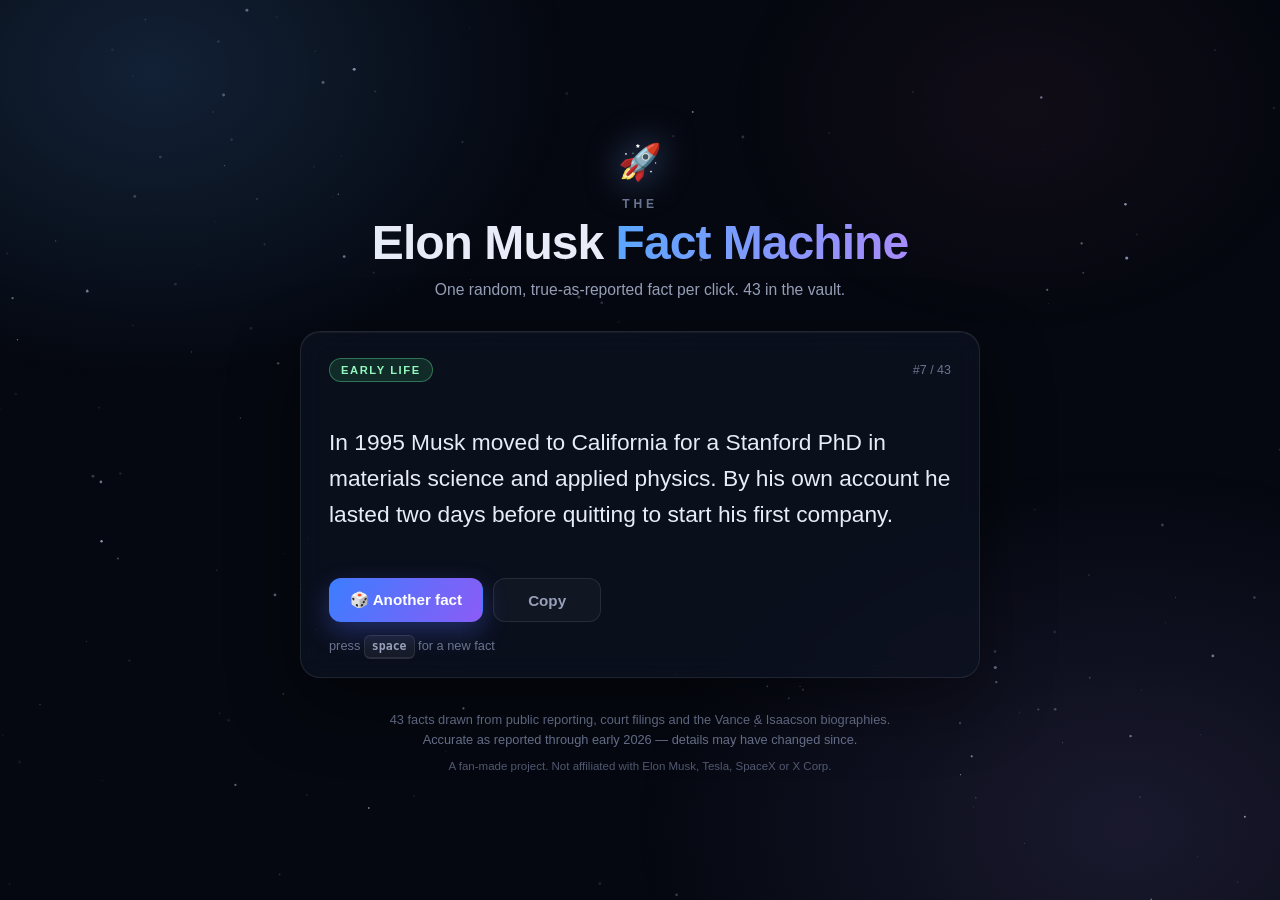
==== index.html @ f4154e93 "Add random Elon Musk fact website Single self-contained index.html serving one random fact per click" ====
<!DOCTYPE html>
<html lang="en">
<head>
<meta charset="UTF-8">
<meta name="viewport" content="width=device-width, initial-scale=1">
<title>Elon Musk Fact Machine</title>
<meta name="description" content="One random, true-as-reported Elon Musk fact per click. 43 facts in the vault.">
<meta name="theme-color" content="#050810">
<link rel="icon" href="data:image/svg+xml,%3Csvg%20xmlns='http://www.w3.org/2000/svg'%20viewBox='0%200%20100%20100'%3E%3Ctext%20y='.9em'%20font-size='90'%3E%F0%9F%9A%80%3C/text%3E%3C/svg%3E">
<style>
  :root {
    --bg: #050810;
    --ink: #e8ecf8;
    --muted: #97a0b8;
    --faint: #6b7490;
    --line: rgba(255, 255, 255, 0.09);
    --card: rgba(13, 18, 34, 0.72);
    --accent-1: #5aa7ff;
    --accent-2: #a78bfa;
  }

  * { margin: 0; padding: 0; box-sizing: border-box; }

  html { color-scheme: dark; }

  body {
    font-family: ui-sans-serif, -apple-system, "Segoe UI", Roboto, Helvetica, Arial, sans-serif;
    background: var(--bg);
    color: var(--ink);
    min-height: 100svh;
    -webkit-font-smoothing: antialiased;
  }

  /* soft nebula glows behind everything */
  body::before {
    content: "";
    position: fixed;
    inset: 0;
    z-index: -2;
    background:
      radial-gradient(640px 480px at 12% 8%, rgba(90, 167, 255, 0.16), transparent 65%),
      radial-gradient(760px 560px at 88% 92%, rgba(167, 139, 250, 0.13), transparent 65%),
      radial-gradient(500px 380px at 80% 12%, rgba(255, 120, 170, 0.05), transparent 60%);
    pointer-events: none;
  }

  #stars {
    position: fixed;
    inset: 0;
    z-index: -1;
    pointer-events: none;
  }

  .page {
    max-width: 720px;
    min-height: 100svh;
    margin: 0 auto;
    padding: 48px 20px 32px;
    display: flex;
    flex-direction: column;
    justify-content: center;
    gap: 32px;
  }

  /* ---------- header ---------- */
  .site-head { text-align: center; }

  .logo {
    font-size: 2.2rem;
    filter: drop-shadow(0 0 18px rgba(122, 162, 255, 0.55));
  }

  .kicker {
    margin-top: 14px;
    font-size: 0.75rem;
    font-weight: 600;
    letter-spacing: 0.32em;
    text-transform: uppercase;
    color: var(--faint);
  }

  h1 {
    margin-top: 6px;
    font-size: clamp(1.9rem, 5.5vw, 3rem);
    font-weight: 800;
    letter-spacing: -0.02em;
    line-height: 1.1;
  }

  .grad {
    background: linear-gradient(100deg, var(--accent-1), var(--accent-2));
    -webkit-background-clip: text;
    background-clip: text;
    color: transparent;
  }

  .sub {
    margin-top: 12px;
    color: var(--muted);
    font-size: 0.98rem;
  }

  /* ---------- card ---------- */
  .card {
    background: var(--card);
    border: 1px solid var(--line);
    border-radius: 20px;
    padding: 26px 28px 24px;
    backdrop-filter: blur(14px);
    -webkit-backdrop-filter: blur(14px);
    box-shadow:
      0 24px 70px rgba(0, 0, 0, 0.45),
      inset 0 1px 0 rgba(255, 255, 255, 0.05);
  }

  .card-top {
    display: flex;
    align-items: center;
    justify-content: space-between;
    gap: 12px;
  }

  .chip {
    --h: 215;
    font-size: 0.7rem;
    font-weight: 700;
    letter-spacing: 0.14em;
    text-transform: uppercase;
    padding: 5px 11px;
    border-radius: 999px;
    color: hsl(var(--h) 90% 78%);
    background: hsl(var(--h) 80% 60% / 0.13);
    border: 1px solid hsl(var(--h) 75% 65% / 0.38);
    white-space: nowrap;
  }

  .count {
    font-size: 0.78rem;
    font-variant-numeric: tabular-nums;
    color: var(--faint);
  }

  .fact-wrap {
    margin: 20px 0 22px;
    min-height: 9.6em;
    display: flex;
    align-items: center;
  }

  .fact-wrap.enter { animation: rise 340ms cubic-bezier(0.2, 0.7, 0.3, 1); }

  @keyframes rise {
    from { opacity: 0; transform: translateY(10px); }
    to   { opacity: 1; transform: none; }
  }

  .fact {
    font-size: clamp(1.12rem, 2.6vw, 1.42rem);
    line-height: 1.58;
    font-weight: 450;
    text-wrap: pretty;
  }

  .actions {
    display: flex;
    flex-wrap: wrap;
    gap: 10px;
  }

  .btn {
    font: inherit;
    font-weight: 650;
    font-size: 0.95rem;
    padding: 12px 20px;
    border-radius: 12px;
    border: 1px solid transparent;
    cursor: pointer;
    transition: transform 120ms ease, box-shadow 120ms ease, background 120ms ease,
                border-color 120ms ease, color 120ms ease;
  }

  .btn:focus-visible,
  a:focus-visible {
    outline: 2px solid var(--accent-1);
    outline-offset: 2px;
  }

  .btn.primary {
    color: #fff;
    background: linear-gradient(120deg, #3d7dff, #8b5cf6);
    box-shadow: 0 10px 26px rgba(80, 110, 255, 0.32);
  }

  .btn.primary:hover { transform: translateY(-1px); box-shadow: 0 14px 30px rgba(80, 110, 255, 0.42); }
  .btn.primary:active { transform: translateY(0); box-shadow: 0 6px 16px rgba(80, 110, 255, 0.3); }

  .btn.ghost {
    color: var(--muted);
    background: rgba(255, 255, 255, 0.03);
    border-color: var(--line);
    min-width: 108px;
  }

  .btn.ghost:hover { color: var(--ink); border-color: rgba(255, 255, 255, 0.22); }

  .hint {
    margin-top: 16px;
    font-size: 0.8rem;
    color: var(--faint);
  }

  kbd {
    font: 600 0.72rem/1 ui-monospace, SFMono-Regular, Menlo, Consolas, monospace;
    padding: 3px 7px 4px;
    border-radius: 6px;
    border: 1px solid var(--line);
    border-bottom-width: 2px;
    background: rgba(255, 255, 255, 0.05);
    color: var(--muted);
  }

  /* ---------- footer ---------- */
  footer {
    text-align: center;
    color: var(--faint);
    font-size: 0.8rem;
    line-height: 1.6;
  }

  footer .tiny { margin-top: 6px; font-size: 0.72rem; opacity: 0.75; }

  @media (max-width: 520px) {
    .page { padding-top: 36px; gap: 26px; }
    .card { padding: 20px 18px 18px; }
    .fact-wrap { min-height: 12.5em; }
    .hint { display: none; }
  }

  @media (prefers-reduced-motion: reduce) {
    * { animation: none !important; transition: none !important; }
  }
</style>
</head>
<body>
<canvas id="stars" aria-hidden="true"></canvas>

<div class="page">
  <header class="site-head">
    <div class="logo" aria-hidden="true">🚀</div>
    <p class="kicker">The</p>
    <h1>Elon Musk <span class="grad">Fact&nbsp;Machine</span></h1>
    <p class="sub">One random, true-as-reported fact per click. 43 in the vault.</p>
  </header>

  <main>
    <section class="card" aria-label="Random Elon Musk fact">
      <div class="card-top">
        <span class="chip" id="chip">…</span>
        <span class="count" id="count"></span>
      </div>

      <blockquote class="fact-wrap" id="factWrap">
        <p class="fact" id="fact" aria-live="polite">Loading a fact…</p>
      </blockquote>

      <div class="actions">
        <button class="btn primary" id="next" type="button">
          <span aria-hidden="true">🎲</span> Another fact
        </button>
        <button class="btn ghost" id="copy" type="button">Copy</button>
      </div>

      <p class="hint">press <kbd>space</kbd> for a new fact</p>
    </section>
  </main>

  <footer>
    <p>43 facts drawn from public reporting, court filings and the Vance &amp; Isaacson biographies.<br>
       Accurate as reported through early 2026 — details may have changed since.</p>
    <p class="tiny">A fan-made project. Not affiliated with Elon Musk, Tesla, SpaceX or X&nbsp;Corp.</p>
  </footer>
</div>

<script>
(function () {
  "use strict";

  /* ------------------------------------------------------------------ *
   *  The facts                                                          *
   * ------------------------------------------------------------------ */
  var FACTS = [
    // Early life
    { c: "Early Life", t: "Elon Musk was born on June 28, 1971, in Pretoria, South Africa. He went on to hold citizenship in three countries: South Africa, Canada and, from 2002, the United States." },
    { c: "Early Life", t: "At age 12, Musk wrote a space-themed video game called Blastar and sold its source code to a computer magazine for about $500." },
    { c: "Early Life", t: "As a boy he was such a compulsive reader that, according to biographer Ashlee Vance, he got through the entire Encyclopaedia Britannica — and at times two books a day." },
    { c: "Early Life", t: "Musk was bullied severely at school in South Africa. One attack — a group of boys threw him down a concrete staircase and beat him — left him hospitalized." },
    { c: "Early Life", t: "At 17 he moved to Canada alone, working odd jobs that included shoveling grain, cutting logs and cleaning a lumber mill's boiler room in a hazmat suit for $18 an hour." },
    { c: "Early Life", t: "He started college at Queen's University in Ontario, then transferred to the University of Pennsylvania, where he earned two bachelor's degrees: one in physics, one in economics." },
    { c: "Early Life", t: "In 1995 Musk moved to California for a Stanford PhD in materials science and applied physics. By his own account he lasted two days before quitting to start his first company." },
    { c: "Early Life", t: "In 2000 he caught cerebral malaria on a trip to South Africa and nearly died. His conclusion, he later joked: “Vacations will kill you.”" },

    // Zip2 & PayPal era
    { c: "Zip2 & PayPal", t: "His first startup, Zip2 — an online city-guide company founded with his brother Kimbal in 1995 — sold to Compaq in 1999 for about $307 million. Musk, then 27, cleared $22 million." },
    { c: "Zip2 & PayPal", t: "Musk spent part of his Zip2 windfall on a McLaren F1 supercar — then crashed it, uninsured, on Sand Hill Road with Peter Thiel in the passenger seat, right after saying “Watch this.”" },
    { c: "Zip2 & PayPal", t: "In 1999 Musk founded X.com, one of the world's first online banks. It merged with a rival, became PayPal, and was bought by eBay in 2002 for $1.5 billion." },
    { c: "Zip2 & PayPal", t: "Musk was ousted as PayPal's CEO in 2000 while away on his honeymoon. He remained the company's largest shareholder and netted roughly $180 million when eBay bought it." },

    // SpaceX
    { c: "SpaceX", t: "Before founding SpaceX in 2002, Musk flew to Moscow to try to buy refurbished Russian rockets for a Mars greenhouse project. Deeming the price too high, he decided to build his own — and put in about $100 million of his own money." },
    { c: "SpaceX", t: "SpaceX's first three launches all failed. The fourth, in September 2008 — with the company weeks from bankruptcy — made Falcon 1 the first privately developed liquid-fueled rocket ever to reach orbit." },
    { c: "SpaceX", t: "During the 2008 financial crisis Musk split his last remaining cash between Tesla and SpaceX, and said he had to borrow money from friends just to pay rent." },
    { c: "SpaceX", t: "In 2012, SpaceX's Dragon became the first commercial spacecraft in history to deliver cargo to the International Space Station." },
    { c: "SpaceX", t: "In December 2015, SpaceX landed an orbital-class Falcon 9 booster upright for the first time ever — and in 2017 it re-flew a used booster, proving orbital rockets could be reused." },
    { c: "SpaceX", t: "The first flight of Falcon Heavy in 2018 launched Musk's own midnight-cherry Tesla Roadster into orbit around the Sun, with a spacesuited mannequin named Starman at the wheel." },
    { c: "SpaceX", t: "The Roadster now orbiting the Sun carries a towel and a copy of The Hitchhiker's Guide to the Galaxy in the glovebox — and a sign on the dash that reads “DON'T PANIC!”" },
    { c: "SpaceX", t: "In 2020, SpaceX's Crew Dragon became the first privately built spacecraft ever to carry astronauts into orbit and to the International Space Station." },
    { c: "SpaceX", t: "SpaceX's Starlink is the largest satellite constellation ever put in orbit — thousands of satellites beaming broadband back down to Earth." },
    { c: "SpaceX", t: "SpaceX's Starship is the largest and most powerful rocket ever flown, with roughly twice the liftoff thrust of the Saturn V that carried astronauts to the Moon." },
    { c: "SpaceX", t: "Musk has said he'd like to die on Mars — “just not on impact.”" },
    { c: "SpaceX", t: "He has seriously floated warming Mars by detonating nuclear weapons over its icy poles. SpaceX even sold “NUKE MARS” T-shirts." },

    // Tesla
    { c: "Tesla", t: "Musk didn't start Tesla: he led its $6.5 million Series A in 2004 and became chairman, then CEO in 2008. A 2009 legal settlement gave him the right to call himself a co-founder." },
    { c: "Tesla", t: "Tesla's lineup spells a joke. Musk wanted Models S, E, X and Y — “SEXY” — but Ford owned the “Model E” trademark, so he flipped the E into a 3: S3XY." },
    { c: "Tesla", t: "Musk takes no salary at Tesla. His 2018 package paid him only for hitting market-cap and performance milestones — and became the largest CEO compensation plan in corporate history." },
    { c: "Tesla", t: "During the Model 3 “production hell” of 2018, Musk slept on the floor of the Fremont factory, saying he had no time to go home and shower." },
    { c: "Tesla", t: "In October 2021, Tesla became the first carmaker in history to be valued at more than $1 trillion." },
    { c: "Tesla", t: "Tesla bought SolarCity for $2.6 billion in 2016. The company was founded by Musk's cousins Peter and Lyndon Rive — from an idea Musk pitched to them on the way to Burning Man." },
    { c: "Tesla", t: "In 2018 Musk tweeted he had “funding secured” to take Tesla private at $420 a share. The SEC sued him for securities fraud; he settled, paying $20 million and giving up Tesla's chairmanship." },

    // Other ventures
    { c: "Ventures", t: "Musk co-founded Neuralink in 2016 to build brain–computer interfaces. In January 2024 it implanted its first chip in a human, who learned to move a computer cursor by thought alone." },
    { c: "Ventures", t: "The Boring Company started as a 2016 tweet: “Traffic is driving me nuts. Am going to build a tunnel boring machine and just start digging…” It now runs the Vegas Loop under Las Vegas." },
    { c: "Ventures", t: "In 2018, The Boring Company sold 20,000 “Not-a-Flamethrower” flamethrowers at $500 apiece — $10 million of fire in a matter of days." },
    { c: "Ventures", t: "Musk co-founded OpenAI as a nonprofit in 2015 and left its board in 2018. In 2023 he launched a rival lab, xAI, whose chatbot Grok takes its name from a Robert Heinlein sci-fi novel." },
    { c: "Ventures", t: "In 2013 Musk published the Hyperloop white paper — passenger pods shooting through near-vacuum tubes at close to the speed of sound — and open-sourced the design for anyone to build." },
    { c: "Ventures", t: "In October 2022 Musk bought Twitter for about $44 billion — $54.20 a share — and later renamed it X, reviving the brand of the online bank he founded in 1999." },

    // Pop culture
    { c: "Pop Culture", t: "Robert Downey Jr. partly modeled his Tony Stark on Musk, who has a cameo in Iron Man 2 — parts of which were filmed inside SpaceX's rocket factory." },
    { c: "Pop Culture", t: "Musk has played himself in The Simpsons, South Park, The Big Bang Theory and Rick and Morty (as “Elon Tusk”), and hosted Saturday Night Live in 2021." },
    { c: "Pop Culture", t: "Time magazine named Musk its Person of the Year for 2021." },

    // Records & family
    { c: "Records", t: "In January 2021 Musk became the world's richest person for the first time. In December 2024 he became the first person ever reported to pass a $400 billion net worth." },
    { c: "Records", t: "In 2025 Musk spent several months in Washington as a special government employee, heading the “Department of Government Efficiency” — DOGE, an acronym borrowed from his favorite meme coin — before stepping down that May." },
    { c: "Family", t: "Musk has fathered more than a dozen children, including twins and triplets. One son, born in 2020 with the musician Grimes, is named X Æ A-Xii — “X” for short." }
  ];

  var HUES = {
    "Early Life": 145,
    "Zip2 & PayPal": 40,
    "SpaceX": 215,
    "Tesla": 0,
    "Ventures": 265,
    "Pop Culture": 320,
    "Records": 185,
    "Family": 25
  };

  /* ------------------------------------------------------------------ *
   *  Random fact plumbing (shuffle bag: no repeats until all are seen)  *
   * ------------------------------------------------------------------ */
  var factEl = document.getElementById("fact");
  var wrapEl = document.getElementById("factWrap");
  var chipEl = document.getElementById("chip");
  var countEl = document.getElementById("count");
  var nextBtn = document.getElementById("next");
  var copyBtn = document.getElementById("copy");

  var bag = [];
  var current = -1;

  function refillBag() {
    bag = FACTS.map(function (_, i) { return i; });
    for (var i = bag.length - 1; i > 0; i--) {
      var j = Math.floor(Math.random() * (i + 1));
      var tmp = bag[i]; bag[i] = bag[j]; bag[j] = tmp;
    }
    // avoid showing the same fact twice in a row across refills
    if (bag.length > 1 && bag[bag.length - 1] === current) {
      var t2 = bag[0]; bag[0] = bag[bag.length - 1]; bag[bag.length - 1] = t2;
    }
  }

  function showFact(i) {
    var f = FACTS[i];
    current = i;
    chipEl.textContent = f.c;
    chipEl.style.setProperty("--h", HUES[f.c] || 215);
    countEl.textContent = "#" + (i + 1) + " / " + FACTS.length;
    factEl.textContent = f.t;
    wrapEl.classList.remove("enter");
    void wrapEl.offsetWidth; // restart the entrance animation
    wrapEl.classList.add("enter");
  }

  function newFact() {
    if (bag.length === 0) refillBag();
    showFact(bag.pop());
  }

  nextBtn.addEventListener("click", newFact);

  copyBtn.addEventListener("click", function () {
    var text = current >= 0 ? FACTS[current].t : "";
    function done(ok) {
      copyBtn.textContent = ok ? "Copied ✓" : "Copy failed";
      clearTimeout(copyBtn._t);
      copyBtn._t = setTimeout(function () { copyBtn.textContent = "Copy"; }, 1400);
    }
    if (navigator.clipboard && navigator.clipboard.writeText) {
      navigator.clipboard.writeText(text).then(function () { done(true); }, function () { done(fallbackCopy(text)); });
    } else {
      done(fallbackCopy(text));
    }
  });

  function fallbackCopy(text) {
    var ta = document.createElement("textarea");
    ta.value = text;
    ta.style.position = "fixed";
    ta.style.opacity = "0";
    document.body.appendChild(ta);
    ta.select();
    var ok = false;
    try { ok = document.execCommand("copy"); } catch (e) { /* unsupported */ }
    ta.remove();
    return ok;
  }

  document.addEventListener("keydown", function (e) {
    if (e.repeat) return;
    var isSpace = e.code === "Space";
    var isN = e.key === "n" || e.key === "N";
    if (!isSpace && !isN) return;
    var tag = document.activeElement && document.activeElement.tagName;
    if (isSpace && tag === "BUTTON") return; // let the focused button handle it
    e.preventDefault();
    newFact();
  });

  newFact();

  /* ------------------------------------------------------------------ *
   *  Starfield                                                          *
   * ------------------------------------------------------------------ */
  var canvas = document.getElementById("stars");
  var ctx = canvas.getContext("2d");
  var reduceMotion = window.matchMedia("(prefers-reduced-motion: reduce)").matches;
  var stars = [], meteors = [], W = 0, H = 0, raf = 0;

  function resize() {
    var dpr = Math.min(window.devicePixelRatio || 1, 2);
    W = window.innerWidth;
    H = window.innerHeight;
    canvas.width = W * dpr;
    canvas.height = H * dpr;
    ctx.setTransform(dpr, 0, 0, dpr, 0, 0);
    var n = Math.min(240, Math.round(W * H / 6500));
    stars = [];
    for (var i = 0; i < n; i++) {
      stars.push({
        x: Math.random() * W,
        y: Math.random() * H,
        r: Math.random() * 1.25 + 0.3,
        a: Math.random() * 0.5 + 0.22,
        tw: Math.random() * Math.PI * 2,
        sp: Math.random() * 1.1 + 0.35
      });
    }
    if (reduceMotion) draw(0);
  }

  function draw(t) {
    ctx.clearRect(0, 0, W, H);
    ctx.fillStyle = "#cdd8ff";
    for (var i = 0; i < stars.length; i++) {
      var s = stars[i];
      var a = reduceMotion ? s.a : s.a * (0.6 + 0.4 * Math.sin(s.tw + t * 0.001 * s.sp));
      ctx.globalAlpha = Math.max(a, 0.05);
      ctx.beginPath();
      ctx.arc(s.x, s.y, s.r, 0, 6.2832);
      ctx.fill();
    }
    for (var m = meteors.length - 1; m >= 0; m--) {
      var mt = meteors[m];
      mt.x += mt.vx; mt.y += mt.vy; mt.life--;
      if (mt.life <= 0 || mt.y > H + 40) { meteors.splice(m, 1); continue; }
      var g = ctx.createLinearGradient(mt.x, mt.y, mt.x - mt.vx * 11, mt.y - mt.vy * 11);
      g.addColorStop(0, "rgba(210,224,255,0.9)");
      g.addColorStop(1, "rgba(210,224,255,0)");
      ctx.globalAlpha = Math.min(1, mt.life / 24);
      ctx.strokeStyle = g;
      ctx.lineWidth = 1.6;
      ctx.lineCap = "round";
      ctx.beginPath();
      ctx.moveTo(mt.x, mt.y);
      ctx.lineTo(mt.x - mt.vx * 11, mt.y - mt.vy * 11);
      ctx.stroke();
    }
    ctx.globalAlpha = 1;
  }

  function loop(t) {
    draw(t);
    raf = requestAnimationFrame(loop);
  }

  resize();
  window.addEventListener("resize", resize);

  if (!reduceMotion) {
    raf = requestAnimationFrame(loop);
    setInterval(function () {
      if (document.hidden || meteors.length > 1 || Math.random() < 0.55) return;
      meteors.push({
        x: W * 0.1 + Math.random() * W * 0.8,
        y: Math.random() * H * 0.3,
        vx: (Math.random() < 0.5 ? -1 : 1) * (4 + Math.random() * 3),
        vy: 2 + Math.random() * 2,
        life: 55
      });
    }, 4000);
    document.addEventListener("visibilitychange", function () {
      cancelAnimationFrame(raf);
      if (!document.hidden) raf = requestAnimationFrame(loop);
    });
  }
})();
</script>
</body>
</html>
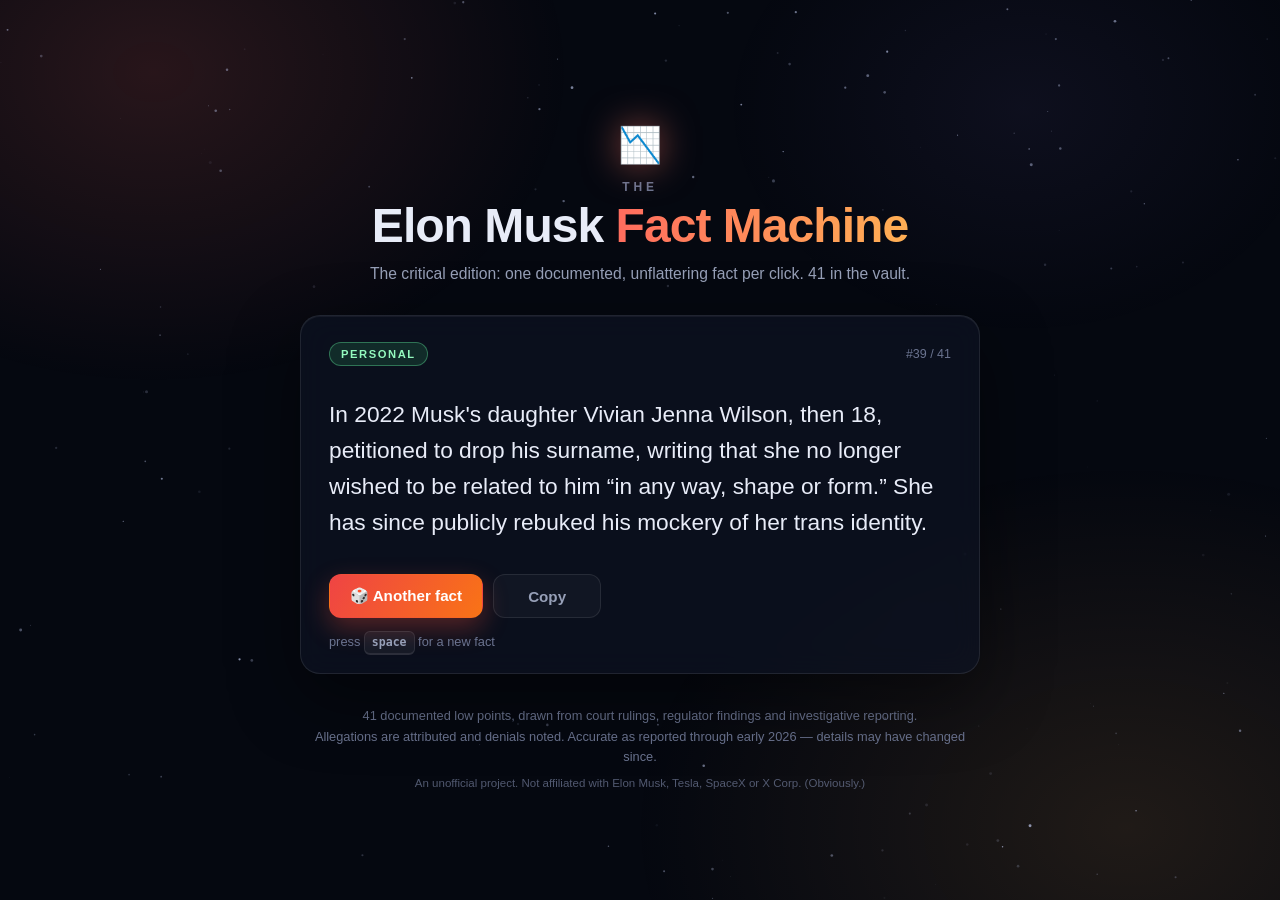
==== commit 8e8bc8aa: "Replace fact pool with critical edition Swap the 43 general facts for 41 negative/critical ones cove" ====
--- a/index.html
+++ b/index.html
@@ -3,10 +3,10 @@
 <head>
 <meta charset="UTF-8">
 <meta name="viewport" content="width=device-width, initial-scale=1">
-<title>Elon Musk Fact Machine</title>
-<meta name="description" content="One random, true-as-reported Elon Musk fact per click. 43 facts in the vault.">
+<title>Elon Musk Fact Machine — Critical Edition</title>
+<meta name="description" content="One random, documented, unflattering Elon Musk fact per click. 41 in the vault.">
 <meta name="theme-color" content="#050810">
-<link rel="icon" href="data:image/svg+xml,%3Csvg%20xmlns='http://www.w3.org/2000/svg'%20viewBox='0%200%20100%20100'%3E%3Ctext%20y='.9em'%20font-size='90'%3E%F0%9F%9A%80%3C/text%3E%3C/svg%3E">
+<link rel="icon" href="data:image/svg+xml,%3Csvg%20xmlns='http://www.w3.org/2000/svg'%20viewBox='0%200%20100%20100'%3E%3Ctext%20y='.9em'%20font-size='90'%3E%F0%9F%93%89%3C/text%3E%3C/svg%3E">
 <style>
   :root {
     --bg: #050810;
@@ -15,8 +15,8 @@
     --faint: #6b7490;
     --line: rgba(255, 255, 255, 0.09);
     --card: rgba(13, 18, 34, 0.72);
-    --accent-1: #5aa7ff;
-    --accent-2: #a78bfa;
+    --accent-1: #ff6b5e;
+    --accent-2: #ffb054;
   }
 
   * { margin: 0; padding: 0; box-sizing: border-box; }
@@ -38,9 +38,9 @@
     inset: 0;
     z-index: -2;
     background:
-      radial-gradient(640px 480px at 12% 8%, rgba(90, 167, 255, 0.16), transparent 65%),
-      radial-gradient(760px 560px at 88% 92%, rgba(167, 139, 250, 0.13), transparent 65%),
-      radial-gradient(500px 380px at 80% 12%, rgba(255, 120, 170, 0.05), transparent 60%);
+      radial-gradient(640px 480px at 12% 8%, rgba(255, 107, 94, 0.14), transparent 65%),
+      radial-gradient(760px 560px at 88% 92%, rgba(255, 176, 84, 0.11), transparent 65%),
+      radial-gradient(500px 380px at 80% 12%, rgba(167, 139, 250, 0.06), transparent 60%);
     pointer-events: none;
   }
 
@@ -67,7 +67,7 @@
 
   .logo {
     font-size: 2.2rem;
-    filter: drop-shadow(0 0 18px rgba(122, 162, 255, 0.55));
+    filter: drop-shadow(0 0 18px rgba(255, 120, 100, 0.5));
   }
 
   .kicker {
@@ -115,13 +115,14 @@
 
   .card-top {
     display: flex;
+    flex-wrap: wrap;
     align-items: center;
     justify-content: space-between;
     gap: 12px;
   }
 
   .chip {
-    --h: 215;
+    --h: 0;
     font-size: 0.7rem;
     font-weight: 700;
     letter-spacing: 0.14em;
@@ -142,7 +143,7 @@
 
   .fact-wrap {
     margin: 20px 0 22px;
-    min-height: 9.6em;
+    min-height: 10.4em;
     display: flex;
     align-items: center;
   }
@@ -187,12 +188,12 @@
 
   .btn.primary {
     color: #fff;
-    background: linear-gradient(120deg, #3d7dff, #8b5cf6);
-    box-shadow: 0 10px 26px rgba(80, 110, 255, 0.32);
-  }
-
-  .btn.primary:hover { transform: translateY(-1px); box-shadow: 0 14px 30px rgba(80, 110, 255, 0.42); }
-  .btn.primary:active { transform: translateY(0); box-shadow: 0 6px 16px rgba(80, 110, 255, 0.3); }
+    background: linear-gradient(120deg, #ef4444, #f97316);
+    box-shadow: 0 10px 26px rgba(239, 80, 60, 0.32);
+  }
+
+  .btn.primary:hover { transform: translateY(-1px); box-shadow: 0 14px 30px rgba(239, 80, 60, 0.42); }
+  .btn.primary:active { transform: translateY(0); box-shadow: 0 6px 16px rgba(239, 80, 60, 0.3); }
 
   .btn.ghost {
     color: var(--muted);
@@ -232,7 +233,7 @@
   @media (max-width: 520px) {
     .page { padding-top: 36px; gap: 26px; }
     .card { padding: 20px 18px 18px; }
-    .fact-wrap { min-height: 12.5em; }
+    .fact-wrap { min-height: 14em; }
     .hint { display: none; }
   }
 
@@ -246,10 +247,10 @@
 
 <div class="page">
   <header class="site-head">
-    <div class="logo" aria-hidden="true">🚀</div>
+    <div class="logo" aria-hidden="true">📉</div>
     <p class="kicker">The</p>
     <h1>Elon Musk <span class="grad">Fact&nbsp;Machine</span></h1>
-    <p class="sub">One random, true-as-reported fact per click. 43 in the vault.</p>
+    <p class="sub">The critical edition: one documented, unflattering fact per click. 41 in the vault.</p>
   </header>
 
   <main>
@@ -275,9 +276,9 @@
   </main>
 
   <footer>
-    <p>43 facts drawn from public reporting, court filings and the Vance &amp; Isaacson biographies.<br>
-       Accurate as reported through early 2026 — details may have changed since.</p>
-    <p class="tiny">A fan-made project. Not affiliated with Elon Musk, Tesla, SpaceX or X&nbsp;Corp.</p>
+    <p>41 documented low points, drawn from court rulings, regulator findings and investigative reporting.<br>
+       Allegations are attributed and denials noted. Accurate as reported through early 2026 — details may have changed since.</p>
+    <p class="tiny">An unofficial project. Not affiliated with Elon Musk, Tesla, SpaceX or X&nbsp;Corp. (Obviously.)</p>
   </footer>
 </div>
 
@@ -286,76 +287,76 @@
   "use strict";
 
   /* ------------------------------------------------------------------ *
-   *  The facts                                                          *
+   *  The facts — critical edition                                       *
    * ------------------------------------------------------------------ */
   var FACTS = [
-    // Early life
-    { c: "Early Life", t: "Elon Musk was born on June 28, 1971, in Pretoria, South Africa. He went on to hold citizenship in three countries: South Africa, Canada and, from 2002, the United States." },
-    { c: "Early Life", t: "At age 12, Musk wrote a space-themed video game called Blastar and sold its source code to a computer magazine for about $500." },
-    { c: "Early Life", t: "As a boy he was such a compulsive reader that, according to biographer Ashlee Vance, he got through the entire Encyclopaedia Britannica — and at times two books a day." },
-    { c: "Early Life", t: "Musk was bullied severely at school in South Africa. One attack — a group of boys threw him down a concrete staircase and beat him — left him hospitalized." },
-    { c: "Early Life", t: "At 17 he moved to Canada alone, working odd jobs that included shoveling grain, cutting logs and cleaning a lumber mill's boiler room in a hazmat suit for $18 an hour." },
-    { c: "Early Life", t: "He started college at Queen's University in Ontario, then transferred to the University of Pennsylvania, where he earned two bachelor's degrees: one in physics, one in economics." },
-    { c: "Early Life", t: "In 1995 Musk moved to California for a Stanford PhD in materials science and applied physics. By his own account he lasted two days before quitting to start his first company." },
-    { c: "Early Life", t: "In 2000 he caught cerebral malaria on a trip to South Africa and nearly died. His conclusion, he later joked: “Vacations will kill you.”" },
-
-    // Zip2 & PayPal era
-    { c: "Zip2 & PayPal", t: "His first startup, Zip2 — an online city-guide company founded with his brother Kimbal in 1995 — sold to Compaq in 1999 for about $307 million. Musk, then 27, cleared $22 million." },
-    { c: "Zip2 & PayPal", t: "Musk spent part of his Zip2 windfall on a McLaren F1 supercar — then crashed it, uninsured, on Sand Hill Road with Peter Thiel in the passenger seat, right after saying “Watch this.”" },
-    { c: "Zip2 & PayPal", t: "In 1999 Musk founded X.com, one of the world's first online banks. It merged with a rival, became PayPal, and was bought by eBay in 2002 for $1.5 billion." },
-    { c: "Zip2 & PayPal", t: "Musk was ousted as PayPal's CEO in 2000 while away on his honeymoon. He remained the company's largest shareholder and netted roughly $180 million when eBay bought it." },
-
-    // SpaceX
-    { c: "SpaceX", t: "Before founding SpaceX in 2002, Musk flew to Moscow to try to buy refurbished Russian rockets for a Mars greenhouse project. Deeming the price too high, he decided to build his own — and put in about $100 million of his own money." },
-    { c: "SpaceX", t: "SpaceX's first three launches all failed. The fourth, in September 2008 — with the company weeks from bankruptcy — made Falcon 1 the first privately developed liquid-fueled rocket ever to reach orbit." },
-    { c: "SpaceX", t: "During the 2008 financial crisis Musk split his last remaining cash between Tesla and SpaceX, and said he had to borrow money from friends just to pay rent." },
-    { c: "SpaceX", t: "In 2012, SpaceX's Dragon became the first commercial spacecraft in history to deliver cargo to the International Space Station." },
-    { c: "SpaceX", t: "In December 2015, SpaceX landed an orbital-class Falcon 9 booster upright for the first time ever — and in 2017 it re-flew a used booster, proving orbital rockets could be reused." },
-    { c: "SpaceX", t: "The first flight of Falcon Heavy in 2018 launched Musk's own midnight-cherry Tesla Roadster into orbit around the Sun, with a spacesuited mannequin named Starman at the wheel." },
-    { c: "SpaceX", t: "The Roadster now orbiting the Sun carries a towel and a copy of The Hitchhiker's Guide to the Galaxy in the glovebox — and a sign on the dash that reads “DON'T PANIC!”" },
-    { c: "SpaceX", t: "In 2020, SpaceX's Crew Dragon became the first privately built spacecraft ever to carry astronauts into orbit and to the International Space Station." },
-    { c: "SpaceX", t: "SpaceX's Starlink is the largest satellite constellation ever put in orbit — thousands of satellites beaming broadband back down to Earth." },
-    { c: "SpaceX", t: "SpaceX's Starship is the largest and most powerful rocket ever flown, with roughly twice the liftoff thrust of the Saturn V that carried astronauts to the Moon." },
-    { c: "SpaceX", t: "Musk has said he'd like to die on Mars — “just not on impact.”" },
-    { c: "SpaceX", t: "He has seriously floated warming Mars by detonating nuclear weapons over its icy poles. SpaceX even sold “NUKE MARS” T-shirts." },
-
-    // Tesla
-    { c: "Tesla", t: "Musk didn't start Tesla: he led its $6.5 million Series A in 2004 and became chairman, then CEO in 2008. A 2009 legal settlement gave him the right to call himself a co-founder." },
-    { c: "Tesla", t: "Tesla's lineup spells a joke. Musk wanted Models S, E, X and Y — “SEXY” — but Ford owned the “Model E” trademark, so he flipped the E into a 3: S3XY." },
-    { c: "Tesla", t: "Musk takes no salary at Tesla. His 2018 package paid him only for hitting market-cap and performance milestones — and became the largest CEO compensation plan in corporate history." },
-    { c: "Tesla", t: "During the Model 3 “production hell” of 2018, Musk slept on the floor of the Fremont factory, saying he had no time to go home and shower." },
-    { c: "Tesla", t: "In October 2021, Tesla became the first carmaker in history to be valued at more than $1 trillion." },
-    { c: "Tesla", t: "Tesla bought SolarCity for $2.6 billion in 2016. The company was founded by Musk's cousins Peter and Lyndon Rive — from an idea Musk pitched to them on the way to Burning Man." },
-    { c: "Tesla", t: "In 2018 Musk tweeted he had “funding secured” to take Tesla private at $420 a share. The SEC sued him for securities fraud; he settled, paying $20 million and giving up Tesla's chairmanship." },
-
-    // Other ventures
-    { c: "Ventures", t: "Musk co-founded Neuralink in 2016 to build brain–computer interfaces. In January 2024 it implanted its first chip in a human, who learned to move a computer cursor by thought alone." },
-    { c: "Ventures", t: "The Boring Company started as a 2016 tweet: “Traffic is driving me nuts. Am going to build a tunnel boring machine and just start digging…” It now runs the Vegas Loop under Las Vegas." },
-    { c: "Ventures", t: "In 2018, The Boring Company sold 20,000 “Not-a-Flamethrower” flamethrowers at $500 apiece — $10 million of fire in a matter of days." },
-    { c: "Ventures", t: "Musk co-founded OpenAI as a nonprofit in 2015 and left its board in 2018. In 2023 he launched a rival lab, xAI, whose chatbot Grok takes its name from a Robert Heinlein sci-fi novel." },
-    { c: "Ventures", t: "In 2013 Musk published the Hyperloop white paper — passenger pods shooting through near-vacuum tubes at close to the speed of sound — and open-sourced the design for anyone to build." },
-    { c: "Ventures", t: "In October 2022 Musk bought Twitter for about $44 billion — $54.20 a share — and later renamed it X, reviving the brand of the online bank he founded in 1999." },
-
-    // Pop culture
-    { c: "Pop Culture", t: "Robert Downey Jr. partly modeled his Tony Stark on Musk, who has a cameo in Iron Man 2 — parts of which were filmed inside SpaceX's rocket factory." },
-    { c: "Pop Culture", t: "Musk has played himself in The Simpsons, South Park, The Big Bang Theory and Rick and Morty (as “Elon Tusk”), and hosted Saturday Night Live in 2021." },
-    { c: "Pop Culture", t: "Time magazine named Musk its Person of the Year for 2021." },
-
-    // Records & family
-    { c: "Records", t: "In January 2021 Musk became the world's richest person for the first time. In December 2024 he became the first person ever reported to pass a $400 billion net worth." },
-    { c: "Records", t: "In 2025 Musk spent several months in Washington as a special government employee, heading the “Department of Government Efficiency” — DOGE, an acronym borrowed from his favorite meme coin — before stepping down that May." },
-    { c: "Family", t: "Musk has fathered more than a dozen children, including twins and triplets. One son, born in 2020 with the musician Grimes, is named X Æ A-Xii — “X” for short." }
+    // Broken promises (8)
+    { c: "Broken Promises", t: "In 2019 Musk promised a million Tesla robotaxis on the road by 2020. When a small robotaxi pilot finally launched in Austin in 2025 — five years late — each car still carried a human safety monitor." },
+    { c: "Broken Promises", t: "Nearly every year since 2014, Musk has predicted that fully self-driving Teslas were about a year away — including a coast-to-coast hands-free drive he promised for 2017 that never happened." },
+    { c: "Broken Promises", t: "Tesla unveiled the second-generation Roadster in 2017, collected deposits of up to $250,000 and promised production in 2020. More than eight years after the reveal, not one has been delivered." },
+    { c: "Broken Promises", t: "The Cybertruck's “shatterproof” armor glass shattered twice on stage at its 2019 unveiling. Promised at $39,900, the truck arrived two years late — at roughly double the price for the first trims actually sold." },
+    { c: "Broken Promises", t: "In its first year on sale, the Cybertruck was recalled seven times — including for an accelerator pedal that could stick and trim panels that could fly off on the highway." },
+    { c: "Broken Promises", t: "In 2017 Musk tweeted he had “verbal govt approval” for a New York–Washington hyperloop making the trip in 29 minutes. Officials in every affected city said it was news to them. No hyperloop exists anywhere." },
+    { c: "Broken Promises", t: "The Boring Company pitched high-speed tunnel systems for Chicago, Los Angeles and Baltimore — all quietly abandoned. What it actually delivered: a Las Vegas loop where human drivers ferry passengers in Teslas at about 30 mph." },
+    { c: "Broken Promises", t: "Testimony in a shareholder lawsuit revealed that the solar roof tiles Musk unveiled in 2016 were nonfunctional props. Tesla later hiked prices on customers who had already signed roof contracts, prompting a class action." },
+
+    // Courts & regulators (8)
+    { c: "Courts & Regulators", t: "Musk's 2018 “funding secured” tweet about taking Tesla private brought securities-fraud charges from the SEC, which said the funding was not secured. He settled: $20 million from him, $20 million from Tesla, and the loss of his chairmanship." },
+    { c: "Courts & Regulators", t: "In 2024 a Delaware judge voided Musk's record $56 billion Tesla pay package — an “unfathomable sum” — ruling that a board beholden to him had run a deeply flawed approval process." },
+    { c: "Courts & Regulators", t: "When British diver Vernon Unsworth, who helped rescue twelve boys from a Thai cave in 2018, dismissed Musk's mini-submarine as a PR stunt, Musk baselessly branded him “pedo guy” to 22 million followers. A jury later found the insult didn't meet the legal bar for defamation." },
+    { c: "Courts & Regulators", t: "Musk signed a $44 billion deal for Twitter while waiving due diligence, then spent months trying to back out. Sued in Delaware and facing a trial he was widely expected to lose, he closed at the original price." },
+    { c: "Courts & Regulators", t: "U.S. labor officials found Tesla illegally fired a union activist and that Musk's tweet threatening workers' stock options broke labor law. Tesla remains the only major American automaker without a unionized U.S. plant." },
+    { c: "Courts & Regulators", t: "A federal jury found Tesla liable for the racist harassment Black elevator operator Owen Diaz endured at its Fremont plant, awarding $137 million (a retrial cut the sum). The EEOC and California's civil-rights agency have sued Tesla alleging widespread racial abuse there." },
+    { c: "Courts & Regulators", t: "U.S. safety regulators linked Autopilot to hundreds of crashes — at least 13 of them fatal — before Tesla recalled two million cars in 2023. In 2025 a Florida jury found Tesla partly liable in a fatal Autopilot crash and ordered it to pay about $240 million." },
+    { c: "Courts & Regulators", t: "During the 2024 election, Musk's PAC promised $1 million a day to “randomly selected” swing-state voters. In a Philadelphia courtroom, his own lawyers admitted the winners weren't random — they were hand-picked." },
+
+    // Workplace (5)
+    { c: "Workplace", t: "A Reuters investigation documented more than 600 previously unreported injuries at SpaceX — crushed limbs, amputations and one death — with injury rates far above the industry average. Workers blamed Musk's breakneck deadlines." },
+    { c: "Workplace", t: "Reuters revealed a federal probe into animal testing at Neuralink, where employees said rushed, pressure-cooker experiments caused needless suffering — about 1,500 animals killed since 2018. The company denied mistreatment." },
+    { c: "Workplace", t: "Weeks after buying Twitter, Musk emailed the remaining staff an ultimatum: commit to being “extremely hardcore” or take severance. He had already fired an engineer by tweet — “He's fired” — for publicly correcting him." },
+    { c: "Workplace", t: "Business Insider reported that SpaceX paid a flight attendant $250,000 to settle a claim that Musk exposed himself to her on a private jet. Musk denied the allegation and called the story a hit piece." },
+    { c: "Workplace", t: "The Washington Post reported that Musk worked in the U.S. without legal authorization while building Zip2 in the 1990s. His brother Kimbal once put it plainly on stage: “We were illegal immigrants.” Musk insists his status was legal." },
+
+    // Twitter / X (7)
+    { c: "Twitter / X", t: "In November 2022 Musk pledged that his “commitment to free speech” meant he would not ban the account tracking his private jet. Weeks later he banned it — and suspended journalists who reported on the episode." },
+    { c: "Twitter / X", t: "In 2023 Musk replied to a post accusing Jewish communities of pushing hatred: “You have said the actual truth.” As advertisers like Apple and Disney fled X, he told them from a conference stage: “Go f--- yourself.”" },
+    { c: "Twitter / X", t: "Researchers found hate speech surged on X after Musk's takeover. He responded by suing a small nonprofit that published such findings — and a federal judge threw the case out, writing that it sought to punish the group for its speech." },
+    { c: "Twitter / X", t: "Musk's first big product at X — $8 “verification” for anyone — unleashed a wave of impersonation. A fake Eli Lilly account tweeted that insulin was now free, the drugmaker's stock slid, and the program was paused within 48 hours." },
+    { c: "Twitter / X", t: "Days before the 2022 midterms, Musk tweeted a link to a fake-news site's baseless conspiracy theory about the hammer attack on Nancy Pelosi's husband, Paul. He deleted it without correction or apology." },
+    { c: "Twitter / X", t: "Musk paid $44 billion for Twitter. Fidelity later marked the company's value down by nearly 80%, and in 2025 he sold it to his own AI startup, xAI, at a valuation below what he had paid." },
+    { c: "Twitter / X", t: "In July 2025, Grok — the “truth-seeking” chatbot Musk built into X — praised Hitler, posted antisemitic rants and called itself “MechaHitler.” xAI apologized and blamed a code update." },
+
+    // Tesla (3)
+    { c: "Tesla", t: "Musk is routinely called Tesla's founder. He isn't: Martin Eberhard and Marc Tarpenning incorporated it in 2003, and Musk arrived months later as an investor. His right to the title “co-founder” comes from settling a lawsuit Eberhard filed against him." },
+    { c: "Tesla", t: "In March 2020 Musk tweeted that “the coronavirus panic is dumb” and predicted close to zero U.S. cases by the end of April. He called lockdowns “fascist” and reopened his Fremont factory in defiance of county health orders, daring officials to arrest him." },
+    { c: "Tesla", t: "After Musk's turn into right-wing politics, Tesla's European sales fell month after month in 2025 — and owners started buying bumper stickers reading “I bought this before Elon went crazy.”" },
+
+    // SpaceX (3)
+    { c: "SpaceX", t: "Starship's 2023 debut destroyed its own launch pad, flinging concrete chunks hundreds of meters and dusting a town six miles away; environmental groups sued. In 2025, back-to-back Starship failures rained debris over the Caribbean and forced airliners to divert." },
+    { c: "SpaceX", t: "Astronomers warn that Starlink — now more than half of all active satellites — streaks through telescope images and leaks radio interference, threatening ground-based astronomy from the world's darkest sites." },
+    { c: "SpaceX", t: "By his own account, Musk refused Ukraine's 2022 plea to activate Starlink over Crimea for a strike on Russia's fleet — leaving allies uneasy that battlefield communications depended on the judgment of one unelected billionaire." },
+
+    // Politics (4)
+    { c: "Politics", t: "Musk promised his DOGE cost-cutting drive would slash “at least $2 trillion” from the U.S. budget. The target shrank to $1 trillion, then $150 billion — and reporters found its “wall of receipts” padded with errors, including an $8 million contract logged as $8 billion." },
+    { c: "Politics", t: "Musk boasted of feeding USAID “into the wood chipper.” Researchers writing in The Lancet projected that the resulting aid cuts could contribute to millions of preventable deaths by 2030." },
+    { c: "Politics", t: "His 2025 email demanding that every federal employee list five weekly accomplishments — or be deemed to have resigned — caused such chaos that the FBI, the Pentagon and the State Department told their staff to ignore it." },
+    { c: "Politics", t: "During his 2025 falling-out with Donald Trump, Musk posted that Trump “is in the Epstein files.” He deleted the post within days and admitted his broadsides had “gone too far.”" },
+
+    // Personal (3)
+    { c: "Personal", t: "In 2022 Musk's daughter Vivian Jenna Wilson, then 18, petitioned to drop his surname, writing that she no longer wished to be related to him “in any way, shape or form.” She has since publicly rebuked his mockery of her trans identity." },
+    { c: "Personal", t: "Musk has been pushed out by his own colleagues twice: Zip2's investors installed a veteran executive as CEO over him, and PayPal's leadership ousted him as chief executive in a coup staged while he flew off on his honeymoon." },
+    { c: "Personal", t: "Flush with Zip2 money, Musk bought a $1 million McLaren F1 and skipped the insurance. Showing off for Peter Thiel — “Watch this” — he floored it on Sand Hill Road, spun out and wrecked it." }
   ];
 
   var HUES = {
-    "Early Life": 145,
-    "Zip2 & PayPal": 40,
-    "SpaceX": 215,
-    "Tesla": 0,
-    "Ventures": 265,
-    "Pop Culture": 320,
-    "Records": 185,
-    "Family": 25
+    "Broken Promises": 40,
+    "Courts & Regulators": 0,
+    "Workplace": 25,
+    "Twitter / X": 215,
+    "Tesla": 175,
+    "SpaceX": 265,
+    "Politics": 320,
+    "Personal": 145
   };
 
   /* ------------------------------------------------------------------ *
@@ -387,7 +388,7 @@
     var f = FACTS[i];
     current = i;
     chipEl.textContent = f.c;
-    chipEl.style.setProperty("--h", HUES[f.c] || 215);
+    chipEl.style.setProperty("--h", HUES[f.c] || 0);
     countEl.textContent = "#" + (i + 1) + " / " + FACTS.length;
     factEl.textContent = f.t;
     wrapEl.classList.remove("enter");
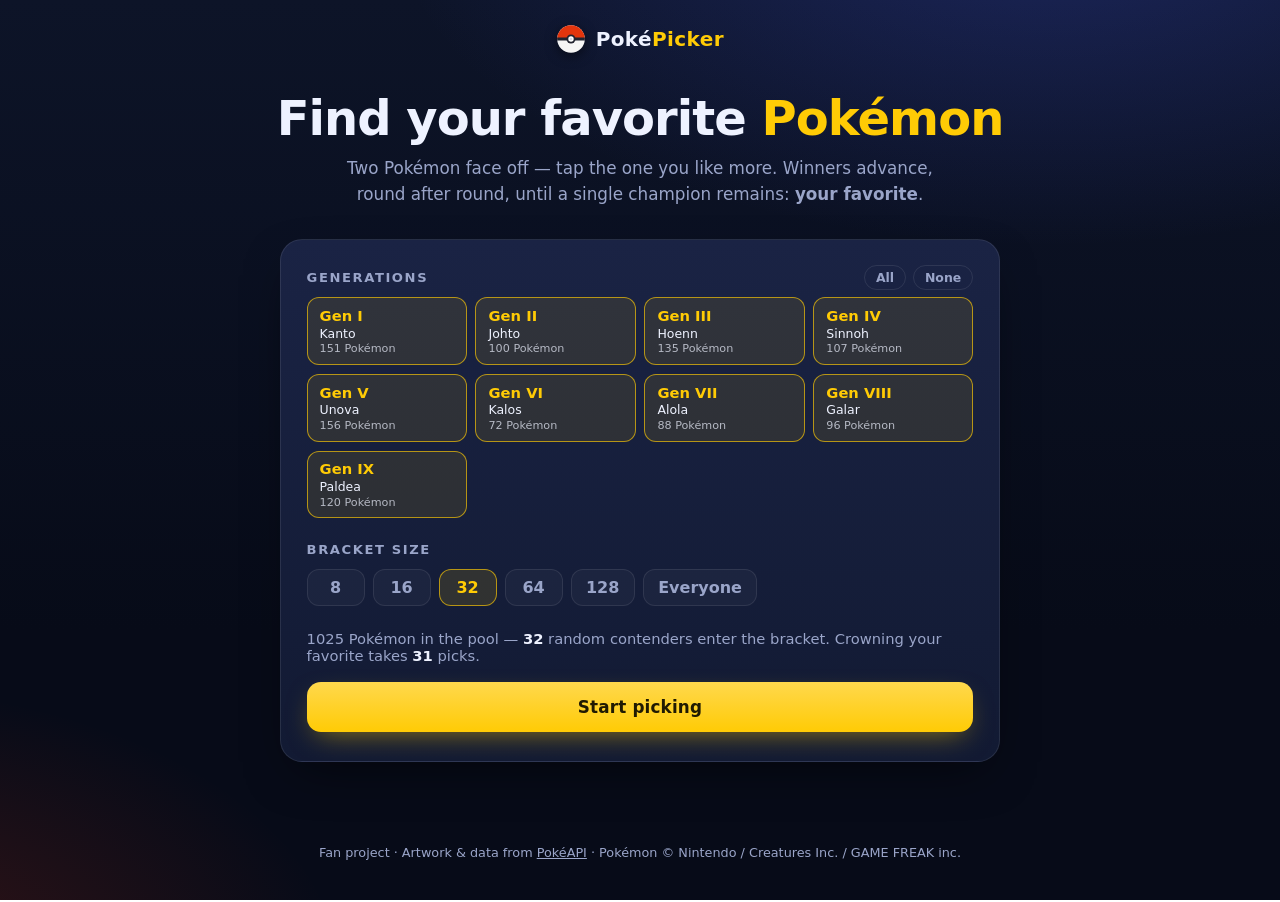
==== commit f6678fbc: "Add PokéPicker, a bracket-style favorite Pokémon finder Static site (no build step): two Pokémon fac" ====
--- a/index.html
+++ b/index.html
@@ -1,534 +1,115 @@
 <!DOCTYPE html>
 <html lang="en">
 <head>
-<meta charset="UTF-8">
+<meta charset="utf-8">
 <meta name="viewport" content="width=device-width, initial-scale=1">
-<title>Elon Musk Fact Machine — Critical Edition</title>
-<meta name="description" content="One random, documented, unflattering Elon Musk fact per click. 41 in the vault.">
-<meta name="theme-color" content="#050810">
-<link rel="icon" href="data:image/svg+xml,%3Csvg%20xmlns='http://www.w3.org/2000/svg'%20viewBox='0%200%20100%20100'%3E%3Ctext%20y='.9em'%20font-size='90'%3E%F0%9F%93%89%3C/text%3E%3C/svg%3E">
-<style>
-  :root {
-    --bg: #050810;
-    --ink: #e8ecf8;
-    --muted: #97a0b8;
-    --faint: #6b7490;
-    --line: rgba(255, 255, 255, 0.09);
-    --card: rgba(13, 18, 34, 0.72);
-    --accent-1: #ff6b5e;
-    --accent-2: #ffb054;
-  }
-
-  * { margin: 0; padding: 0; box-sizing: border-box; }
-
-  html { color-scheme: dark; }
-
-  body {
-    font-family: ui-sans-serif, -apple-system, "Segoe UI", Roboto, Helvetica, Arial, sans-serif;
-    background: var(--bg);
-    color: var(--ink);
-    min-height: 100svh;
-    -webkit-font-smoothing: antialiased;
-  }
-
-  /* soft nebula glows behind everything */
-  body::before {
-    content: "";
-    position: fixed;
-    inset: 0;
-    z-index: -2;
-    background:
-      radial-gradient(640px 480px at 12% 8%, rgba(255, 107, 94, 0.14), transparent 65%),
-      radial-gradient(760px 560px at 88% 92%, rgba(255, 176, 84, 0.11), transparent 65%),
-      radial-gradient(500px 380px at 80% 12%, rgba(167, 139, 250, 0.06), transparent 60%);
-    pointer-events: none;
-  }
-
-  #stars {
-    position: fixed;
-    inset: 0;
-    z-index: -1;
-    pointer-events: none;
-  }
-
-  .page {
-    max-width: 720px;
-    min-height: 100svh;
-    margin: 0 auto;
-    padding: 48px 20px 32px;
-    display: flex;
-    flex-direction: column;
-    justify-content: center;
-    gap: 32px;
-  }
-
-  /* ---------- header ---------- */
-  .site-head { text-align: center; }
-
-  .logo {
-    font-size: 2.2rem;
-    filter: drop-shadow(0 0 18px rgba(255, 120, 100, 0.5));
-  }
-
-  .kicker {
-    margin-top: 14px;
-    font-size: 0.75rem;
-    font-weight: 600;
-    letter-spacing: 0.32em;
-    text-transform: uppercase;
-    color: var(--faint);
-  }
-
-  h1 {
-    margin-top: 6px;
-    font-size: clamp(1.9rem, 5.5vw, 3rem);
-    font-weight: 800;
-    letter-spacing: -0.02em;
-    line-height: 1.1;
-  }
-
-  .grad {
-    background: linear-gradient(100deg, var(--accent-1), var(--accent-2));
-    -webkit-background-clip: text;
-    background-clip: text;
-    color: transparent;
-  }
-
-  .sub {
-    margin-top: 12px;
-    color: var(--muted);
-    font-size: 0.98rem;
-  }
-
-  /* ---------- card ---------- */
-  .card {
-    background: var(--card);
-    border: 1px solid var(--line);
-    border-radius: 20px;
-    padding: 26px 28px 24px;
-    backdrop-filter: blur(14px);
-    -webkit-backdrop-filter: blur(14px);
-    box-shadow:
-      0 24px 70px rgba(0, 0, 0, 0.45),
-      inset 0 1px 0 rgba(255, 255, 255, 0.05);
-  }
-
-  .card-top {
-    display: flex;
-    flex-wrap: wrap;
-    align-items: center;
-    justify-content: space-between;
-    gap: 12px;
-  }
-
-  .chip {
-    --h: 0;
-    font-size: 0.7rem;
-    font-weight: 700;
-    letter-spacing: 0.14em;
-    text-transform: uppercase;
-    padding: 5px 11px;
-    border-radius: 999px;
-    color: hsl(var(--h) 90% 78%);
-    background: hsl(var(--h) 80% 60% / 0.13);
-    border: 1px solid hsl(var(--h) 75% 65% / 0.38);
-    white-space: nowrap;
-  }
-
-  .count {
-    font-size: 0.78rem;
-    font-variant-numeric: tabular-nums;
-    color: var(--faint);
-  }
-
-  .fact-wrap {
-    margin: 20px 0 22px;
-    min-height: 10.4em;
-    display: flex;
-    align-items: center;
-  }
-
-  .fact-wrap.enter { animation: rise 340ms cubic-bezier(0.2, 0.7, 0.3, 1); }
-
-  @keyframes rise {
-    from { opacity: 0; transform: translateY(10px); }
-    to   { opacity: 1; transform: none; }
-  }
-
-  .fact {
-    font-size: clamp(1.12rem, 2.6vw, 1.42rem);
-    line-height: 1.58;
-    font-weight: 450;
-    text-wrap: pretty;
-  }
-
-  .actions {
-    display: flex;
-    flex-wrap: wrap;
-    gap: 10px;
-  }
-
-  .btn {
-    font: inherit;
-    font-weight: 650;
-    font-size: 0.95rem;
-    padding: 12px 20px;
-    border-radius: 12px;
-    border: 1px solid transparent;
-    cursor: pointer;
-    transition: transform 120ms ease, box-shadow 120ms ease, background 120ms ease,
-                border-color 120ms ease, color 120ms ease;
-  }
-
-  .btn:focus-visible,
-  a:focus-visible {
-    outline: 2px solid var(--accent-1);
-    outline-offset: 2px;
-  }
-
-  .btn.primary {
-    color: #fff;
-    background: linear-gradient(120deg, #ef4444, #f97316);
-    box-shadow: 0 10px 26px rgba(239, 80, 60, 0.32);
-  }
-
-  .btn.primary:hover { transform: translateY(-1px); box-shadow: 0 14px 30px rgba(239, 80, 60, 0.42); }
-  .btn.primary:active { transform: translateY(0); box-shadow: 0 6px 16px rgba(239, 80, 60, 0.3); }
-
-  .btn.ghost {
-    color: var(--muted);
-    background: rgba(255, 255, 255, 0.03);
-    border-color: var(--line);
-    min-width: 108px;
-  }
-
-  .btn.ghost:hover { color: var(--ink); border-color: rgba(255, 255, 255, 0.22); }
-
-  .hint {
-    margin-top: 16px;
-    font-size: 0.8rem;
-    color: var(--faint);
-  }
-
-  kbd {
-    font: 600 0.72rem/1 ui-monospace, SFMono-Regular, Menlo, Consolas, monospace;
-    padding: 3px 7px 4px;
-    border-radius: 6px;
-    border: 1px solid var(--line);
-    border-bottom-width: 2px;
-    background: rgba(255, 255, 255, 0.05);
-    color: var(--muted);
-  }
-
-  /* ---------- footer ---------- */
-  footer {
-    text-align: center;
-    color: var(--faint);
-    font-size: 0.8rem;
-    line-height: 1.6;
-  }
-
-  footer .tiny { margin-top: 6px; font-size: 0.72rem; opacity: 0.75; }
-
-  @media (max-width: 520px) {
-    .page { padding-top: 36px; gap: 26px; }
-    .card { padding: 20px 18px 18px; }
-    .fact-wrap { min-height: 14em; }
-    .hint { display: none; }
-  }
-
-  @media (prefers-reduced-motion: reduce) {
-    * { animation: none !important; transition: none !important; }
-  }
-</style>
+<title>PokéPicker — Find your favorite Pokémon</title>
+<meta name="description" content="Discover your favorite Pokémon by picking between two at a time until only one remains.">
+<link rel="icon" href="data:image/svg+xml,%3Csvg xmlns='http://www.w3.org/2000/svg' viewBox='0 0 100 100'%3E%3Ccircle cx='50' cy='50' r='46' fill='%23f5f5f5'/%3E%3Cpath d='M4 50a46 46 0 0 1 92 0Z' fill='%23e3350d'/%3E%3Crect x='4' y='45' width='92' height='10' fill='%23222430'/%3E%3Ccircle cx='50' cy='50' r='15' fill='%23222430'/%3E%3Ccircle cx='50' cy='50' r='9' fill='%23fff'/%3E%3Ccircle cx='50' cy='50' r='4.5' fill='%23d8dbe6'/%3E%3C/svg%3E">
+<link rel="stylesheet" href="styles.css">
 </head>
 <body>
-<canvas id="stars" aria-hidden="true"></canvas>
 
-<div class="page">
-  <header class="site-head">
-    <div class="logo" aria-hidden="true">📉</div>
-    <p class="kicker">The</p>
-    <h1>Elon Musk <span class="grad">Fact&nbsp;Machine</span></h1>
-    <p class="sub">The critical edition: one documented, unflattering fact per click. 41 in the vault.</p>
-  </header>
+<header class="site-header">
+  <button class="logo" id="btn-home" type="button" aria-label="PokéPicker home">
+    <svg viewBox="0 0 100 100" aria-hidden="true"><circle cx="50" cy="50" r="46" fill="#f5f5f5"/><path d="M4 50a46 46 0 0 1 92 0Z" fill="#e3350d"/><rect x="4" y="45" width="92" height="10" fill="#222430"/><circle cx="50" cy="50" r="15" fill="#222430"/><circle cx="50" cy="50" r="9" fill="#fff"/><circle cx="50" cy="50" r="4.5" fill="#d8dbe6"/></svg>
+    <span>Poké<em>Picker</em></span>
+  </button>
+</header>
 
-  <main>
-    <section class="card" aria-label="Random Elon Musk fact">
-      <div class="card-top">
-        <span class="chip" id="chip">…</span>
-        <span class="count" id="count"></span>
+<main>
+
+  <!-- ============ Start screen ============ -->
+  <section class="screen" id="screen-start">
+    <h1 class="hero-title">Find your favorite <span>Pokémon</span></h1>
+    <p class="tagline">Two Pokémon face off — tap the one you like more. Winners advance, round after round, until a single champion remains: <strong>your favorite</strong>.</p>
+
+    <div class="panel">
+      <div class="panel-block">
+        <div class="panel-heading">
+          <h2>Generations</h2>
+          <div class="gen-actions">
+            <button class="btn-mini" id="gens-all" type="button">All</button>
+            <button class="btn-mini" id="gens-none" type="button">None</button>
+          </div>
+        </div>
+        <div class="gen-grid" id="gen-grid"></div>
       </div>
 
-      <blockquote class="fact-wrap" id="factWrap">
-        <p class="fact" id="fact" aria-live="polite">Loading a fact…</p>
-      </blockquote>
-
-      <div class="actions">
-        <button class="btn primary" id="next" type="button">
-          <span aria-hidden="true">🎲</span> Another fact
-        </button>
-        <button class="btn ghost" id="copy" type="button">Copy</button>
+      <div class="panel-block">
+        <h2>Bracket size</h2>
+        <div class="size-row" id="size-row"></div>
       </div>
 
-      <p class="hint">press <kbd>space</kbd> for a new fact</p>
-    </section>
-  </main>
+      <p class="pool-summary" id="pool-summary"></p>
+      <button class="btn-primary" id="btn-start" type="button">Start picking</button>
+    </div>
+  </section>
 
-  <footer>
-    <p>41 documented low points, drawn from court rulings, regulator findings and investigative reporting.<br>
-       Allegations are attributed and denials noted. Accurate as reported through early 2026 — details may have changed since.</p>
-    <p class="tiny">An unofficial project. Not affiliated with Elon Musk, Tesla, SpaceX or X&nbsp;Corp. (Obviously.)</p>
-  </footer>
-</div>
+  <!-- ============ Battle screen ============ -->
+  <section class="screen hidden" id="screen-battle">
+    <div class="battle-top">
+      <div class="round-label" id="round-label"></div>
+      <div class="match-label" id="match-label" aria-live="polite"></div>
+      <div class="progress" role="progressbar" aria-label="Bracket progress"><div class="progress-fill" id="progress-fill"></div></div>
+    </div>
 
-<script>
-(function () {
-  "use strict";
+    <div class="arena">
+      <button class="poke-card" id="card-a" type="button">
+        <span class="card-glow" aria-hidden="true"></span>
+        <img class="poke-img" alt="" draggable="false">
+        <span class="poke-id"></span>
+        <span class="poke-name"></span>
+        <span class="type-badges"></span>
+      </button>
 
-  /* ------------------------------------------------------------------ *
-   *  The facts — critical edition                                       *
-   * ------------------------------------------------------------------ */
-  var FACTS = [
-    // Broken promises (8)
-    { c: "Broken Promises", t: "In 2019 Musk promised a million Tesla robotaxis on the road by 2020. When a small robotaxi pilot finally launched in Austin in 2025 — five years late — each car still carried a human safety monitor." },
-    { c: "Broken Promises", t: "Nearly every year since 2014, Musk has predicted that fully self-driving Teslas were about a year away — including a coast-to-coast hands-free drive he promised for 2017 that never happened." },
-    { c: "Broken Promises", t: "Tesla unveiled the second-generation Roadster in 2017, collected deposits of up to $250,000 and promised production in 2020. More than eight years after the reveal, not one has been delivered." },
-    { c: "Broken Promises", t: "The Cybertruck's “shatterproof” armor glass shattered twice on stage at its 2019 unveiling. Promised at $39,900, the truck arrived two years late — at roughly double the price for the first trims actually sold." },
-    { c: "Broken Promises", t: "In its first year on sale, the Cybertruck was recalled seven times — including for an accelerator pedal that could stick and trim panels that could fly off on the highway." },
-    { c: "Broken Promises", t: "In 2017 Musk tweeted he had “verbal govt approval” for a New York–Washington hyperloop making the trip in 29 minutes. Officials in every affected city said it was news to them. No hyperloop exists anywhere." },
-    { c: "Broken Promises", t: "The Boring Company pitched high-speed tunnel systems for Chicago, Los Angeles and Baltimore — all quietly abandoned. What it actually delivered: a Las Vegas loop where human drivers ferry passengers in Teslas at about 30 mph." },
-    { c: "Broken Promises", t: "Testimony in a shareholder lawsuit revealed that the solar roof tiles Musk unveiled in 2016 were nonfunctional props. Tesla later hiked prices on customers who had already signed roof contracts, prompting a class action." },
+      <div class="vs" aria-hidden="true">VS</div>
 
-    // Courts & regulators (8)
-    { c: "Courts & Regulators", t: "Musk's 2018 “funding secured” tweet about taking Tesla private brought securities-fraud charges from the SEC, which said the funding was not secured. He settled: $20 million from him, $20 million from Tesla, and the loss of his chairmanship." },
-    { c: "Courts & Regulators", t: "In 2024 a Delaware judge voided Musk's record $56 billion Tesla pay package — an “unfathomable sum” — ruling that a board beholden to him had run a deeply flawed approval process." },
-    { c: "Courts & Regulators", t: "When British diver Vernon Unsworth, who helped rescue twelve boys from a Thai cave in 2018, dismissed Musk's mini-submarine as a PR stunt, Musk baselessly branded him “pedo guy” to 22 million followers. A jury later found the insult didn't meet the legal bar for defamation." },
-    { c: "Courts & Regulators", t: "Musk signed a $44 billion deal for Twitter while waiving due diligence, then spent months trying to back out. Sued in Delaware and facing a trial he was widely expected to lose, he closed at the original price." },
-    { c: "Courts & Regulators", t: "U.S. labor officials found Tesla illegally fired a union activist and that Musk's tweet threatening workers' stock options broke labor law. Tesla remains the only major American automaker without a unionized U.S. plant." },
-    { c: "Courts & Regulators", t: "A federal jury found Tesla liable for the racist harassment Black elevator operator Owen Diaz endured at its Fremont plant, awarding $137 million (a retrial cut the sum). The EEOC and California's civil-rights agency have sued Tesla alleging widespread racial abuse there." },
-    { c: "Courts & Regulators", t: "U.S. safety regulators linked Autopilot to hundreds of crashes — at least 13 of them fatal — before Tesla recalled two million cars in 2023. In 2025 a Florida jury found Tesla partly liable in a fatal Autopilot crash and ordered it to pay about $240 million." },
-    { c: "Courts & Regulators", t: "During the 2024 election, Musk's PAC promised $1 million a day to “randomly selected” swing-state voters. In a Philadelphia courtroom, his own lawyers admitted the winners weren't random — they were hand-picked." },
+      <button class="poke-card" id="card-b" type="button">
+        <span class="card-glow" aria-hidden="true"></span>
+        <img class="poke-img" alt="" draggable="false">
+        <span class="poke-id"></span>
+        <span class="poke-name"></span>
+        <span class="type-badges"></span>
+      </button>
+    </div>
 
-    // Workplace (5)
-    { c: "Workplace", t: "A Reuters investigation documented more than 600 previously unreported injuries at SpaceX — crushed limbs, amputations and one death — with injury rates far above the industry average. Workers blamed Musk's breakneck deadlines." },
-    { c: "Workplace", t: "Reuters revealed a federal probe into animal testing at Neuralink, where employees said rushed, pressure-cooker experiments caused needless suffering — about 1,500 animals killed since 2018. The company denied mistreatment." },
-    { c: "Workplace", t: "Weeks after buying Twitter, Musk emailed the remaining staff an ultimatum: commit to being “extremely hardcore” or take severance. He had already fired an engineer by tweet — “He's fired” — for publicly correcting him." },
-    { c: "Workplace", t: "Business Insider reported that SpaceX paid a flight attendant $250,000 to settle a claim that Musk exposed himself to her on a private jet. Musk denied the allegation and called the story a hit piece." },
-    { c: "Workplace", t: "The Washington Post reported that Musk worked in the U.S. without legal authorization while building Zip2 in the 1990s. His brother Kimbal once put it plainly on stage: “We were illegal immigrants.” Musk insists his status was legal." },
+    <div class="battle-actions">
+      <button class="btn-ghost" id="btn-undo" type="button">↩ Undo</button>
+      <button class="btn-ghost" id="btn-restart" type="button">Restart</button>
+    </div>
+    <p class="hint">Tip: pick with the <kbd>←</kbd> and <kbd>→</kbd> keys, undo with <kbd>Z</kbd></p>
+  </section>
 
-    // Twitter / X (7)
-    { c: "Twitter / X", t: "In November 2022 Musk pledged that his “commitment to free speech” meant he would not ban the account tracking his private jet. Weeks later he banned it — and suspended journalists who reported on the episode." },
-    { c: "Twitter / X", t: "In 2023 Musk replied to a post accusing Jewish communities of pushing hatred: “You have said the actual truth.” As advertisers like Apple and Disney fled X, he told them from a conference stage: “Go f--- yourself.”" },
-    { c: "Twitter / X", t: "Researchers found hate speech surged on X after Musk's takeover. He responded by suing a small nonprofit that published such findings — and a federal judge threw the case out, writing that it sought to punish the group for its speech." },
-    { c: "Twitter / X", t: "Musk's first big product at X — $8 “verification” for anyone — unleashed a wave of impersonation. A fake Eli Lilly account tweeted that insulin was now free, the drugmaker's stock slid, and the program was paused within 48 hours." },
-    { c: "Twitter / X", t: "Days before the 2022 midterms, Musk tweeted a link to a fake-news site's baseless conspiracy theory about the hammer attack on Nancy Pelosi's husband, Paul. He deleted it without correction or apology." },
-    { c: "Twitter / X", t: "Musk paid $44 billion for Twitter. Fidelity later marked the company's value down by nearly 80%, and in 2025 he sold it to his own AI startup, xAI, at a valuation below what he had paid." },
-    { c: "Twitter / X", t: "In July 2025, Grok — the “truth-seeking” chatbot Musk built into X — praised Hitler, posted antisemitic rants and called itself “MechaHitler.” xAI apologized and blamed a code update." },
+  <!-- ============ Champion screen ============ -->
+  <section class="screen hidden" id="screen-winner">
+    <p class="champ-kicker">Your favorite Pokémon is</p>
+    <div class="champ-hero" id="champ-hero">
+      <span class="champ-glow" aria-hidden="true"></span>
+      <img class="champ-img" id="champ-img" alt="" draggable="false">
+    </div>
+    <h1 class="champ-name" id="champ-name"></h1>
+    <div class="champ-meta" id="champ-meta"></div>
+    <p class="champ-stats" id="champ-stats"></p>
 
-    // Tesla (3)
-    { c: "Tesla", t: "Musk is routinely called Tesla's founder. He isn't: Martin Eberhard and Marc Tarpenning incorporated it in 2003, and Musk arrived months later as an investor. His right to the title “co-founder” comes from settling a lawsuit Eberhard filed against him." },
-    { c: "Tesla", t: "In March 2020 Musk tweeted that “the coronavirus panic is dumb” and predicted close to zero U.S. cases by the end of April. He called lockdowns “fascist” and reopened his Fremont factory in defiance of county health orders, daring officials to arrest him." },
-    { c: "Tesla", t: "After Musk's turn into right-wing politics, Tesla's European sales fell month after month in 2025 — and owners started buying bumper stickers reading “I bought this before Elon went crazy.”" },
+    <div class="podium" id="podium"></div>
 
-    // SpaceX (3)
-    { c: "SpaceX", t: "Starship's 2023 debut destroyed its own launch pad, flinging concrete chunks hundreds of meters and dusting a town six miles away; environmental groups sued. In 2025, back-to-back Starship failures rained debris over the Caribbean and forced airliners to divert." },
-    { c: "SpaceX", t: "Astronomers warn that Starlink — now more than half of all active satellites — streaks through telescope images and leaks radio interference, threatening ground-based astronomy from the world's darkest sites." },
-    { c: "SpaceX", t: "By his own account, Musk refused Ukraine's 2022 plea to activate Starlink over Crimea for a strike on Russia's fleet — leaving allies uneasy that battlefield communications depended on the judgment of one unelected billionaire." },
+    <div class="champ-actions">
+      <button class="btn-primary" id="btn-again" type="button">Run it back</button>
+      <button class="btn-ghost" id="btn-settings" type="button">Change settings</button>
+      <button class="btn-ghost" id="btn-undo-final" type="button">↩ Undo last pick</button>
+    </div>
+  </section>
 
-    // Politics (4)
-    { c: "Politics", t: "Musk promised his DOGE cost-cutting drive would slash “at least $2 trillion” from the U.S. budget. The target shrank to $1 trillion, then $150 billion — and reporters found its “wall of receipts” padded with errors, including an $8 million contract logged as $8 billion." },
-    { c: "Politics", t: "Musk boasted of feeding USAID “into the wood chipper.” Researchers writing in The Lancet projected that the resulting aid cuts could contribute to millions of preventable deaths by 2030." },
-    { c: "Politics", t: "His 2025 email demanding that every federal employee list five weekly accomplishments — or be deemed to have resigned — caused such chaos that the FBI, the Pentagon and the State Department told their staff to ignore it." },
-    { c: "Politics", t: "During his 2025 falling-out with Donald Trump, Musk posted that Trump “is in the Epstein files.” He deleted the post within days and admitted his broadsides had “gone too far.”" },
+</main>
 
-    // Personal (3)
-    { c: "Personal", t: "In 2022 Musk's daughter Vivian Jenna Wilson, then 18, petitioned to drop his surname, writing that she no longer wished to be related to him “in any way, shape or form.” She has since publicly rebuked his mockery of her trans identity." },
-    { c: "Personal", t: "Musk has been pushed out by his own colleagues twice: Zip2's investors installed a veteran executive as CEO over him, and PayPal's leadership ousted him as chief executive in a coup staged while he flew off on his honeymoon." },
-    { c: "Personal", t: "Flush with Zip2 money, Musk bought a $1 million McLaren F1 and skipped the insurance. Showing off for Peter Thiel — “Watch this” — he floored it on Sand Hill Road, spun out and wrecked it." }
-  ];
+<footer class="site-footer">
+  <p>Fan project · Artwork &amp; data from <a href="https://pokeapi.co" rel="noopener">PokéAPI</a> · Pokémon © Nintendo / Creatures Inc. / GAME FREAK inc.</p>
+</footer>
 
-  var HUES = {
-    "Broken Promises": 40,
-    "Courts & Regulators": 0,
-    "Workplace": 25,
-    "Twitter / X": 215,
-    "Tesla": 175,
-    "SpaceX": 265,
-    "Politics": 320,
-    "Personal": 145
-  };
+<canvas class="confetti hidden" id="confetti" aria-hidden="true"></canvas>
 
-  /* ------------------------------------------------------------------ *
-   *  Random fact plumbing (shuffle bag: no repeats until all are seen)  *
-   * ------------------------------------------------------------------ */
-  var factEl = document.getElementById("fact");
-  var wrapEl = document.getElementById("factWrap");
-  var chipEl = document.getElementById("chip");
-  var countEl = document.getElementById("count");
-  var nextBtn = document.getElementById("next");
-  var copyBtn = document.getElementById("copy");
-
-  var bag = [];
-  var current = -1;
-
-  function refillBag() {
-    bag = FACTS.map(function (_, i) { return i; });
-    for (var i = bag.length - 1; i > 0; i--) {
-      var j = Math.floor(Math.random() * (i + 1));
-      var tmp = bag[i]; bag[i] = bag[j]; bag[j] = tmp;
-    }
-    // avoid showing the same fact twice in a row across refills
-    if (bag.length > 1 && bag[bag.length - 1] === current) {
-      var t2 = bag[0]; bag[0] = bag[bag.length - 1]; bag[bag.length - 1] = t2;
-    }
-  }
-
-  function showFact(i) {
-    var f = FACTS[i];
-    current = i;
-    chipEl.textContent = f.c;
-    chipEl.style.setProperty("--h", HUES[f.c] || 0);
-    countEl.textContent = "#" + (i + 1) + " / " + FACTS.length;
-    factEl.textContent = f.t;
-    wrapEl.classList.remove("enter");
-    void wrapEl.offsetWidth; // restart the entrance animation
-    wrapEl.classList.add("enter");
-  }
-
-  function newFact() {
-    if (bag.length === 0) refillBag();
-    showFact(bag.pop());
-  }
-
-  nextBtn.addEventListener("click", newFact);
-
-  copyBtn.addEventListener("click", function () {
-    var text = current >= 0 ? FACTS[current].t : "";
-    function done(ok) {
-      copyBtn.textContent = ok ? "Copied ✓" : "Copy failed";
-      clearTimeout(copyBtn._t);
-      copyBtn._t = setTimeout(function () { copyBtn.textContent = "Copy"; }, 1400);
-    }
-    if (navigator.clipboard && navigator.clipboard.writeText) {
-      navigator.clipboard.writeText(text).then(function () { done(true); }, function () { done(fallbackCopy(text)); });
-    } else {
-      done(fallbackCopy(text));
-    }
-  });
-
-  function fallbackCopy(text) {
-    var ta = document.createElement("textarea");
-    ta.value = text;
-    ta.style.position = "fixed";
-    ta.style.opacity = "0";
-    document.body.appendChild(ta);
-    ta.select();
-    var ok = false;
-    try { ok = document.execCommand("copy"); } catch (e) { /* unsupported */ }
-    ta.remove();
-    return ok;
-  }
-
-  document.addEventListener("keydown", function (e) {
-    if (e.repeat) return;
-    var isSpace = e.code === "Space";
-    var isN = e.key === "n" || e.key === "N";
-    if (!isSpace && !isN) return;
-    var tag = document.activeElement && document.activeElement.tagName;
-    if (isSpace && tag === "BUTTON") return; // let the focused button handle it
-    e.preventDefault();
-    newFact();
-  });
-
-  newFact();
-
-  /* ------------------------------------------------------------------ *
-   *  Starfield                                                          *
-   * ------------------------------------------------------------------ */
-  var canvas = document.getElementById("stars");
-  var ctx = canvas.getContext("2d");
-  var reduceMotion = window.matchMedia("(prefers-reduced-motion: reduce)").matches;
-  var stars = [], meteors = [], W = 0, H = 0, raf = 0;
-
-  function resize() {
-    var dpr = Math.min(window.devicePixelRatio || 1, 2);
-    W = window.innerWidth;
-    H = window.innerHeight;
-    canvas.width = W * dpr;
-    canvas.height = H * dpr;
-    ctx.setTransform(dpr, 0, 0, dpr, 0, 0);
-    var n = Math.min(240, Math.round(W * H / 6500));
-    stars = [];
-    for (var i = 0; i < n; i++) {
-      stars.push({
-        x: Math.random() * W,
-        y: Math.random() * H,
-        r: Math.random() * 1.25 + 0.3,
-        a: Math.random() * 0.5 + 0.22,
-        tw: Math.random() * Math.PI * 2,
-        sp: Math.random() * 1.1 + 0.35
-      });
-    }
-    if (reduceMotion) draw(0);
-  }
-
-  function draw(t) {
-    ctx.clearRect(0, 0, W, H);
-    ctx.fillStyle = "#cdd8ff";
-    for (var i = 0; i < stars.length; i++) {
-      var s = stars[i];
-      var a = reduceMotion ? s.a : s.a * (0.6 + 0.4 * Math.sin(s.tw + t * 0.001 * s.sp));
-      ctx.globalAlpha = Math.max(a, 0.05);
-      ctx.beginPath();
-      ctx.arc(s.x, s.y, s.r, 0, 6.2832);
-      ctx.fill();
-    }
-    for (var m = meteors.length - 1; m >= 0; m--) {
-      var mt = meteors[m];
-      mt.x += mt.vx; mt.y += mt.vy; mt.life--;
-      if (mt.life <= 0 || mt.y > H + 40) { meteors.splice(m, 1); continue; }
-      var g = ctx.createLinearGradient(mt.x, mt.y, mt.x - mt.vx * 11, mt.y - mt.vy * 11);
-      g.addColorStop(0, "rgba(210,224,255,0.9)");
-      g.addColorStop(1, "rgba(210,224,255,0)");
-      ctx.globalAlpha = Math.min(1, mt.life / 24);
-      ctx.strokeStyle = g;
-      ctx.lineWidth = 1.6;
-      ctx.lineCap = "round";
-      ctx.beginPath();
-      ctx.moveTo(mt.x, mt.y);
-      ctx.lineTo(mt.x - mt.vx * 11, mt.y - mt.vy * 11);
-      ctx.stroke();
-    }
-    ctx.globalAlpha = 1;
-  }
-
-  function loop(t) {
-    draw(t);
-    raf = requestAnimationFrame(loop);
-  }
-
-  resize();
-  window.addEventListener("resize", resize);
-
-  if (!reduceMotion) {
-    raf = requestAnimationFrame(loop);
-    setInterval(function () {
-      if (document.hidden || meteors.length > 1 || Math.random() < 0.55) return;
-      meteors.push({
-        x: W * 0.1 + Math.random() * W * 0.8,
-        y: Math.random() * H * 0.3,
-        vx: (Math.random() < 0.5 ? -1 : 1) * (4 + Math.random() * 3),
-        vy: 2 + Math.random() * 2,
-        life: 55
-      });
-    }, 4000);
-    document.addEventListener("visibilitychange", function () {
-      cancelAnimationFrame(raf);
-      if (!document.hidden) raf = requestAnimationFrame(loop);
-    });
-  }
-})();
-</script>
+<script src="data.js"></script>
+<script src="app.js"></script>
 </body>
 </html>
--- a/styles.css
+++ b/styles.css
@@ -0,0 +1,523 @@
+/* ============ Tokens & base ============ */
+:root {
+  --bg-0: #070b18;
+  --bg-1: #0d1428;
+  --panel: #121a33;
+  --panel-2: #1a2344;
+  --line: rgba(255, 255, 255, 0.09);
+  --text: #eef2ff;
+  --muted: #9aa5c9;
+  --gold: #ffcb05;
+  --red: #e3350d;
+  --blue: #3b4cca;
+  --radius: 18px;
+  --shadow: 0 18px 50px -18px rgba(0, 0, 0, 0.65);
+}
+
+* { box-sizing: border-box; }
+
+html { -webkit-text-size-adjust: 100%; }
+
+body {
+  margin: 0;
+  min-height: 100vh;
+  display: flex;
+  flex-direction: column;
+  font-family: "Segoe UI", system-ui, -apple-system, "Helvetica Neue", Arial, sans-serif;
+  color: var(--text);
+  background:
+    radial-gradient(1100px 560px at 82% -10%, rgba(59, 76, 202, 0.32), transparent 60%),
+    radial-gradient(900px 520px at -12% 108%, rgba(227, 53, 13, 0.22), transparent 55%),
+    linear-gradient(180deg, var(--bg-1), var(--bg-0) 70%);
+  background-attachment: fixed;
+}
+
+main { flex: 1; width: 100%; max-width: 1060px; margin: 0 auto; padding: 0 1.25rem 3rem; }
+
+.hidden { display: none !important; }
+
+button { font: inherit; }
+
+kbd {
+  padding: 0.1em 0.45em;
+  border: 1px solid var(--line);
+  border-bottom-width: 2px;
+  border-radius: 6px;
+  background: var(--panel);
+  font-size: 0.85em;
+}
+
+/* ============ Header / footer ============ */
+.site-header {
+  display: flex;
+  justify-content: center;
+  padding: 1.1rem 1.25rem 0.4rem;
+}
+
+.logo {
+  display: flex;
+  align-items: center;
+  gap: 0.6rem;
+  padding: 0.4rem 0.9rem;
+  background: none;
+  border: 0;
+  border-radius: 12px;
+  color: var(--text);
+  font-size: 1.25rem;
+  font-weight: 800;
+  letter-spacing: 0.02em;
+  cursor: pointer;
+}
+.logo:hover { background: rgba(255, 255, 255, 0.05); }
+.logo svg { width: 30px; height: 30px; filter: drop-shadow(0 3px 6px rgba(0, 0, 0, 0.5)); }
+.logo em { font-style: normal; color: var(--gold); }
+
+.site-footer {
+  padding: 1.4rem 1rem 1.8rem;
+  text-align: center;
+  color: var(--muted);
+  font-size: 0.8rem;
+}
+.site-footer a { color: inherit; }
+
+/* ============ Screens ============ */
+.screen { animation: screenIn 0.35s ease both; }
+
+@keyframes screenIn {
+  from { opacity: 0; transform: translateY(10px); }
+  to   { opacity: 1; transform: none; }
+}
+
+/* ============ Start screen ============ */
+.hero-title {
+  margin: 1.6rem 0 0.6rem;
+  text-align: center;
+  font-size: clamp(1.9rem, 5vw, 3rem);
+  line-height: 1.1;
+  letter-spacing: -0.02em;
+}
+.hero-title span { color: var(--gold); }
+
+.tagline {
+  max-width: 620px;
+  margin: 0 auto 2rem;
+  text-align: center;
+  color: var(--muted);
+  font-size: 1.05rem;
+  line-height: 1.55;
+}
+
+.panel {
+  max-width: 720px;
+  margin: 0 auto;
+  padding: 1.6rem 1.6rem 1.8rem;
+  background: linear-gradient(180deg, var(--panel-2), var(--panel));
+  border: 1px solid var(--line);
+  border-radius: calc(var(--radius) + 4px);
+  box-shadow: var(--shadow);
+}
+
+.panel-block { margin-bottom: 1.5rem; }
+
+.panel h2 {
+  margin: 0 0 0.75rem;
+  font-size: 0.82rem;
+  font-weight: 700;
+  text-transform: uppercase;
+  letter-spacing: 0.12em;
+  color: var(--muted);
+}
+
+.panel-heading {
+  display: flex;
+  align-items: baseline;
+  justify-content: space-between;
+  gap: 1rem;
+}
+
+.gen-actions { display: flex; gap: 0.4rem; }
+
+.btn-mini {
+  padding: 0.25rem 0.7rem;
+  background: transparent;
+  border: 1px solid var(--line);
+  border-radius: 999px;
+  color: var(--muted);
+  font-size: 0.78rem;
+  font-weight: 600;
+  cursor: pointer;
+  transition: color 0.15s, border-color 0.15s;
+}
+.btn-mini:hover { color: var(--text); border-color: rgba(255, 255, 255, 0.3); }
+
+.gen-grid {
+  display: grid;
+  grid-template-columns: repeat(auto-fill, minmax(128px, 1fr));
+  gap: 0.55rem;
+}
+
+.gen-chip {
+  display: flex;
+  flex-direction: column;
+  align-items: flex-start;
+  gap: 0.1rem;
+  padding: 0.55rem 0.75rem;
+  background: rgba(255, 255, 255, 0.03);
+  border: 1px solid var(--line);
+  border-radius: 12px;
+  color: var(--muted);
+  cursor: pointer;
+  transition: border-color 0.15s, background 0.15s, color 0.15s, transform 0.15s;
+}
+.gen-chip:hover { transform: translateY(-1px); border-color: rgba(255, 255, 255, 0.28); }
+.gen-chip.active {
+  background: rgba(255, 203, 5, 0.1);
+  border-color: rgba(255, 203, 5, 0.65);
+  color: var(--text);
+}
+.gen-chip .gen-num { font-weight: 800; font-size: 0.92rem; }
+.gen-chip.active .gen-num { color: var(--gold); }
+.gen-chip .gen-region { font-size: 0.78rem; }
+.gen-chip .gen-count { font-size: 0.7rem; opacity: 0.7; }
+
+.size-row { display: flex; flex-wrap: wrap; gap: 0.5rem; }
+
+.size-btn {
+  min-width: 58px;
+  padding: 0.5rem 0.9rem;
+  background: rgba(255, 255, 255, 0.03);
+  border: 1px solid var(--line);
+  border-radius: 12px;
+  color: var(--muted);
+  font-weight: 700;
+  cursor: pointer;
+  transition: border-color 0.15s, background 0.15s, color 0.15s;
+}
+.size-btn:hover { border-color: rgba(255, 255, 255, 0.28); }
+.size-btn.active {
+  background: rgba(255, 203, 5, 0.12);
+  border-color: rgba(255, 203, 5, 0.65);
+  color: var(--gold);
+}
+
+.pool-summary {
+  min-height: 1.2em;
+  margin: 0.2rem 0 1.1rem;
+  color: var(--muted);
+  font-size: 0.92rem;
+}
+.pool-summary strong { color: var(--text); }
+
+.btn-primary {
+  width: 100%;
+  padding: 0.95rem 1.4rem;
+  background: linear-gradient(180deg, #ffd84d, var(--gold));
+  border: 0;
+  border-radius: 14px;
+  color: #201a02;
+  font-size: 1.05rem;
+  font-weight: 800;
+  letter-spacing: 0.01em;
+  cursor: pointer;
+  box-shadow: 0 10px 28px -10px rgba(255, 203, 5, 0.55);
+  transition: transform 0.15s, box-shadow 0.15s, filter 0.15s;
+}
+.btn-primary:hover:not(:disabled) {
+  transform: translateY(-2px);
+  box-shadow: 0 14px 32px -10px rgba(255, 203, 5, 0.65);
+}
+.btn-primary:active:not(:disabled) { transform: none; filter: brightness(0.95); }
+.btn-primary:disabled { filter: grayscale(0.7) brightness(0.7); cursor: not-allowed; box-shadow: none; }
+
+.btn-ghost {
+  padding: 0.55rem 1.1rem;
+  background: transparent;
+  border: 1px solid var(--line);
+  border-radius: 12px;
+  color: var(--muted);
+  font-weight: 600;
+  cursor: pointer;
+  transition: color 0.15s, border-color 0.15s, background 0.15s;
+}
+.btn-ghost:hover:not(:disabled) { color: var(--text); border-color: rgba(255, 255, 255, 0.3); background: rgba(255, 255, 255, 0.04); }
+.btn-ghost:disabled { opacity: 0.4; cursor: not-allowed; }
+
+/* ============ Battle screen ============ */
+.battle-top {
+  max-width: 640px;
+  margin: 1.2rem auto 1.6rem;
+  text-align: center;
+}
+
+.round-label {
+  font-size: clamp(1.3rem, 3.4vw, 1.8rem);
+  font-weight: 800;
+  letter-spacing: -0.01em;
+}
+
+.match-label { margin-top: 0.25rem; color: var(--muted); font-size: 0.92rem; }
+
+.progress {
+  height: 6px;
+  margin-top: 0.8rem;
+  background: rgba(255, 255, 255, 0.08);
+  border-radius: 999px;
+  overflow: hidden;
+}
+.progress-fill {
+  height: 100%;
+  width: 0;
+  background: linear-gradient(90deg, var(--red), var(--gold));
+  border-radius: 999px;
+  transition: width 0.3s ease;
+}
+
+.arena {
+  display: flex;
+  align-items: center;
+  justify-content: center;
+  gap: 1.4rem;
+}
+
+.poke-card {
+  --accent: var(--gold);
+  position: relative;
+  width: min(340px, 42vw);
+  padding: 1.3rem 1.1rem 1.25rem;
+  display: flex;
+  flex-direction: column;
+  align-items: center;
+  gap: 0.45rem;
+  background: linear-gradient(180deg, var(--panel-2), var(--panel));
+  border: 1px solid var(--line);
+  border-radius: var(--radius);
+  color: var(--text);
+  cursor: pointer;
+  overflow: hidden;
+  transition: transform 0.18s ease, border-color 0.18s, box-shadow 0.18s;
+}
+.poke-card:hover, .poke-card:focus-visible {
+  transform: translateY(-6px) scale(1.02);
+  border-color: color-mix(in srgb, var(--accent) 70%, white 12%);
+  box-shadow: 0 16px 44px -14px color-mix(in srgb, var(--accent) 50%, transparent);
+}
+
+.card-glow {
+  position: absolute;
+  inset: 0;
+  background: radial-gradient(circle at 50% 34%, var(--accent), transparent 58%);
+  opacity: 0.16;
+  pointer-events: none;
+}
+
+.poke-img {
+  width: min(240px, 30vw);
+  aspect-ratio: 1 / 1;
+  object-fit: contain;
+  filter: drop-shadow(0 12px 18px rgba(0, 0, 0, 0.45));
+  transition: transform 0.18s ease;
+}
+.poke-card:hover .poke-img { transform: scale(1.04); }
+
+.poke-id {
+  color: var(--muted);
+  font-size: 0.78rem;
+  font-variant-numeric: tabular-nums;
+  letter-spacing: 0.08em;
+}
+
+.poke-name {
+  font-size: clamp(1.1rem, 2.6vw, 1.45rem);
+  font-weight: 800;
+  letter-spacing: -0.01em;
+}
+
+.type-badges { display: flex; gap: 0.35rem; flex-wrap: wrap; justify-content: center; }
+
+.type-badge {
+  padding: 0.18rem 0.6rem;
+  border-radius: 999px;
+  font-size: 0.72rem;
+  font-weight: 700;
+  text-transform: capitalize;
+  letter-spacing: 0.03em;
+}
+
+.vs {
+  flex-shrink: 0;
+  width: 62px;
+  height: 62px;
+  display: grid;
+  place-items: center;
+  background: linear-gradient(145deg, var(--red), #8f1f05);
+  border: 3px solid rgba(255, 255, 255, 0.12);
+  border-radius: 50%;
+  font-weight: 900;
+  font-style: italic;
+  font-size: 1.15rem;
+  letter-spacing: 0.03em;
+  box-shadow: 0 10px 26px -8px rgba(227, 53, 13, 0.55);
+}
+
+/* card deal-in + pick animations */
+.poke-card.deal { animation: cardIn 0.34s ease both; }
+#card-b.deal { animation-delay: 0.06s; }
+
+@keyframes cardIn {
+  from { opacity: 0; transform: translateY(16px) scale(0.97); }
+  to   { opacity: 1; transform: none; }
+}
+
+.poke-card.win {
+  border-color: var(--gold);
+  box-shadow: 0 0 0 3px rgba(255, 203, 5, 0.35), 0 16px 44px -12px rgba(255, 203, 5, 0.5);
+  animation: winPop 0.4s ease;
+}
+@keyframes winPop {
+  35% { transform: scale(1.06); }
+}
+
+.poke-card.lose {
+  opacity: 0.28;
+  filter: grayscale(0.9);
+  transform: scale(0.96);
+}
+
+.battle-actions {
+  display: flex;
+  justify-content: center;
+  gap: 0.7rem;
+  margin-top: 1.7rem;
+}
+
+.hint {
+  margin-top: 1rem;
+  text-align: center;
+  color: var(--muted);
+  font-size: 0.82rem;
+}
+
+/* ============ Champion screen ============ */
+#screen-winner { text-align: center; }
+
+.champ-kicker {
+  margin: 1.8rem 0 0;
+  color: var(--muted);
+  font-size: 1rem;
+  text-transform: uppercase;
+  letter-spacing: 0.22em;
+}
+
+.champ-hero { position: relative; display: inline-block; margin-top: 0.4rem; }
+
+.champ-glow {
+  --accent: var(--gold);
+  position: absolute;
+  inset: -12%;
+  background: radial-gradient(circle, var(--accent), transparent 62%);
+  opacity: 0.28;
+  pointer-events: none;
+}
+
+.champ-img {
+  position: relative;
+  width: min(330px, 68vw);
+  aspect-ratio: 1 / 1;
+  object-fit: contain;
+  filter: drop-shadow(0 20px 30px rgba(0, 0, 0, 0.55));
+  animation: championFloat 3.2s ease-in-out infinite alternate;
+}
+@keyframes championFloat {
+  from { transform: translateY(0); }
+  to   { transform: translateY(-12px); }
+}
+
+.champ-name {
+  margin: 0.2rem 0 0.5rem;
+  font-size: clamp(2.2rem, 7vw, 3.6rem);
+  letter-spacing: -0.02em;
+}
+
+.champ-meta {
+  display: flex;
+  justify-content: center;
+  align-items: center;
+  gap: 0.5rem;
+}
+
+.champ-stats { margin: 0.9rem 0 0; color: var(--muted); font-size: 0.95rem; }
+
+.podium {
+  display: flex;
+  justify-content: center;
+  flex-wrap: wrap;
+  gap: 1.1rem;
+  margin: 1.9rem auto 0;
+}
+
+.podium-slot {
+  display: flex;
+  flex-direction: column;
+  align-items: center;
+  gap: 0.15rem;
+  width: 128px;
+  padding: 0.8rem 0.6rem 0.7rem;
+  background: rgba(255, 255, 255, 0.035);
+  border: 1px solid var(--line);
+  border-radius: 14px;
+}
+.podium-slot img { width: 84px; height: 84px; object-fit: contain; }
+.podium-place {
+  font-size: 0.68rem;
+  font-weight: 800;
+  text-transform: uppercase;
+  letter-spacing: 0.1em;
+  color: var(--gold);
+}
+.podium-slot .podium-name { font-size: 0.85rem; font-weight: 700; }
+
+.champ-actions {
+  display: flex;
+  justify-content: center;
+  flex-wrap: wrap;
+  gap: 0.7rem;
+  margin-top: 2rem;
+}
+.champ-actions .btn-primary { width: auto; padding: 0.8rem 1.6rem; }
+
+/* ============ Confetti ============ */
+.confetti {
+  position: fixed;
+  inset: 0;
+  width: 100vw;
+  height: 100vh;
+  pointer-events: none;
+  z-index: 50;
+}
+
+/* ============ Responsive ============ */
+@media (max-width: 700px) {
+  .arena { flex-direction: column; gap: 0.8rem; }
+  .poke-card {
+    width: min(440px, 94vw);
+    display: grid;
+    grid-template-columns: 118px 1fr;
+    grid-template-rows: repeat(3, auto);
+    column-gap: 0.9rem;
+    row-gap: 0.3rem;
+    align-items: center;
+    align-content: center;
+    justify-items: start;
+    text-align: left;
+    padding: 0.85rem 1rem;
+    min-height: 150px;
+  }
+  .poke-img { grid-column: 1; grid-row: 1 / 4; width: 118px; }
+  .type-badges { justify-content: flex-start; }
+  .vs { width: 46px; height: 46px; font-size: 0.9rem; margin: -0.1rem 0; z-index: 1; }
+  .panel { padding: 1.2rem 1rem 1.4rem; }
+}
+
+@media (prefers-reduced-motion: reduce) {
+  *, *::before, *::after { animation: none !important; transition: none !important; }
+}
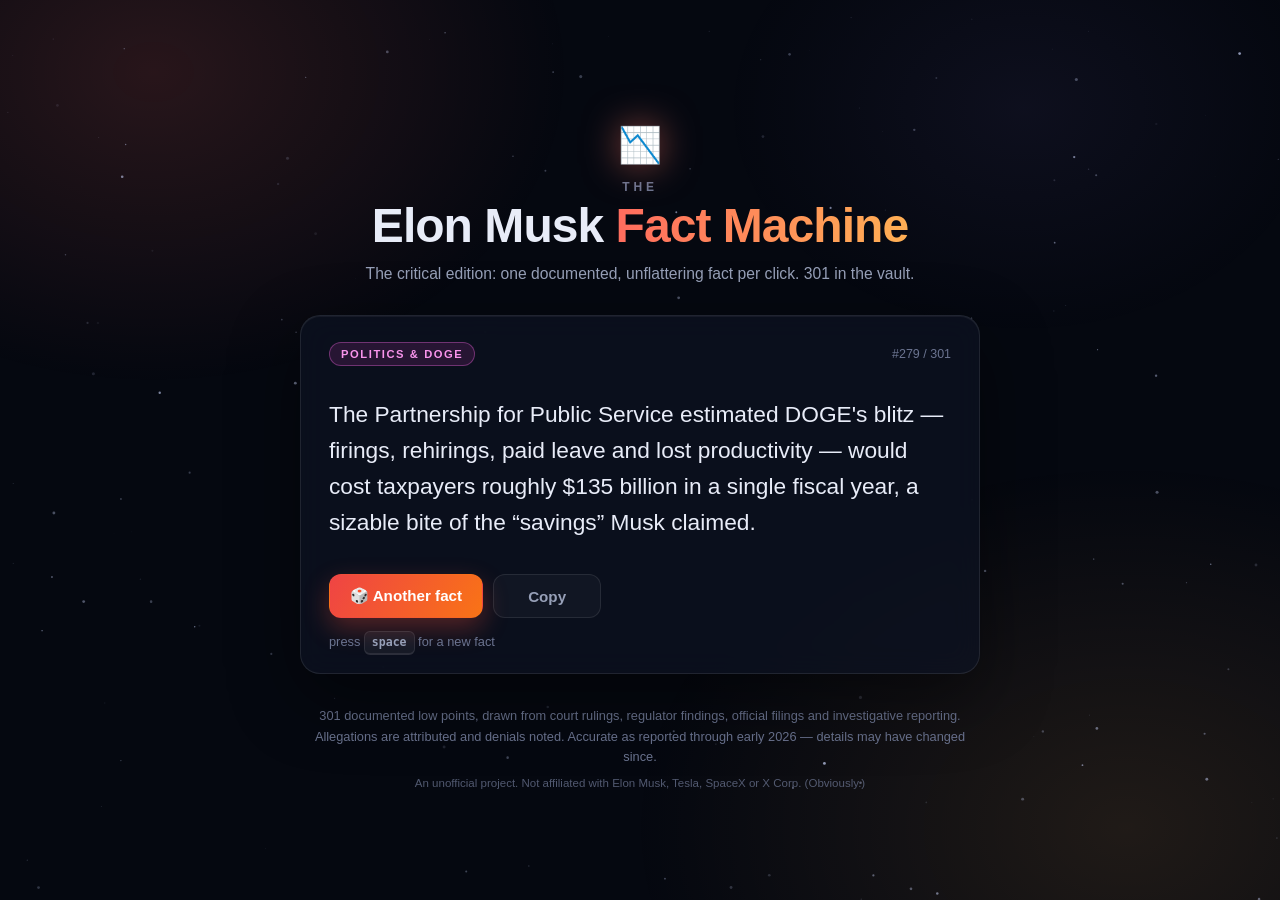
==== commit d8d1215d: "Expand fact vault to 301 entries in external facts.js Move the fact array and category hues out of i" ====
--- a/index.html
+++ b/index.html
@@ -1,115 +1,468 @@
 <!DOCTYPE html>
 <html lang="en">
 <head>
-<meta charset="utf-8">
+<meta charset="UTF-8">
 <meta name="viewport" content="width=device-width, initial-scale=1">
-<title>PokéPicker — Find your favorite Pokémon</title>
-<meta name="description" content="Discover your favorite Pokémon by picking between two at a time until only one remains.">
-<link rel="icon" href="data:image/svg+xml,%3Csvg xmlns='http://www.w3.org/2000/svg' viewBox='0 0 100 100'%3E%3Ccircle cx='50' cy='50' r='46' fill='%23f5f5f5'/%3E%3Cpath d='M4 50a46 46 0 0 1 92 0Z' fill='%23e3350d'/%3E%3Crect x='4' y='45' width='92' height='10' fill='%23222430'/%3E%3Ccircle cx='50' cy='50' r='15' fill='%23222430'/%3E%3Ccircle cx='50' cy='50' r='9' fill='%23fff'/%3E%3Ccircle cx='50' cy='50' r='4.5' fill='%23d8dbe6'/%3E%3C/svg%3E">
-<link rel="stylesheet" href="styles.css">
+<title>Elon Musk Fact Machine — Critical Edition</title>
+<meta name="description" content="One random, documented, unflattering Elon Musk fact per click. Hundreds in the vault.">
+<meta name="theme-color" content="#050810">
+<link rel="icon" href="data:image/svg+xml,%3Csvg%20xmlns='http://www.w3.org/2000/svg'%20viewBox='0%200%20100%20100'%3E%3Ctext%20y='.9em'%20font-size='90'%3E%F0%9F%93%89%3C/text%3E%3C/svg%3E">
+<style>
+  :root {
+    --bg: #050810;
+    --ink: #e8ecf8;
+    --muted: #97a0b8;
+    --faint: #6b7490;
+    --line: rgba(255, 255, 255, 0.09);
+    --card: rgba(13, 18, 34, 0.72);
+    --accent-1: #ff6b5e;
+    --accent-2: #ffb054;
+  }
+
+  * { margin: 0; padding: 0; box-sizing: border-box; }
+
+  html { color-scheme: dark; }
+
+  body {
+    font-family: ui-sans-serif, -apple-system, "Segoe UI", Roboto, Helvetica, Arial, sans-serif;
+    background: var(--bg);
+    color: var(--ink);
+    min-height: 100svh;
+    -webkit-font-smoothing: antialiased;
+  }
+
+  body::before {
+    content: "";
+    position: fixed;
+    inset: 0;
+    z-index: -2;
+    background:
+      radial-gradient(640px 480px at 12% 8%, rgba(255, 107, 94, 0.14), transparent 65%),
+      radial-gradient(760px 560px at 88% 92%, rgba(255, 176, 84, 0.11), transparent 65%),
+      radial-gradient(500px 380px at 80% 12%, rgba(167, 139, 250, 0.06), transparent 60%);
+    pointer-events: none;
+  }
+
+  #stars {
+    position: fixed;
+    inset: 0;
+    z-index: -1;
+    pointer-events: none;
+  }
+
+  .page {
+    max-width: 720px;
+    min-height: 100svh;
+    margin: 0 auto;
+    padding: 48px 20px 32px;
+    display: flex;
+    flex-direction: column;
+    justify-content: center;
+    gap: 32px;
+  }
+
+  .site-head { text-align: center; }
+
+  .logo {
+    font-size: 2.2rem;
+    filter: drop-shadow(0 0 18px rgba(255, 120, 100, 0.5));
+  }
+
+  .kicker {
+    margin-top: 14px;
+    font-size: 0.75rem;
+    font-weight: 600;
+    letter-spacing: 0.32em;
+    text-transform: uppercase;
+    color: var(--faint);
+  }
+
+  h1 {
+    margin-top: 6px;
+    font-size: clamp(1.9rem, 5.5vw, 3rem);
+    font-weight: 800;
+    letter-spacing: -0.02em;
+    line-height: 1.1;
+  }
+
+  .grad {
+    background: linear-gradient(100deg, var(--accent-1), var(--accent-2));
+    -webkit-background-clip: text;
+    background-clip: text;
+    color: transparent;
+  }
+
+  .sub {
+    margin-top: 12px;
+    color: var(--muted);
+    font-size: 0.98rem;
+  }
+
+  .card {
+    background: var(--card);
+    border: 1px solid var(--line);
+    border-radius: 20px;
+    padding: 26px 28px 24px;
+    backdrop-filter: blur(14px);
+    -webkit-backdrop-filter: blur(14px);
+    box-shadow:
+      0 24px 70px rgba(0, 0, 0, 0.45),
+      inset 0 1px 0 rgba(255, 255, 255, 0.05);
+  }
+
+  .card-top {
+    display: flex;
+    flex-wrap: wrap;
+    align-items: center;
+    justify-content: space-between;
+    gap: 12px;
+  }
+
+  .chip {
+    --h: 0;
+    font-size: 0.7rem;
+    font-weight: 700;
+    letter-spacing: 0.14em;
+    text-transform: uppercase;
+    padding: 5px 11px;
+    border-radius: 999px;
+    color: hsl(var(--h) 90% 78%);
+    background: hsl(var(--h) 80% 60% / 0.13);
+    border: 1px solid hsl(var(--h) 75% 65% / 0.38);
+    white-space: nowrap;
+  }
+
+  .count {
+    font-size: 0.78rem;
+    font-variant-numeric: tabular-nums;
+    color: var(--faint);
+  }
+
+  .fact-wrap {
+    margin: 20px 0 22px;
+    min-height: 10.4em;
+    display: flex;
+    align-items: center;
+  }
+
+  .fact-wrap.enter { animation: rise 340ms cubic-bezier(0.2, 0.7, 0.3, 1); }
+
+  @keyframes rise {
+    from { opacity: 0; transform: translateY(10px); }
+    to   { opacity: 1; transform: none; }
+  }
+
+  .fact {
+    font-size: clamp(1.12rem, 2.6vw, 1.42rem);
+    line-height: 1.58;
+    font-weight: 450;
+    text-wrap: pretty;
+  }
+
+  .actions {
+    display: flex;
+    flex-wrap: wrap;
+    gap: 10px;
+  }
+
+  .btn {
+    font: inherit;
+    font-weight: 650;
+    font-size: 0.95rem;
+    padding: 12px 20px;
+    border-radius: 12px;
+    border: 1px solid transparent;
+    cursor: pointer;
+    transition: transform 120ms ease, box-shadow 120ms ease, background 120ms ease,
+                border-color 120ms ease, color 120ms ease;
+  }
+
+  .btn:focus-visible,
+  a:focus-visible {
+    outline: 2px solid var(--accent-1);
+    outline-offset: 2px;
+  }
+
+  .btn.primary {
+    color: #fff;
+    background: linear-gradient(120deg, #ef4444, #f97316);
+    box-shadow: 0 10px 26px rgba(239, 80, 60, 0.32);
+  }
+
+  .btn.primary:hover { transform: translateY(-1px); box-shadow: 0 14px 30px rgba(239, 80, 60, 0.42); }
+  .btn.primary:active { transform: translateY(0); box-shadow: 0 6px 16px rgba(239, 80, 60, 0.3); }
+
+  .btn.ghost {
+    color: var(--muted);
+    background: rgba(255, 255, 255, 0.03);
+    border-color: var(--line);
+    min-width: 108px;
+  }
+
+  .btn.ghost:hover { color: var(--ink); border-color: rgba(255, 255, 255, 0.22); }
+
+  .hint {
+    margin-top: 16px;
+    font-size: 0.8rem;
+    color: var(--faint);
+  }
+
+  kbd {
+    font: 600 0.72rem/1 ui-monospace, SFMono-Regular, Menlo, Consolas, monospace;
+    padding: 3px 7px 4px;
+    border-radius: 6px;
+    border: 1px solid var(--line);
+    border-bottom-width: 2px;
+    background: rgba(255, 255, 255, 0.05);
+    color: var(--muted);
+  }
+
+  footer {
+    text-align: center;
+    color: var(--faint);
+    font-size: 0.8rem;
+    line-height: 1.6;
+  }
+
+  footer .tiny { margin-top: 6px; font-size: 0.72rem; opacity: 0.75; }
+
+  @media (max-width: 520px) {
+    .page { padding-top: 36px; gap: 26px; }
+    .card { padding: 20px 18px 18px; }
+    .fact-wrap { min-height: 14em; }
+    .hint { display: none; }
+  }
+
+  @media (prefers-reduced-motion: reduce) {
+    * { animation: none !important; transition: none !important; }
+  }
+</style>
 </head>
 <body>
-
-<header class="site-header">
-  <button class="logo" id="btn-home" type="button" aria-label="PokéPicker home">
-    <svg viewBox="0 0 100 100" aria-hidden="true"><circle cx="50" cy="50" r="46" fill="#f5f5f5"/><path d="M4 50a46 46 0 0 1 92 0Z" fill="#e3350d"/><rect x="4" y="45" width="92" height="10" fill="#222430"/><circle cx="50" cy="50" r="15" fill="#222430"/><circle cx="50" cy="50" r="9" fill="#fff"/><circle cx="50" cy="50" r="4.5" fill="#d8dbe6"/></svg>
-    <span>Poké<em>Picker</em></span>
-  </button>
-</header>
-
-<main>
-
-  <!-- ============ Start screen ============ -->
-  <section class="screen" id="screen-start">
-    <h1 class="hero-title">Find your favorite <span>Pokémon</span></h1>
-    <p class="tagline">Two Pokémon face off — tap the one you like more. Winners advance, round after round, until a single champion remains: <strong>your favorite</strong>.</p>
-
-    <div class="panel">
-      <div class="panel-block">
-        <div class="panel-heading">
-          <h2>Generations</h2>
-          <div class="gen-actions">
-            <button class="btn-mini" id="gens-all" type="button">All</button>
-            <button class="btn-mini" id="gens-none" type="button">None</button>
-          </div>
-        </div>
-        <div class="gen-grid" id="gen-grid"></div>
+<canvas id="stars" aria-hidden="true"></canvas>
+
+<div class="page">
+  <header class="site-head">
+    <div class="logo" aria-hidden="true">📉</div>
+    <p class="kicker">The</p>
+    <h1>Elon Musk <span class="grad">Fact&nbsp;Machine</span></h1>
+    <p class="sub">The critical edition: one documented, unflattering fact per click.
+       <span id="vaultA">Hundreds</span> in the vault.</p>
+  </header>
+
+  <main>
+    <section class="card" aria-label="Random Elon Musk fact">
+      <div class="card-top">
+        <span class="chip" id="chip">…</span>
+        <span class="count" id="count"></span>
       </div>
 
-      <div class="panel-block">
-        <h2>Bracket size</h2>
-        <div class="size-row" id="size-row"></div>
+      <blockquote class="fact-wrap" id="factWrap">
+        <p class="fact" id="fact" aria-live="polite">Loading a fact…</p>
+      </blockquote>
+
+      <div class="actions">
+        <button class="btn primary" id="next" type="button">
+          <span aria-hidden="true">🎲</span> Another fact
+        </button>
+        <button class="btn ghost" id="copy" type="button">Copy</button>
       </div>
 
-      <p class="pool-summary" id="pool-summary"></p>
-      <button class="btn-primary" id="btn-start" type="button">Start picking</button>
-    </div>
-  </section>
-
-  <!-- ============ Battle screen ============ -->
-  <section class="screen hidden" id="screen-battle">
-    <div class="battle-top">
-      <div class="round-label" id="round-label"></div>
-      <div class="match-label" id="match-label" aria-live="polite"></div>
-      <div class="progress" role="progressbar" aria-label="Bracket progress"><div class="progress-fill" id="progress-fill"></div></div>
-    </div>
-
-    <div class="arena">
-      <button class="poke-card" id="card-a" type="button">
-        <span class="card-glow" aria-hidden="true"></span>
-        <img class="poke-img" alt="" draggable="false">
-        <span class="poke-id"></span>
-        <span class="poke-name"></span>
-        <span class="type-badges"></span>
-      </button>
-
-      <div class="vs" aria-hidden="true">VS</div>
-
-      <button class="poke-card" id="card-b" type="button">
-        <span class="card-glow" aria-hidden="true"></span>
-        <img class="poke-img" alt="" draggable="false">
-        <span class="poke-id"></span>
-        <span class="poke-name"></span>
-        <span class="type-badges"></span>
-      </button>
-    </div>
-
-    <div class="battle-actions">
-      <button class="btn-ghost" id="btn-undo" type="button">↩ Undo</button>
-      <button class="btn-ghost" id="btn-restart" type="button">Restart</button>
-    </div>
-    <p class="hint">Tip: pick with the <kbd>←</kbd> and <kbd>→</kbd> keys, undo with <kbd>Z</kbd></p>
-  </section>
-
-  <!-- ============ Champion screen ============ -->
-  <section class="screen hidden" id="screen-winner">
-    <p class="champ-kicker">Your favorite Pokémon is</p>
-    <div class="champ-hero" id="champ-hero">
-      <span class="champ-glow" aria-hidden="true"></span>
-      <img class="champ-img" id="champ-img" alt="" draggable="false">
-    </div>
-    <h1 class="champ-name" id="champ-name"></h1>
-    <div class="champ-meta" id="champ-meta"></div>
-    <p class="champ-stats" id="champ-stats"></p>
-
-    <div class="podium" id="podium"></div>
-
-    <div class="champ-actions">
-      <button class="btn-primary" id="btn-again" type="button">Run it back</button>
-      <button class="btn-ghost" id="btn-settings" type="button">Change settings</button>
-      <button class="btn-ghost" id="btn-undo-final" type="button">↩ Undo last pick</button>
-    </div>
-  </section>
-
-</main>
-
-<footer class="site-footer">
-  <p>Fan project · Artwork &amp; data from <a href="https://pokeapi.co" rel="noopener">PokéAPI</a> · Pokémon © Nintendo / Creatures Inc. / GAME FREAK inc.</p>
-</footer>
-
-<canvas class="confetti hidden" id="confetti" aria-hidden="true"></canvas>
-
-<script src="data.js"></script>
-<script src="app.js"></script>
+      <p class="hint">press <kbd>space</kbd> for a new fact</p>
+    </section>
+  </main>
+
+  <footer>
+    <p><span id="vaultB">These are</span> documented low points, drawn from court rulings, regulator findings,
+       official filings and investigative reporting.<br>
+       Allegations are attributed and denials noted. Accurate as reported through early 2026 — details may have changed since.</p>
+    <p class="tiny">An unofficial project. Not affiliated with Elon Musk, Tesla, SpaceX or X&nbsp;Corp. (Obviously.)</p>
+  </footer>
+</div>
+
+<script src="facts.js"></script>
+<script>
+(function () {
+  "use strict";
+
+  var FACTS = window.FACTS || [];
+  var HUES = window.FACT_HUES || {};
+
+  // keep the on-page copy in sync with the real vault size
+  document.getElementById("vaultA").textContent = String(FACTS.length);
+  document.getElementById("vaultB").textContent = String(FACTS.length);
+
+  /* ------------------------------------------------------------------ *
+   *  Random fact plumbing (shuffle bag: no repeats until all are seen)  *
+   * ------------------------------------------------------------------ */
+  var factEl = document.getElementById("fact");
+  var wrapEl = document.getElementById("factWrap");
+  var chipEl = document.getElementById("chip");
+  var countEl = document.getElementById("count");
+  var nextBtn = document.getElementById("next");
+  var copyBtn = document.getElementById("copy");
+
+  var bag = [];
+  var current = -1;
+
+  function refillBag() {
+    bag = FACTS.map(function (_, i) { return i; });
+    for (var i = bag.length - 1; i > 0; i--) {
+      var j = Math.floor(Math.random() * (i + 1));
+      var tmp = bag[i]; bag[i] = bag[j]; bag[j] = tmp;
+    }
+    // avoid showing the same fact twice in a row across refills
+    if (bag.length > 1 && bag[bag.length - 1] === current) {
+      var t2 = bag[0]; bag[0] = bag[bag.length - 1]; bag[bag.length - 1] = t2;
+    }
+  }
+
+  function showFact(i) {
+    var f = FACTS[i];
+    current = i;
+    chipEl.textContent = f.c;
+    chipEl.style.setProperty("--h", HUES[f.c] || 0);
+    countEl.textContent = "#" + (i + 1) + " / " + FACTS.length;
+    factEl.textContent = f.t;
+    wrapEl.classList.remove("enter");
+    void wrapEl.offsetWidth; // restart the entrance animation
+    wrapEl.classList.add("enter");
+  }
+
+  function newFact() {
+    if (FACTS.length === 0) return;
+    if (bag.length === 0) refillBag();
+    showFact(bag.pop());
+  }
+
+  nextBtn.addEventListener("click", newFact);
+
+  copyBtn.addEventListener("click", function () {
+    var text = current >= 0 ? FACTS[current].t : "";
+    function done(ok) {
+      copyBtn.textContent = ok ? "Copied ✓" : "Copy failed";
+      clearTimeout(copyBtn._t);
+      copyBtn._t = setTimeout(function () { copyBtn.textContent = "Copy"; }, 1400);
+    }
+    if (navigator.clipboard && navigator.clipboard.writeText) {
+      navigator.clipboard.writeText(text).then(function () { done(true); }, function () { done(fallbackCopy(text)); });
+    } else {
+      done(fallbackCopy(text));
+    }
+  });
+
+  function fallbackCopy(text) {
+    var ta = document.createElement("textarea");
+    ta.value = text;
+    ta.style.position = "fixed";
+    ta.style.opacity = "0";
+    document.body.appendChild(ta);
+    ta.select();
+    var ok = false;
+    try { ok = document.execCommand("copy"); } catch (e) { /* unsupported */ }
+    ta.remove();
+    return ok;
+  }
+
+  document.addEventListener("keydown", function (e) {
+    if (e.repeat) return;
+    var isSpace = e.code === "Space";
+    var isN = e.key === "n" || e.key === "N";
+    if (!isSpace && !isN) return;
+    var tag = document.activeElement && document.activeElement.tagName;
+    if (isSpace && tag === "BUTTON") return; // let the focused button handle it
+    e.preventDefault();
+    newFact();
+  });
+
+  newFact();
+
+  /* ------------------------------------------------------------------ *
+   *  Starfield                                                          *
+   * ------------------------------------------------------------------ */
+  var canvas = document.getElementById("stars");
+  var ctx = canvas.getContext("2d");
+  var reduceMotion = window.matchMedia("(prefers-reduced-motion: reduce)").matches;
+  var stars = [], meteors = [], W = 0, H = 0, raf = 0;
+
+  function resize() {
+    var dpr = Math.min(window.devicePixelRatio || 1, 2);
+    W = window.innerWidth;
+    H = window.innerHeight;
+    canvas.width = W * dpr;
+    canvas.height = H * dpr;
+    ctx.setTransform(dpr, 0, 0, dpr, 0, 0);
+    var n = Math.min(240, Math.round(W * H / 6500));
+    stars = [];
+    for (var i = 0; i < n; i++) {
+      stars.push({
+        x: Math.random() * W,
+        y: Math.random() * H,
+        r: Math.random() * 1.25 + 0.3,
+        a: Math.random() * 0.5 + 0.22,
+        tw: Math.random() * Math.PI * 2,
+        sp: Math.random() * 1.1 + 0.35
+      });
+    }
+    if (reduceMotion) draw(0);
+  }
+
+  function draw(t) {
+    ctx.clearRect(0, 0, W, H);
+    ctx.fillStyle = "#cdd8ff";
+    for (var i = 0; i < stars.length; i++) {
+      var s = stars[i];
+      var a = reduceMotion ? s.a : s.a * (0.6 + 0.4 * Math.sin(s.tw + t * 0.001 * s.sp));
+      ctx.globalAlpha = Math.max(a, 0.05);
+      ctx.beginPath();
+      ctx.arc(s.x, s.y, s.r, 0, 6.2832);
+      ctx.fill();
+    }
+    for (var m = meteors.length - 1; m >= 0; m--) {
+      var mt = meteors[m];
+      mt.x += mt.vx; mt.y += mt.vy; mt.life--;
+      if (mt.life <= 0 || mt.y > H + 40) { meteors.splice(m, 1); continue; }
+      var g = ctx.createLinearGradient(mt.x, mt.y, mt.x - mt.vx * 11, mt.y - mt.vy * 11);
+      g.addColorStop(0, "rgba(210,224,255,0.9)");
+      g.addColorStop(1, "rgba(210,224,255,0)");
+      ctx.globalAlpha = Math.min(1, mt.life / 24);
+      ctx.strokeStyle = g;
+      ctx.lineWidth = 1.6;
+      ctx.lineCap = "round";
+      ctx.beginPath();
+      ctx.moveTo(mt.x, mt.y);
+      ctx.lineTo(mt.x - mt.vx * 11, mt.y - mt.vy * 11);
+      ctx.stroke();
+    }
+    ctx.globalAlpha = 1;
+  }
+
+  function loop(t) {
+    draw(t);
+    raf = requestAnimationFrame(loop);
+  }
+
+  resize();
+  window.addEventListener("resize", resize);
+
+  if (!reduceMotion) {
+    raf = requestAnimationFrame(loop);
+    setInterval(function () {
+      if (document.hidden || meteors.length > 1 || Math.random() < 0.55) return;
+      meteors.push({
+        x: W * 0.1 + Math.random() * W * 0.8,
+        y: Math.random() * H * 0.3,
+        vx: (Math.random() < 0.5 ? -1 : 1) * (4 + Math.random() * 3),
+        vy: 2 + Math.random() * 2,
+        life: 55
+      });
+    }, 4000);
+    document.addEventListener("visibilitychange", function () {
+      cancelAnimationFrame(raf);
+      if (!document.hidden) raf = requestAnimationFrame(loop);
+    });
+  }
+})();
+</script>
 </body>
 </html>
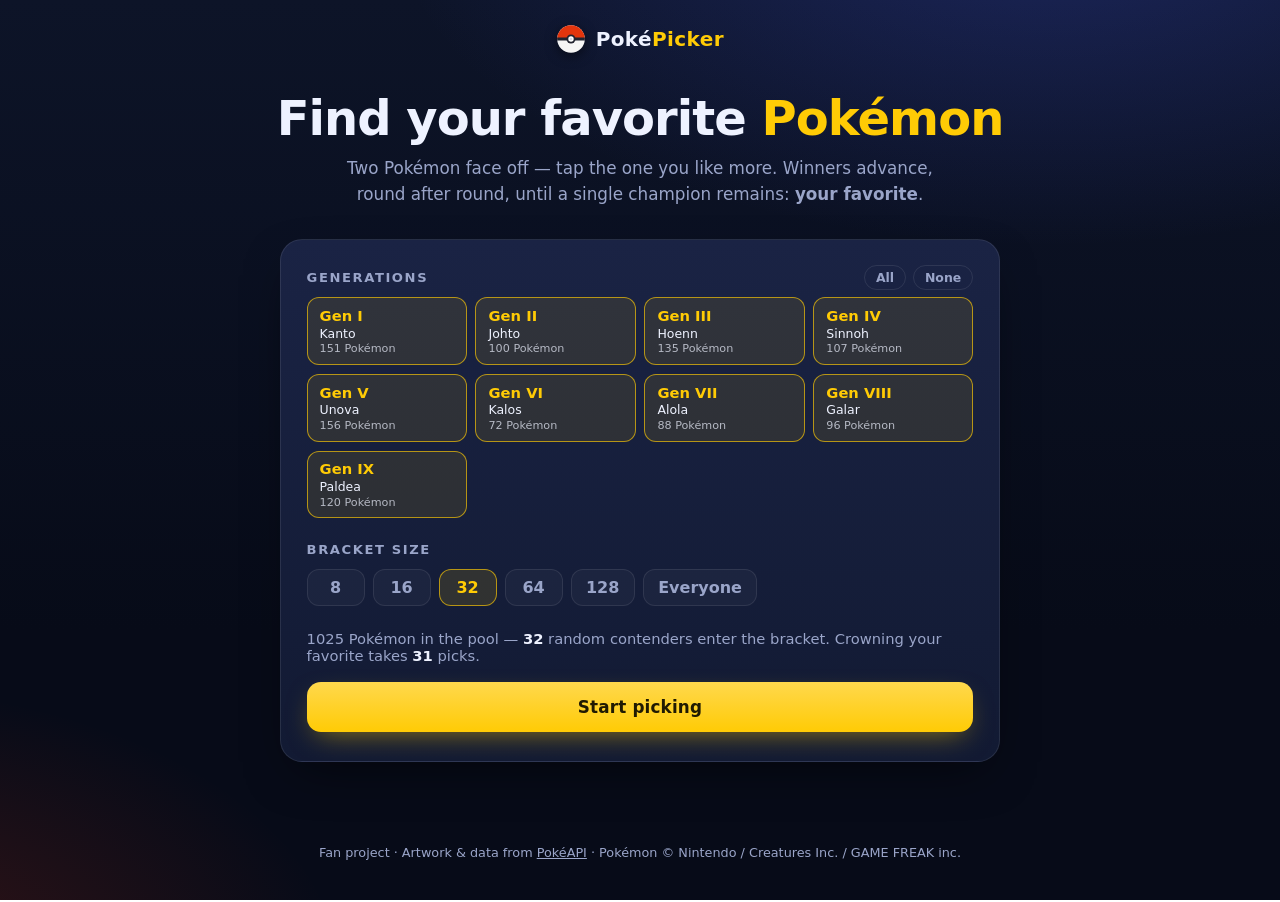
==== commit b6b9c70a: "Merge pull request #1: Add PokéPicker, a bracket-style favorite Pokémon finder Add PokéPicker, a bra" ====
--- a/index.html
+++ b/index.html
@@ -1,468 +1,115 @@
 <!DOCTYPE html>
 <html lang="en">
 <head>
-<meta charset="UTF-8">
+<meta charset="utf-8">
 <meta name="viewport" content="width=device-width, initial-scale=1">
-<title>Elon Musk Fact Machine — Critical Edition</title>
-<meta name="description" content="One random, documented, unflattering Elon Musk fact per click. Hundreds in the vault.">
-<meta name="theme-color" content="#050810">
-<link rel="icon" href="data:image/svg+xml,%3Csvg%20xmlns='http://www.w3.org/2000/svg'%20viewBox='0%200%20100%20100'%3E%3Ctext%20y='.9em'%20font-size='90'%3E%F0%9F%93%89%3C/text%3E%3C/svg%3E">
-<style>
-  :root {
-    --bg: #050810;
-    --ink: #e8ecf8;
-    --muted: #97a0b8;
-    --faint: #6b7490;
-    --line: rgba(255, 255, 255, 0.09);
-    --card: rgba(13, 18, 34, 0.72);
-    --accent-1: #ff6b5e;
-    --accent-2: #ffb054;
-  }
-
-  * { margin: 0; padding: 0; box-sizing: border-box; }
-
-  html { color-scheme: dark; }
-
-  body {
-    font-family: ui-sans-serif, -apple-system, "Segoe UI", Roboto, Helvetica, Arial, sans-serif;
-    background: var(--bg);
-    color: var(--ink);
-    min-height: 100svh;
-    -webkit-font-smoothing: antialiased;
-  }
-
-  body::before {
-    content: "";
-    position: fixed;
-    inset: 0;
-    z-index: -2;
-    background:
-      radial-gradient(640px 480px at 12% 8%, rgba(255, 107, 94, 0.14), transparent 65%),
-      radial-gradient(760px 560px at 88% 92%, rgba(255, 176, 84, 0.11), transparent 65%),
-      radial-gradient(500px 380px at 80% 12%, rgba(167, 139, 250, 0.06), transparent 60%);
-    pointer-events: none;
-  }
-
-  #stars {
-    position: fixed;
-    inset: 0;
-    z-index: -1;
-    pointer-events: none;
-  }
-
-  .page {
-    max-width: 720px;
-    min-height: 100svh;
-    margin: 0 auto;
-    padding: 48px 20px 32px;
-    display: flex;
-    flex-direction: column;
-    justify-content: center;
-    gap: 32px;
-  }
-
-  .site-head { text-align: center; }
-
-  .logo {
-    font-size: 2.2rem;
-    filter: drop-shadow(0 0 18px rgba(255, 120, 100, 0.5));
-  }
-
-  .kicker {
-    margin-top: 14px;
-    font-size: 0.75rem;
-    font-weight: 600;
-    letter-spacing: 0.32em;
-    text-transform: uppercase;
-    color: var(--faint);
-  }
-
-  h1 {
-    margin-top: 6px;
-    font-size: clamp(1.9rem, 5.5vw, 3rem);
-    font-weight: 800;
-    letter-spacing: -0.02em;
-    line-height: 1.1;
-  }
-
-  .grad {
-    background: linear-gradient(100deg, var(--accent-1), var(--accent-2));
-    -webkit-background-clip: text;
-    background-clip: text;
-    color: transparent;
-  }
-
-  .sub {
-    margin-top: 12px;
-    color: var(--muted);
-    font-size: 0.98rem;
-  }
-
-  .card {
-    background: var(--card);
-    border: 1px solid var(--line);
-    border-radius: 20px;
-    padding: 26px 28px 24px;
-    backdrop-filter: blur(14px);
-    -webkit-backdrop-filter: blur(14px);
-    box-shadow:
-      0 24px 70px rgba(0, 0, 0, 0.45),
-      inset 0 1px 0 rgba(255, 255, 255, 0.05);
-  }
-
-  .card-top {
-    display: flex;
-    flex-wrap: wrap;
-    align-items: center;
-    justify-content: space-between;
-    gap: 12px;
-  }
-
-  .chip {
-    --h: 0;
-    font-size: 0.7rem;
-    font-weight: 700;
-    letter-spacing: 0.14em;
-    text-transform: uppercase;
-    padding: 5px 11px;
-    border-radius: 999px;
-    color: hsl(var(--h) 90% 78%);
-    background: hsl(var(--h) 80% 60% / 0.13);
-    border: 1px solid hsl(var(--h) 75% 65% / 0.38);
-    white-space: nowrap;
-  }
-
-  .count {
-    font-size: 0.78rem;
-    font-variant-numeric: tabular-nums;
-    color: var(--faint);
-  }
-
-  .fact-wrap {
-    margin: 20px 0 22px;
-    min-height: 10.4em;
-    display: flex;
-    align-items: center;
-  }
-
-  .fact-wrap.enter { animation: rise 340ms cubic-bezier(0.2, 0.7, 0.3, 1); }
-
-  @keyframes rise {
-    from { opacity: 0; transform: translateY(10px); }
-    to   { opacity: 1; transform: none; }
-  }
-
-  .fact {
-    font-size: clamp(1.12rem, 2.6vw, 1.42rem);
-    line-height: 1.58;
-    font-weight: 450;
-    text-wrap: pretty;
-  }
-
-  .actions {
-    display: flex;
-    flex-wrap: wrap;
-    gap: 10px;
-  }
-
-  .btn {
-    font: inherit;
-    font-weight: 650;
-    font-size: 0.95rem;
-    padding: 12px 20px;
-    border-radius: 12px;
-    border: 1px solid transparent;
-    cursor: pointer;
-    transition: transform 120ms ease, box-shadow 120ms ease, background 120ms ease,
-                border-color 120ms ease, color 120ms ease;
-  }
-
-  .btn:focus-visible,
-  a:focus-visible {
-    outline: 2px solid var(--accent-1);
-    outline-offset: 2px;
-  }
-
-  .btn.primary {
-    color: #fff;
-    background: linear-gradient(120deg, #ef4444, #f97316);
-    box-shadow: 0 10px 26px rgba(239, 80, 60, 0.32);
-  }
-
-  .btn.primary:hover { transform: translateY(-1px); box-shadow: 0 14px 30px rgba(239, 80, 60, 0.42); }
-  .btn.primary:active { transform: translateY(0); box-shadow: 0 6px 16px rgba(239, 80, 60, 0.3); }
-
-  .btn.ghost {
-    color: var(--muted);
-    background: rgba(255, 255, 255, 0.03);
-    border-color: var(--line);
-    min-width: 108px;
-  }
-
-  .btn.ghost:hover { color: var(--ink); border-color: rgba(255, 255, 255, 0.22); }
-
-  .hint {
-    margin-top: 16px;
-    font-size: 0.8rem;
-    color: var(--faint);
-  }
-
-  kbd {
-    font: 600 0.72rem/1 ui-monospace, SFMono-Regular, Menlo, Consolas, monospace;
-    padding: 3px 7px 4px;
-    border-radius: 6px;
-    border: 1px solid var(--line);
-    border-bottom-width: 2px;
-    background: rgba(255, 255, 255, 0.05);
-    color: var(--muted);
-  }
-
-  footer {
-    text-align: center;
-    color: var(--faint);
-    font-size: 0.8rem;
-    line-height: 1.6;
-  }
-
-  footer .tiny { margin-top: 6px; font-size: 0.72rem; opacity: 0.75; }
-
-  @media (max-width: 520px) {
-    .page { padding-top: 36px; gap: 26px; }
-    .card { padding: 20px 18px 18px; }
-    .fact-wrap { min-height: 14em; }
-    .hint { display: none; }
-  }
-
-  @media (prefers-reduced-motion: reduce) {
-    * { animation: none !important; transition: none !important; }
-  }
-</style>
+<title>PokéPicker — Find your favorite Pokémon</title>
+<meta name="description" content="Discover your favorite Pokémon by picking between two at a time until only one remains.">
+<link rel="icon" href="data:image/svg+xml,%3Csvg xmlns='http://www.w3.org/2000/svg' viewBox='0 0 100 100'%3E%3Ccircle cx='50' cy='50' r='46' fill='%23f5f5f5'/%3E%3Cpath d='M4 50a46 46 0 0 1 92 0Z' fill='%23e3350d'/%3E%3Crect x='4' y='45' width='92' height='10' fill='%23222430'/%3E%3Ccircle cx='50' cy='50' r='15' fill='%23222430'/%3E%3Ccircle cx='50' cy='50' r='9' fill='%23fff'/%3E%3Ccircle cx='50' cy='50' r='4.5' fill='%23d8dbe6'/%3E%3C/svg%3E">
+<link rel="stylesheet" href="styles.css">
 </head>
 <body>
-<canvas id="stars" aria-hidden="true"></canvas>
 
-<div class="page">
-  <header class="site-head">
-    <div class="logo" aria-hidden="true">📉</div>
-    <p class="kicker">The</p>
-    <h1>Elon Musk <span class="grad">Fact&nbsp;Machine</span></h1>
-    <p class="sub">The critical edition: one documented, unflattering fact per click.
-       <span id="vaultA">Hundreds</span> in the vault.</p>
-  </header>
+<header class="site-header">
+  <button class="logo" id="btn-home" type="button" aria-label="PokéPicker home">
+    <svg viewBox="0 0 100 100" aria-hidden="true"><circle cx="50" cy="50" r="46" fill="#f5f5f5"/><path d="M4 50a46 46 0 0 1 92 0Z" fill="#e3350d"/><rect x="4" y="45" width="92" height="10" fill="#222430"/><circle cx="50" cy="50" r="15" fill="#222430"/><circle cx="50" cy="50" r="9" fill="#fff"/><circle cx="50" cy="50" r="4.5" fill="#d8dbe6"/></svg>
+    <span>Poké<em>Picker</em></span>
+  </button>
+</header>
 
-  <main>
-    <section class="card" aria-label="Random Elon Musk fact">
-      <div class="card-top">
-        <span class="chip" id="chip">…</span>
-        <span class="count" id="count"></span>
+<main>
+
+  <!-- ============ Start screen ============ -->
+  <section class="screen" id="screen-start">
+    <h1 class="hero-title">Find your favorite <span>Pokémon</span></h1>
+    <p class="tagline">Two Pokémon face off — tap the one you like more. Winners advance, round after round, until a single champion remains: <strong>your favorite</strong>.</p>
+
+    <div class="panel">
+      <div class="panel-block">
+        <div class="panel-heading">
+          <h2>Generations</h2>
+          <div class="gen-actions">
+            <button class="btn-mini" id="gens-all" type="button">All</button>
+            <button class="btn-mini" id="gens-none" type="button">None</button>
+          </div>
+        </div>
+        <div class="gen-grid" id="gen-grid"></div>
       </div>
 
-      <blockquote class="fact-wrap" id="factWrap">
-        <p class="fact" id="fact" aria-live="polite">Loading a fact…</p>
-      </blockquote>
-
-      <div class="actions">
-        <button class="btn primary" id="next" type="button">
-          <span aria-hidden="true">🎲</span> Another fact
-        </button>
-        <button class="btn ghost" id="copy" type="button">Copy</button>
+      <div class="panel-block">
+        <h2>Bracket size</h2>
+        <div class="size-row" id="size-row"></div>
       </div>
 
-      <p class="hint">press <kbd>space</kbd> for a new fact</p>
-    </section>
-  </main>
+      <p class="pool-summary" id="pool-summary"></p>
+      <button class="btn-primary" id="btn-start" type="button">Start picking</button>
+    </div>
+  </section>
 
-  <footer>
-    <p><span id="vaultB">These are</span> documented low points, drawn from court rulings, regulator findings,
-       official filings and investigative reporting.<br>
-       Allegations are attributed and denials noted. Accurate as reported through early 2026 — details may have changed since.</p>
-    <p class="tiny">An unofficial project. Not affiliated with Elon Musk, Tesla, SpaceX or X&nbsp;Corp. (Obviously.)</p>
-  </footer>
-</div>
+  <!-- ============ Battle screen ============ -->
+  <section class="screen hidden" id="screen-battle">
+    <div class="battle-top">
+      <div class="round-label" id="round-label"></div>
+      <div class="match-label" id="match-label" aria-live="polite"></div>
+      <div class="progress" role="progressbar" aria-label="Bracket progress"><div class="progress-fill" id="progress-fill"></div></div>
+    </div>
 
-<script src="facts.js"></script>
-<script>
-(function () {
-  "use strict";
+    <div class="arena">
+      <button class="poke-card" id="card-a" type="button">
+        <span class="card-glow" aria-hidden="true"></span>
+        <img class="poke-img" alt="" draggable="false">
+        <span class="poke-id"></span>
+        <span class="poke-name"></span>
+        <span class="type-badges"></span>
+      </button>
 
-  var FACTS = window.FACTS || [];
-  var HUES = window.FACT_HUES || {};
+      <div class="vs" aria-hidden="true">VS</div>
 
-  // keep the on-page copy in sync with the real vault size
-  document.getElementById("vaultA").textContent = String(FACTS.length);
-  document.getElementById("vaultB").textContent = String(FACTS.length);
+      <button class="poke-card" id="card-b" type="button">
+        <span class="card-glow" aria-hidden="true"></span>
+        <img class="poke-img" alt="" draggable="false">
+        <span class="poke-id"></span>
+        <span class="poke-name"></span>
+        <span class="type-badges"></span>
+      </button>
+    </div>
 
-  /* ------------------------------------------------------------------ *
-   *  Random fact plumbing (shuffle bag: no repeats until all are seen)  *
-   * ------------------------------------------------------------------ */
-  var factEl = document.getElementById("fact");
-  var wrapEl = document.getElementById("factWrap");
-  var chipEl = document.getElementById("chip");
-  var countEl = document.getElementById("count");
-  var nextBtn = document.getElementById("next");
-  var copyBtn = document.getElementById("copy");
+    <div class="battle-actions">
+      <button class="btn-ghost" id="btn-undo" type="button">↩ Undo</button>
+      <button class="btn-ghost" id="btn-restart" type="button">Restart</button>
+    </div>
+    <p class="hint">Tip: pick with the <kbd>←</kbd> and <kbd>→</kbd> keys, undo with <kbd>Z</kbd></p>
+  </section>
 
-  var bag = [];
-  var current = -1;
+  <!-- ============ Champion screen ============ -->
+  <section class="screen hidden" id="screen-winner">
+    <p class="champ-kicker">Your favorite Pokémon is</p>
+    <div class="champ-hero" id="champ-hero">
+      <span class="champ-glow" aria-hidden="true"></span>
+      <img class="champ-img" id="champ-img" alt="" draggable="false">
+    </div>
+    <h1 class="champ-name" id="champ-name"></h1>
+    <div class="champ-meta" id="champ-meta"></div>
+    <p class="champ-stats" id="champ-stats"></p>
 
-  function refillBag() {
-    bag = FACTS.map(function (_, i) { return i; });
-    for (var i = bag.length - 1; i > 0; i--) {
-      var j = Math.floor(Math.random() * (i + 1));
-      var tmp = bag[i]; bag[i] = bag[j]; bag[j] = tmp;
-    }
-    // avoid showing the same fact twice in a row across refills
-    if (bag.length > 1 && bag[bag.length - 1] === current) {
-      var t2 = bag[0]; bag[0] = bag[bag.length - 1]; bag[bag.length - 1] = t2;
-    }
-  }
+    <div class="podium" id="podium"></div>
 
-  function showFact(i) {
-    var f = FACTS[i];
-    current = i;
-    chipEl.textContent = f.c;
-    chipEl.style.setProperty("--h", HUES[f.c] || 0);
-    countEl.textContent = "#" + (i + 1) + " / " + FACTS.length;
-    factEl.textContent = f.t;
-    wrapEl.classList.remove("enter");
-    void wrapEl.offsetWidth; // restart the entrance animation
-    wrapEl.classList.add("enter");
-  }
+    <div class="champ-actions">
+      <button class="btn-primary" id="btn-again" type="button">Run it back</button>
+      <button class="btn-ghost" id="btn-settings" type="button">Change settings</button>
+      <button class="btn-ghost" id="btn-undo-final" type="button">↩ Undo last pick</button>
+    </div>
+  </section>
 
-  function newFact() {
-    if (FACTS.length === 0) return;
-    if (bag.length === 0) refillBag();
-    showFact(bag.pop());
-  }
+</main>
 
-  nextBtn.addEventListener("click", newFact);
+<footer class="site-footer">
+  <p>Fan project · Artwork &amp; data from <a href="https://pokeapi.co" rel="noopener">PokéAPI</a> · Pokémon © Nintendo / Creatures Inc. / GAME FREAK inc.</p>
+</footer>
 
-  copyBtn.addEventListener("click", function () {
-    var text = current >= 0 ? FACTS[current].t : "";
-    function done(ok) {
-      copyBtn.textContent = ok ? "Copied ✓" : "Copy failed";
-      clearTimeout(copyBtn._t);
-      copyBtn._t = setTimeout(function () { copyBtn.textContent = "Copy"; }, 1400);
-    }
-    if (navigator.clipboard && navigator.clipboard.writeText) {
-      navigator.clipboard.writeText(text).then(function () { done(true); }, function () { done(fallbackCopy(text)); });
-    } else {
-      done(fallbackCopy(text));
-    }
-  });
+<canvas class="confetti hidden" id="confetti" aria-hidden="true"></canvas>
 
-  function fallbackCopy(text) {
-    var ta = document.createElement("textarea");
-    ta.value = text;
-    ta.style.position = "fixed";
-    ta.style.opacity = "0";
-    document.body.appendChild(ta);
-    ta.select();
-    var ok = false;
-    try { ok = document.execCommand("copy"); } catch (e) { /* unsupported */ }
-    ta.remove();
-    return ok;
-  }
-
-  document.addEventListener("keydown", function (e) {
-    if (e.repeat) return;
-    var isSpace = e.code === "Space";
-    var isN = e.key === "n" || e.key === "N";
-    if (!isSpace && !isN) return;
-    var tag = document.activeElement && document.activeElement.tagName;
-    if (isSpace && tag === "BUTTON") return; // let the focused button handle it
-    e.preventDefault();
-    newFact();
-  });
-
-  newFact();
-
-  /* ------------------------------------------------------------------ *
-   *  Starfield                                                          *
-   * ------------------------------------------------------------------ */
-  var canvas = document.getElementById("stars");
-  var ctx = canvas.getContext("2d");
-  var reduceMotion = window.matchMedia("(prefers-reduced-motion: reduce)").matches;
-  var stars = [], meteors = [], W = 0, H = 0, raf = 0;
-
-  function resize() {
-    var dpr = Math.min(window.devicePixelRatio || 1, 2);
-    W = window.innerWidth;
-    H = window.innerHeight;
-    canvas.width = W * dpr;
-    canvas.height = H * dpr;
-    ctx.setTransform(dpr, 0, 0, dpr, 0, 0);
-    var n = Math.min(240, Math.round(W * H / 6500));
-    stars = [];
-    for (var i = 0; i < n; i++) {
-      stars.push({
-        x: Math.random() * W,
-        y: Math.random() * H,
-        r: Math.random() * 1.25 + 0.3,
-        a: Math.random() * 0.5 + 0.22,
-        tw: Math.random() * Math.PI * 2,
-        sp: Math.random() * 1.1 + 0.35
-      });
-    }
-    if (reduceMotion) draw(0);
-  }
-
-  function draw(t) {
-    ctx.clearRect(0, 0, W, H);
-    ctx.fillStyle = "#cdd8ff";
-    for (var i = 0; i < stars.length; i++) {
-      var s = stars[i];
-      var a = reduceMotion ? s.a : s.a * (0.6 + 0.4 * Math.sin(s.tw + t * 0.001 * s.sp));
-      ctx.globalAlpha = Math.max(a, 0.05);
-      ctx.beginPath();
-      ctx.arc(s.x, s.y, s.r, 0, 6.2832);
-      ctx.fill();
-    }
-    for (var m = meteors.length - 1; m >= 0; m--) {
-      var mt = meteors[m];
-      mt.x += mt.vx; mt.y += mt.vy; mt.life--;
-      if (mt.life <= 0 || mt.y > H + 40) { meteors.splice(m, 1); continue; }
-      var g = ctx.createLinearGradient(mt.x, mt.y, mt.x - mt.vx * 11, mt.y - mt.vy * 11);
-      g.addColorStop(0, "rgba(210,224,255,0.9)");
-      g.addColorStop(1, "rgba(210,224,255,0)");
-      ctx.globalAlpha = Math.min(1, mt.life / 24);
-      ctx.strokeStyle = g;
-      ctx.lineWidth = 1.6;
-      ctx.lineCap = "round";
-      ctx.beginPath();
-      ctx.moveTo(mt.x, mt.y);
-      ctx.lineTo(mt.x - mt.vx * 11, mt.y - mt.vy * 11);
-      ctx.stroke();
-    }
-    ctx.globalAlpha = 1;
-  }
-
-  function loop(t) {
-    draw(t);
-    raf = requestAnimationFrame(loop);
-  }
-
-  resize();
-  window.addEventListener("resize", resize);
-
-  if (!reduceMotion) {
-    raf = requestAnimationFrame(loop);
-    setInterval(function () {
-      if (document.hidden || meteors.length > 1 || Math.random() < 0.55) return;
-      meteors.push({
-        x: W * 0.1 + Math.random() * W * 0.8,
-        y: Math.random() * H * 0.3,
-        vx: (Math.random() < 0.5 ? -1 : 1) * (4 + Math.random() * 3),
-        vy: 2 + Math.random() * 2,
-        life: 55
-      });
-    }, 4000);
-    document.addEventListener("visibilitychange", function () {
-      cancelAnimationFrame(raf);
-      if (!document.hidden) raf = requestAnimationFrame(loop);
-    });
-  }
-})();
-</script>
+<script src="data.js"></script>
+<script src="app.js"></script>
 </body>
 </html>
--- a/styles.css
+++ b/styles.css
@@ -0,0 +1,523 @@
+/* ============ Tokens & base ============ */
+:root {
+  --bg-0: #070b18;
+  --bg-1: #0d1428;
+  --panel: #121a33;
+  --panel-2: #1a2344;
+  --line: rgba(255, 255, 255, 0.09);
+  --text: #eef2ff;
+  --muted: #9aa5c9;
+  --gold: #ffcb05;
+  --red: #e3350d;
+  --blue: #3b4cca;
+  --radius: 18px;
+  --shadow: 0 18px 50px -18px rgba(0, 0, 0, 0.65);
+}
+
+* { box-sizing: border-box; }
+
+html { -webkit-text-size-adjust: 100%; }
+
+body {
+  margin: 0;
+  min-height: 100vh;
+  display: flex;
+  flex-direction: column;
+  font-family: "Segoe UI", system-ui, -apple-system, "Helvetica Neue", Arial, sans-serif;
+  color: var(--text);
+  background:
+    radial-gradient(1100px 560px at 82% -10%, rgba(59, 76, 202, 0.32), transparent 60%),
+    radial-gradient(900px 520px at -12% 108%, rgba(227, 53, 13, 0.22), transparent 55%),
+    linear-gradient(180deg, var(--bg-1), var(--bg-0) 70%);
+  background-attachment: fixed;
+}
+
+main { flex: 1; width: 100%; max-width: 1060px; margin: 0 auto; padding: 0 1.25rem 3rem; }
+
+.hidden { display: none !important; }
+
+button { font: inherit; }
+
+kbd {
+  padding: 0.1em 0.45em;
+  border: 1px solid var(--line);
+  border-bottom-width: 2px;
+  border-radius: 6px;
+  background: var(--panel);
+  font-size: 0.85em;
+}
+
+/* ============ Header / footer ============ */
+.site-header {
+  display: flex;
+  justify-content: center;
+  padding: 1.1rem 1.25rem 0.4rem;
+}
+
+.logo {
+  display: flex;
+  align-items: center;
+  gap: 0.6rem;
+  padding: 0.4rem 0.9rem;
+  background: none;
+  border: 0;
+  border-radius: 12px;
+  color: var(--text);
+  font-size: 1.25rem;
+  font-weight: 800;
+  letter-spacing: 0.02em;
+  cursor: pointer;
+}
+.logo:hover { background: rgba(255, 255, 255, 0.05); }
+.logo svg { width: 30px; height: 30px; filter: drop-shadow(0 3px 6px rgba(0, 0, 0, 0.5)); }
+.logo em { font-style: normal; color: var(--gold); }
+
+.site-footer {
+  padding: 1.4rem 1rem 1.8rem;
+  text-align: center;
+  color: var(--muted);
+  font-size: 0.8rem;
+}
+.site-footer a { color: inherit; }
+
+/* ============ Screens ============ */
+.screen { animation: screenIn 0.35s ease both; }
+
+@keyframes screenIn {
+  from { opacity: 0; transform: translateY(10px); }
+  to   { opacity: 1; transform: none; }
+}
+
+/* ============ Start screen ============ */
+.hero-title {
+  margin: 1.6rem 0 0.6rem;
+  text-align: center;
+  font-size: clamp(1.9rem, 5vw, 3rem);
+  line-height: 1.1;
+  letter-spacing: -0.02em;
+}
+.hero-title span { color: var(--gold); }
+
+.tagline {
+  max-width: 620px;
+  margin: 0 auto 2rem;
+  text-align: center;
+  color: var(--muted);
+  font-size: 1.05rem;
+  line-height: 1.55;
+}
+
+.panel {
+  max-width: 720px;
+  margin: 0 auto;
+  padding: 1.6rem 1.6rem 1.8rem;
+  background: linear-gradient(180deg, var(--panel-2), var(--panel));
+  border: 1px solid var(--line);
+  border-radius: calc(var(--radius) + 4px);
+  box-shadow: var(--shadow);
+}
+
+.panel-block { margin-bottom: 1.5rem; }
+
+.panel h2 {
+  margin: 0 0 0.75rem;
+  font-size: 0.82rem;
+  font-weight: 700;
+  text-transform: uppercase;
+  letter-spacing: 0.12em;
+  color: var(--muted);
+}
+
+.panel-heading {
+  display: flex;
+  align-items: baseline;
+  justify-content: space-between;
+  gap: 1rem;
+}
+
+.gen-actions { display: flex; gap: 0.4rem; }
+
+.btn-mini {
+  padding: 0.25rem 0.7rem;
+  background: transparent;
+  border: 1px solid var(--line);
+  border-radius: 999px;
+  color: var(--muted);
+  font-size: 0.78rem;
+  font-weight: 600;
+  cursor: pointer;
+  transition: color 0.15s, border-color 0.15s;
+}
+.btn-mini:hover { color: var(--text); border-color: rgba(255, 255, 255, 0.3); }
+
+.gen-grid {
+  display: grid;
+  grid-template-columns: repeat(auto-fill, minmax(128px, 1fr));
+  gap: 0.55rem;
+}
+
+.gen-chip {
+  display: flex;
+  flex-direction: column;
+  align-items: flex-start;
+  gap: 0.1rem;
+  padding: 0.55rem 0.75rem;
+  background: rgba(255, 255, 255, 0.03);
+  border: 1px solid var(--line);
+  border-radius: 12px;
+  color: var(--muted);
+  cursor: pointer;
+  transition: border-color 0.15s, background 0.15s, color 0.15s, transform 0.15s;
+}
+.gen-chip:hover { transform: translateY(-1px); border-color: rgba(255, 255, 255, 0.28); }
+.gen-chip.active {
+  background: rgba(255, 203, 5, 0.1);
+  border-color: rgba(255, 203, 5, 0.65);
+  color: var(--text);
+}
+.gen-chip .gen-num { font-weight: 800; font-size: 0.92rem; }
+.gen-chip.active .gen-num { color: var(--gold); }
+.gen-chip .gen-region { font-size: 0.78rem; }
+.gen-chip .gen-count { font-size: 0.7rem; opacity: 0.7; }
+
+.size-row { display: flex; flex-wrap: wrap; gap: 0.5rem; }
+
+.size-btn {
+  min-width: 58px;
+  padding: 0.5rem 0.9rem;
+  background: rgba(255, 255, 255, 0.03);
+  border: 1px solid var(--line);
+  border-radius: 12px;
+  color: var(--muted);
+  font-weight: 700;
+  cursor: pointer;
+  transition: border-color 0.15s, background 0.15s, color 0.15s;
+}
+.size-btn:hover { border-color: rgba(255, 255, 255, 0.28); }
+.size-btn.active {
+  background: rgba(255, 203, 5, 0.12);
+  border-color: rgba(255, 203, 5, 0.65);
+  color: var(--gold);
+}
+
+.pool-summary {
+  min-height: 1.2em;
+  margin: 0.2rem 0 1.1rem;
+  color: var(--muted);
+  font-size: 0.92rem;
+}
+.pool-summary strong { color: var(--text); }
+
+.btn-primary {
+  width: 100%;
+  padding: 0.95rem 1.4rem;
+  background: linear-gradient(180deg, #ffd84d, var(--gold));
+  border: 0;
+  border-radius: 14px;
+  color: #201a02;
+  font-size: 1.05rem;
+  font-weight: 800;
+  letter-spacing: 0.01em;
+  cursor: pointer;
+  box-shadow: 0 10px 28px -10px rgba(255, 203, 5, 0.55);
+  transition: transform 0.15s, box-shadow 0.15s, filter 0.15s;
+}
+.btn-primary:hover:not(:disabled) {
+  transform: translateY(-2px);
+  box-shadow: 0 14px 32px -10px rgba(255, 203, 5, 0.65);
+}
+.btn-primary:active:not(:disabled) { transform: none; filter: brightness(0.95); }
+.btn-primary:disabled { filter: grayscale(0.7) brightness(0.7); cursor: not-allowed; box-shadow: none; }
+
+.btn-ghost {
+  padding: 0.55rem 1.1rem;
+  background: transparent;
+  border: 1px solid var(--line);
+  border-radius: 12px;
+  color: var(--muted);
+  font-weight: 600;
+  cursor: pointer;
+  transition: color 0.15s, border-color 0.15s, background 0.15s;
+}
+.btn-ghost:hover:not(:disabled) { color: var(--text); border-color: rgba(255, 255, 255, 0.3); background: rgba(255, 255, 255, 0.04); }
+.btn-ghost:disabled { opacity: 0.4; cursor: not-allowed; }
+
+/* ============ Battle screen ============ */
+.battle-top {
+  max-width: 640px;
+  margin: 1.2rem auto 1.6rem;
+  text-align: center;
+}
+
+.round-label {
+  font-size: clamp(1.3rem, 3.4vw, 1.8rem);
+  font-weight: 800;
+  letter-spacing: -0.01em;
+}
+
+.match-label { margin-top: 0.25rem; color: var(--muted); font-size: 0.92rem; }
+
+.progress {
+  height: 6px;
+  margin-top: 0.8rem;
+  background: rgba(255, 255, 255, 0.08);
+  border-radius: 999px;
+  overflow: hidden;
+}
+.progress-fill {
+  height: 100%;
+  width: 0;
+  background: linear-gradient(90deg, var(--red), var(--gold));
+  border-radius: 999px;
+  transition: width 0.3s ease;
+}
+
+.arena {
+  display: flex;
+  align-items: center;
+  justify-content: center;
+  gap: 1.4rem;
+}
+
+.poke-card {
+  --accent: var(--gold);
+  position: relative;
+  width: min(340px, 42vw);
+  padding: 1.3rem 1.1rem 1.25rem;
+  display: flex;
+  flex-direction: column;
+  align-items: center;
+  gap: 0.45rem;
+  background: linear-gradient(180deg, var(--panel-2), var(--panel));
+  border: 1px solid var(--line);
+  border-radius: var(--radius);
+  color: var(--text);
+  cursor: pointer;
+  overflow: hidden;
+  transition: transform 0.18s ease, border-color 0.18s, box-shadow 0.18s;
+}
+.poke-card:hover, .poke-card:focus-visible {
+  transform: translateY(-6px) scale(1.02);
+  border-color: color-mix(in srgb, var(--accent) 70%, white 12%);
+  box-shadow: 0 16px 44px -14px color-mix(in srgb, var(--accent) 50%, transparent);
+}
+
+.card-glow {
+  position: absolute;
+  inset: 0;
+  background: radial-gradient(circle at 50% 34%, var(--accent), transparent 58%);
+  opacity: 0.16;
+  pointer-events: none;
+}
+
+.poke-img {
+  width: min(240px, 30vw);
+  aspect-ratio: 1 / 1;
+  object-fit: contain;
+  filter: drop-shadow(0 12px 18px rgba(0, 0, 0, 0.45));
+  transition: transform 0.18s ease;
+}
+.poke-card:hover .poke-img { transform: scale(1.04); }
+
+.poke-id {
+  color: var(--muted);
+  font-size: 0.78rem;
+  font-variant-numeric: tabular-nums;
+  letter-spacing: 0.08em;
+}
+
+.poke-name {
+  font-size: clamp(1.1rem, 2.6vw, 1.45rem);
+  font-weight: 800;
+  letter-spacing: -0.01em;
+}
+
+.type-badges { display: flex; gap: 0.35rem; flex-wrap: wrap; justify-content: center; }
+
+.type-badge {
+  padding: 0.18rem 0.6rem;
+  border-radius: 999px;
+  font-size: 0.72rem;
+  font-weight: 700;
+  text-transform: capitalize;
+  letter-spacing: 0.03em;
+}
+
+.vs {
+  flex-shrink: 0;
+  width: 62px;
+  height: 62px;
+  display: grid;
+  place-items: center;
+  background: linear-gradient(145deg, var(--red), #8f1f05);
+  border: 3px solid rgba(255, 255, 255, 0.12);
+  border-radius: 50%;
+  font-weight: 900;
+  font-style: italic;
+  font-size: 1.15rem;
+  letter-spacing: 0.03em;
+  box-shadow: 0 10px 26px -8px rgba(227, 53, 13, 0.55);
+}
+
+/* card deal-in + pick animations */
+.poke-card.deal { animation: cardIn 0.34s ease both; }
+#card-b.deal { animation-delay: 0.06s; }
+
+@keyframes cardIn {
+  from { opacity: 0; transform: translateY(16px) scale(0.97); }
+  to   { opacity: 1; transform: none; }
+}
+
+.poke-card.win {
+  border-color: var(--gold);
+  box-shadow: 0 0 0 3px rgba(255, 203, 5, 0.35), 0 16px 44px -12px rgba(255, 203, 5, 0.5);
+  animation: winPop 0.4s ease;
+}
+@keyframes winPop {
+  35% { transform: scale(1.06); }
+}
+
+.poke-card.lose {
+  opacity: 0.28;
+  filter: grayscale(0.9);
+  transform: scale(0.96);
+}
+
+.battle-actions {
+  display: flex;
+  justify-content: center;
+  gap: 0.7rem;
+  margin-top: 1.7rem;
+}
+
+.hint {
+  margin-top: 1rem;
+  text-align: center;
+  color: var(--muted);
+  font-size: 0.82rem;
+}
+
+/* ============ Champion screen ============ */
+#screen-winner { text-align: center; }
+
+.champ-kicker {
+  margin: 1.8rem 0 0;
+  color: var(--muted);
+  font-size: 1rem;
+  text-transform: uppercase;
+  letter-spacing: 0.22em;
+}
+
+.champ-hero { position: relative; display: inline-block; margin-top: 0.4rem; }
+
+.champ-glow {
+  --accent: var(--gold);
+  position: absolute;
+  inset: -12%;
+  background: radial-gradient(circle, var(--accent), transparent 62%);
+  opacity: 0.28;
+  pointer-events: none;
+}
+
+.champ-img {
+  position: relative;
+  width: min(330px, 68vw);
+  aspect-ratio: 1 / 1;
+  object-fit: contain;
+  filter: drop-shadow(0 20px 30px rgba(0, 0, 0, 0.55));
+  animation: championFloat 3.2s ease-in-out infinite alternate;
+}
+@keyframes championFloat {
+  from { transform: translateY(0); }
+  to   { transform: translateY(-12px); }
+}
+
+.champ-name {
+  margin: 0.2rem 0 0.5rem;
+  font-size: clamp(2.2rem, 7vw, 3.6rem);
+  letter-spacing: -0.02em;
+}
+
+.champ-meta {
+  display: flex;
+  justify-content: center;
+  align-items: center;
+  gap: 0.5rem;
+}
+
+.champ-stats { margin: 0.9rem 0 0; color: var(--muted); font-size: 0.95rem; }
+
+.podium {
+  display: flex;
+  justify-content: center;
+  flex-wrap: wrap;
+  gap: 1.1rem;
+  margin: 1.9rem auto 0;
+}
+
+.podium-slot {
+  display: flex;
+  flex-direction: column;
+  align-items: center;
+  gap: 0.15rem;
+  width: 128px;
+  padding: 0.8rem 0.6rem 0.7rem;
+  background: rgba(255, 255, 255, 0.035);
+  border: 1px solid var(--line);
+  border-radius: 14px;
+}
+.podium-slot img { width: 84px; height: 84px; object-fit: contain; }
+.podium-place {
+  font-size: 0.68rem;
+  font-weight: 800;
+  text-transform: uppercase;
+  letter-spacing: 0.1em;
+  color: var(--gold);
+}
+.podium-slot .podium-name { font-size: 0.85rem; font-weight: 700; }
+
+.champ-actions {
+  display: flex;
+  justify-content: center;
+  flex-wrap: wrap;
+  gap: 0.7rem;
+  margin-top: 2rem;
+}
+.champ-actions .btn-primary { width: auto; padding: 0.8rem 1.6rem; }
+
+/* ============ Confetti ============ */
+.confetti {
+  position: fixed;
+  inset: 0;
+  width: 100vw;
+  height: 100vh;
+  pointer-events: none;
+  z-index: 50;
+}
+
+/* ============ Responsive ============ */
+@media (max-width: 700px) {
+  .arena { flex-direction: column; gap: 0.8rem; }
+  .poke-card {
+    width: min(440px, 94vw);
+    display: grid;
+    grid-template-columns: 118px 1fr;
+    grid-template-rows: repeat(3, auto);
+    column-gap: 0.9rem;
+    row-gap: 0.3rem;
+    align-items: center;
+    align-content: center;
+    justify-items: start;
+    text-align: left;
+    padding: 0.85rem 1rem;
+    min-height: 150px;
+  }
+  .poke-img { grid-column: 1; grid-row: 1 / 4; width: 118px; }
+  .type-badges { justify-content: flex-start; }
+  .vs { width: 46px; height: 46px; font-size: 0.9rem; margin: -0.1rem 0; z-index: 1; }
+  .panel { padding: 1.2rem 1rem 1.4rem; }
+}
+
+@media (prefers-reduced-motion: reduce) {
+  *, *::before, *::after { animation: none !important; transition: none !important; }
+}
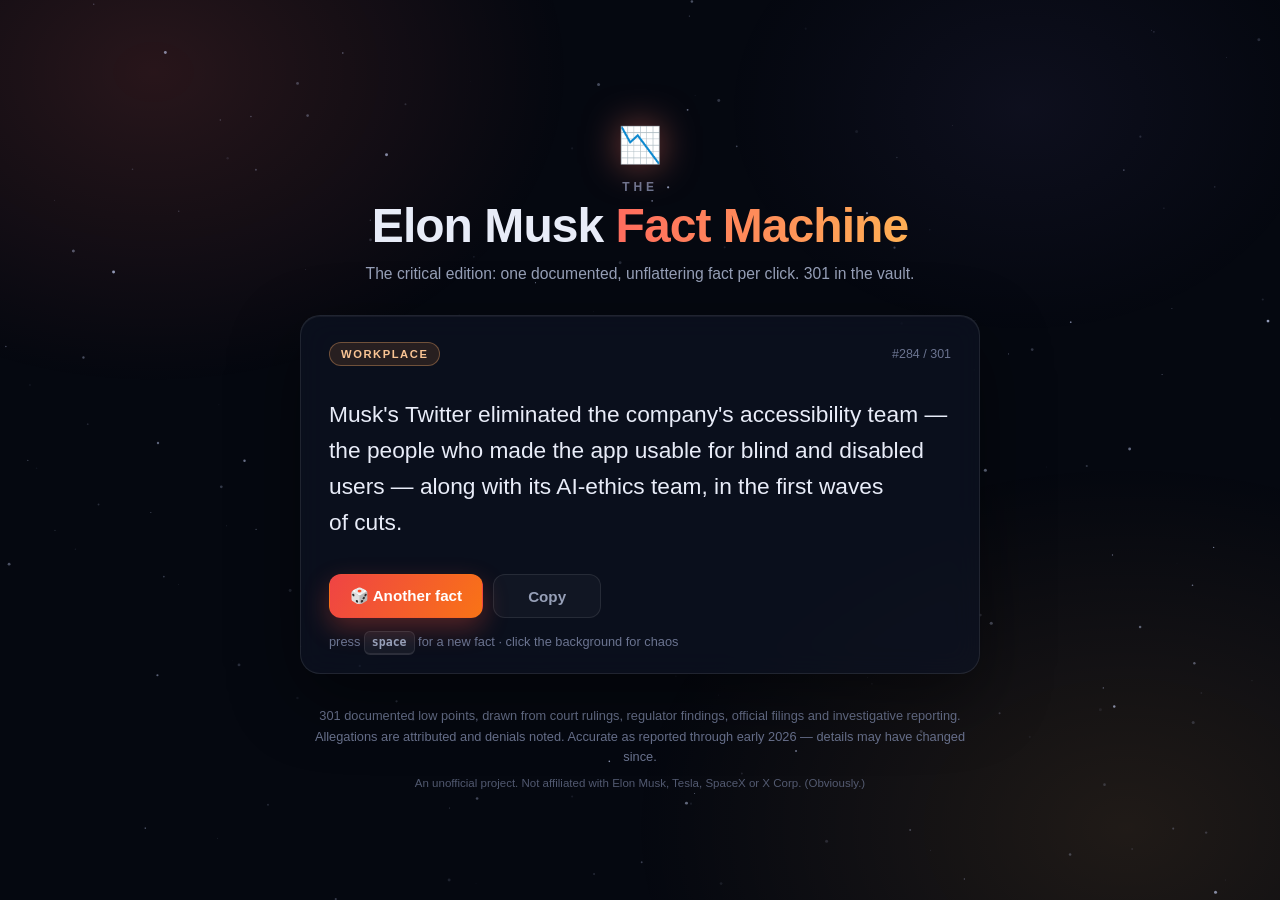
==== commit dc51991f: "Add interactive background chaos effects Extend the starfield canvas with a particle-driven effects " ====
--- a/index.html
+++ b/index.html
@@ -1,115 +1,896 @@
 <!DOCTYPE html>
 <html lang="en">
 <head>
-<meta charset="utf-8">
+<meta charset="UTF-8">
 <meta name="viewport" content="width=device-width, initial-scale=1">
-<title>PokéPicker — Find your favorite Pokémon</title>
-<meta name="description" content="Discover your favorite Pokémon by picking between two at a time until only one remains.">
-<link rel="icon" href="data:image/svg+xml,%3Csvg xmlns='http://www.w3.org/2000/svg' viewBox='0 0 100 100'%3E%3Ccircle cx='50' cy='50' r='46' fill='%23f5f5f5'/%3E%3Cpath d='M4 50a46 46 0 0 1 92 0Z' fill='%23e3350d'/%3E%3Crect x='4' y='45' width='92' height='10' fill='%23222430'/%3E%3Ccircle cx='50' cy='50' r='15' fill='%23222430'/%3E%3Ccircle cx='50' cy='50' r='9' fill='%23fff'/%3E%3Ccircle cx='50' cy='50' r='4.5' fill='%23d8dbe6'/%3E%3C/svg%3E">
-<link rel="stylesheet" href="styles.css">
+<title>Elon Musk Fact Machine — Critical Edition</title>
+<meta name="description" content="One random, documented, unflattering Elon Musk fact per click. Hundreds in the vault.">
+<meta name="theme-color" content="#050810">
+<link rel="icon" href="data:image/svg+xml,%3Csvg%20xmlns='http://www.w3.org/2000/svg'%20viewBox='0%200%20100%20100'%3E%3Ctext%20y='.9em'%20font-size='90'%3E%F0%9F%93%89%3C/text%3E%3C/svg%3E">
+<style>
+  :root {
+    --bg: #050810;
+    --ink: #e8ecf8;
+    --muted: #97a0b8;
+    --faint: #6b7490;
+    --line: rgba(255, 255, 255, 0.09);
+    --card: rgba(13, 18, 34, 0.72);
+    --accent-1: #ff6b5e;
+    --accent-2: #ffb054;
+  }
+
+  * { margin: 0; padding: 0; box-sizing: border-box; }
+
+  html { color-scheme: dark; }
+
+  body {
+    font-family: ui-sans-serif, -apple-system, "Segoe UI", Roboto, Helvetica, Arial, sans-serif;
+    background: var(--bg);
+    color: var(--ink);
+    min-height: 100svh;
+    -webkit-font-smoothing: antialiased;
+  }
+
+  body::before {
+    content: "";
+    position: fixed;
+    inset: 0;
+    z-index: -2;
+    background:
+      radial-gradient(640px 480px at 12% 8%, rgba(255, 107, 94, 0.14), transparent 65%),
+      radial-gradient(760px 560px at 88% 92%, rgba(255, 176, 84, 0.11), transparent 65%),
+      radial-gradient(500px 380px at 80% 12%, rgba(167, 139, 250, 0.06), transparent 60%);
+    pointer-events: none;
+  }
+
+  #stars {
+    position: fixed;
+    inset: 0;
+    z-index: -1;
+    pointer-events: none;
+  }
+
+  .page {
+    max-width: 720px;
+    min-height: 100svh;
+    margin: 0 auto;
+    padding: 48px 20px 32px;
+    display: flex;
+    flex-direction: column;
+    justify-content: center;
+    gap: 32px;
+  }
+
+  .site-head { text-align: center; }
+
+  .logo {
+    font-size: 2.2rem;
+    filter: drop-shadow(0 0 18px rgba(255, 120, 100, 0.5));
+  }
+
+  .kicker {
+    margin-top: 14px;
+    font-size: 0.75rem;
+    font-weight: 600;
+    letter-spacing: 0.32em;
+    text-transform: uppercase;
+    color: var(--faint);
+  }
+
+  h1 {
+    margin-top: 6px;
+    font-size: clamp(1.9rem, 5.5vw, 3rem);
+    font-weight: 800;
+    letter-spacing: -0.02em;
+    line-height: 1.1;
+  }
+
+  .grad {
+    background: linear-gradient(100deg, var(--accent-1), var(--accent-2));
+    -webkit-background-clip: text;
+    background-clip: text;
+    color: transparent;
+  }
+
+  .sub {
+    margin-top: 12px;
+    color: var(--muted);
+    font-size: 0.98rem;
+  }
+
+  .card {
+    background: var(--card);
+    border: 1px solid var(--line);
+    border-radius: 20px;
+    padding: 26px 28px 24px;
+    backdrop-filter: blur(14px);
+    -webkit-backdrop-filter: blur(14px);
+    box-shadow:
+      0 24px 70px rgba(0, 0, 0, 0.45),
+      inset 0 1px 0 rgba(255, 255, 255, 0.05);
+  }
+
+  .card-top {
+    display: flex;
+    flex-wrap: wrap;
+    align-items: center;
+    justify-content: space-between;
+    gap: 12px;
+  }
+
+  .chip {
+    --h: 0;
+    font-size: 0.7rem;
+    font-weight: 700;
+    letter-spacing: 0.14em;
+    text-transform: uppercase;
+    padding: 5px 11px;
+    border-radius: 999px;
+    color: hsl(var(--h) 90% 78%);
+    background: hsl(var(--h) 80% 60% / 0.13);
+    border: 1px solid hsl(var(--h) 75% 65% / 0.38);
+    white-space: nowrap;
+  }
+
+  .count {
+    font-size: 0.78rem;
+    font-variant-numeric: tabular-nums;
+    color: var(--faint);
+  }
+
+  .fact-wrap {
+    margin: 20px 0 22px;
+    min-height: 10.4em;
+    display: flex;
+    align-items: center;
+  }
+
+  .fact-wrap.enter { animation: rise 340ms cubic-bezier(0.2, 0.7, 0.3, 1); }
+
+  @keyframes rise {
+    from { opacity: 0; transform: translateY(10px); }
+    to   { opacity: 1; transform: none; }
+  }
+
+  .fact {
+    font-size: clamp(1.12rem, 2.6vw, 1.42rem);
+    line-height: 1.58;
+    font-weight: 450;
+    text-wrap: pretty;
+  }
+
+  .actions {
+    display: flex;
+    flex-wrap: wrap;
+    gap: 10px;
+  }
+
+  .btn {
+    font: inherit;
+    font-weight: 650;
+    font-size: 0.95rem;
+    padding: 12px 20px;
+    border-radius: 12px;
+    border: 1px solid transparent;
+    cursor: pointer;
+    transition: transform 120ms ease, box-shadow 120ms ease, background 120ms ease,
+                border-color 120ms ease, color 120ms ease;
+  }
+
+  .btn:focus-visible,
+  a:focus-visible {
+    outline: 2px solid var(--accent-1);
+    outline-offset: 2px;
+  }
+
+  .btn.primary {
+    color: #fff;
+    background: linear-gradient(120deg, #ef4444, #f97316);
+    box-shadow: 0 10px 26px rgba(239, 80, 60, 0.32);
+  }
+
+  .btn.primary:hover { transform: translateY(-1px); box-shadow: 0 14px 30px rgba(239, 80, 60, 0.42); }
+  .btn.primary:active { transform: translateY(0); box-shadow: 0 6px 16px rgba(239, 80, 60, 0.3); }
+
+  .btn.ghost {
+    color: var(--muted);
+    background: rgba(255, 255, 255, 0.03);
+    border-color: var(--line);
+    min-width: 108px;
+  }
+
+  .btn.ghost:hover { color: var(--ink); border-color: rgba(255, 255, 255, 0.22); }
+
+  .hint {
+    margin-top: 16px;
+    font-size: 0.8rem;
+    color: var(--faint);
+  }
+
+  kbd {
+    font: 600 0.72rem/1 ui-monospace, SFMono-Regular, Menlo, Consolas, monospace;
+    padding: 3px 7px 4px;
+    border-radius: 6px;
+    border: 1px solid var(--line);
+    border-bottom-width: 2px;
+    background: rgba(255, 255, 255, 0.05);
+    color: var(--muted);
+  }
+
+  footer {
+    text-align: center;
+    color: var(--faint);
+    font-size: 0.8rem;
+    line-height: 1.6;
+  }
+
+  footer .tiny { margin-top: 6px; font-size: 0.72rem; opacity: 0.75; }
+
+  @media (max-width: 520px) {
+    .page { padding-top: 36px; gap: 26px; }
+    .card { padding: 20px 18px 18px; }
+    .fact-wrap { min-height: 14em; }
+    .hint { display: none; }
+  }
+
+  @media (prefers-reduced-motion: reduce) {
+    * { animation: none !important; transition: none !important; }
+  }
+</style>
 </head>
 <body>
-
-<header class="site-header">
-  <button class="logo" id="btn-home" type="button" aria-label="PokéPicker home">
-    <svg viewBox="0 0 100 100" aria-hidden="true"><circle cx="50" cy="50" r="46" fill="#f5f5f5"/><path d="M4 50a46 46 0 0 1 92 0Z" fill="#e3350d"/><rect x="4" y="45" width="92" height="10" fill="#222430"/><circle cx="50" cy="50" r="15" fill="#222430"/><circle cx="50" cy="50" r="9" fill="#fff"/><circle cx="50" cy="50" r="4.5" fill="#d8dbe6"/></svg>
-    <span>Poké<em>Picker</em></span>
-  </button>
-</header>
-
-<main>
-
-  <!-- ============ Start screen ============ -->
-  <section class="screen" id="screen-start">
-    <h1 class="hero-title">Find your favorite <span>Pokémon</span></h1>
-    <p class="tagline">Two Pokémon face off — tap the one you like more. Winners advance, round after round, until a single champion remains: <strong>your favorite</strong>.</p>
-
-    <div class="panel">
-      <div class="panel-block">
-        <div class="panel-heading">
-          <h2>Generations</h2>
-          <div class="gen-actions">
-            <button class="btn-mini" id="gens-all" type="button">All</button>
-            <button class="btn-mini" id="gens-none" type="button">None</button>
-          </div>
-        </div>
-        <div class="gen-grid" id="gen-grid"></div>
+<canvas id="stars" aria-hidden="true"></canvas>
+
+<div class="page">
+  <header class="site-head">
+    <div class="logo" aria-hidden="true">📉</div>
+    <p class="kicker">The</p>
+    <h1>Elon Musk <span class="grad">Fact&nbsp;Machine</span></h1>
+    <p class="sub">The critical edition: one documented, unflattering fact per click.
+       <span id="vaultA">Hundreds</span> in the vault.</p>
+  </header>
+
+  <main>
+    <section class="card" aria-label="Random Elon Musk fact">
+      <div class="card-top">
+        <span class="chip" id="chip">…</span>
+        <span class="count" id="count"></span>
       </div>
 
-      <div class="panel-block">
-        <h2>Bracket size</h2>
-        <div class="size-row" id="size-row"></div>
+      <blockquote class="fact-wrap" id="factWrap">
+        <p class="fact" id="fact" aria-live="polite">Loading a fact…</p>
+      </blockquote>
+
+      <div class="actions">
+        <button class="btn primary" id="next" type="button">
+          <span aria-hidden="true">🎲</span> Another fact
+        </button>
+        <button class="btn ghost" id="copy" type="button">Copy</button>
       </div>
 
-      <p class="pool-summary" id="pool-summary"></p>
-      <button class="btn-primary" id="btn-start" type="button">Start picking</button>
-    </div>
-  </section>
-
-  <!-- ============ Battle screen ============ -->
-  <section class="screen hidden" id="screen-battle">
-    <div class="battle-top">
-      <div class="round-label" id="round-label"></div>
-      <div class="match-label" id="match-label" aria-live="polite"></div>
-      <div class="progress" role="progressbar" aria-label="Bracket progress"><div class="progress-fill" id="progress-fill"></div></div>
-    </div>
-
-    <div class="arena">
-      <button class="poke-card" id="card-a" type="button">
-        <span class="card-glow" aria-hidden="true"></span>
-        <img class="poke-img" alt="" draggable="false">
-        <span class="poke-id"></span>
-        <span class="poke-name"></span>
-        <span class="type-badges"></span>
-      </button>
-
-      <div class="vs" aria-hidden="true">VS</div>
-
-      <button class="poke-card" id="card-b" type="button">
-        <span class="card-glow" aria-hidden="true"></span>
-        <img class="poke-img" alt="" draggable="false">
-        <span class="poke-id"></span>
-        <span class="poke-name"></span>
-        <span class="type-badges"></span>
-      </button>
-    </div>
-
-    <div class="battle-actions">
-      <button class="btn-ghost" id="btn-undo" type="button">↩ Undo</button>
-      <button class="btn-ghost" id="btn-restart" type="button">Restart</button>
-    </div>
-    <p class="hint">Tip: pick with the <kbd>←</kbd> and <kbd>→</kbd> keys, undo with <kbd>Z</kbd></p>
-  </section>
-
-  <!-- ============ Champion screen ============ -->
-  <section class="screen hidden" id="screen-winner">
-    <p class="champ-kicker">Your favorite Pokémon is</p>
-    <div class="champ-hero" id="champ-hero">
-      <span class="champ-glow" aria-hidden="true"></span>
-      <img class="champ-img" id="champ-img" alt="" draggable="false">
-    </div>
-    <h1 class="champ-name" id="champ-name"></h1>
-    <div class="champ-meta" id="champ-meta"></div>
-    <p class="champ-stats" id="champ-stats"></p>
-
-    <div class="podium" id="podium"></div>
-
-    <div class="champ-actions">
-      <button class="btn-primary" id="btn-again" type="button">Run it back</button>
-      <button class="btn-ghost" id="btn-settings" type="button">Change settings</button>
-      <button class="btn-ghost" id="btn-undo-final" type="button">↩ Undo last pick</button>
-    </div>
-  </section>
-
-</main>
-
-<footer class="site-footer">
-  <p>Fan project · Artwork &amp; data from <a href="https://pokeapi.co" rel="noopener">PokéAPI</a> · Pokémon © Nintendo / Creatures Inc. / GAME FREAK inc.</p>
-</footer>
-
-<canvas class="confetti hidden" id="confetti" aria-hidden="true"></canvas>
-
-<script src="data.js"></script>
-<script src="app.js"></script>
+      <p class="hint">press <kbd>space</kbd> for a new fact · click the background for chaos</p>
+    </section>
+  </main>
+
+  <footer>
+    <p><span id="vaultB">These are</span> documented low points, drawn from court rulings, regulator findings,
+       official filings and investigative reporting.<br>
+       Allegations are attributed and denials noted. Accurate as reported through early 2026 — details may have changed since.</p>
+    <p class="tiny">An unofficial project. Not affiliated with Elon Musk, Tesla, SpaceX or X&nbsp;Corp. (Obviously.)</p>
+  </footer>
+</div>
+
+<script src="facts.js"></script>
+<script>
+(function () {
+  "use strict";
+
+  var FACTS = window.FACTS || [];
+  var HUES = window.FACT_HUES || {};
+
+  // keep the on-page copy in sync with the real vault size
+  document.getElementById("vaultA").textContent = String(FACTS.length);
+  document.getElementById("vaultB").textContent = String(FACTS.length);
+
+  /* ------------------------------------------------------------------ *
+   *  Random fact plumbing (shuffle bag: no repeats until all are seen)  *
+   * ------------------------------------------------------------------ */
+  var factEl = document.getElementById("fact");
+  var wrapEl = document.getElementById("factWrap");
+  var chipEl = document.getElementById("chip");
+  var countEl = document.getElementById("count");
+  var nextBtn = document.getElementById("next");
+  var copyBtn = document.getElementById("copy");
+
+  var bag = [];
+  var current = -1;
+
+  function refillBag() {
+    bag = FACTS.map(function (_, i) { return i; });
+    for (var i = bag.length - 1; i > 0; i--) {
+      var j = Math.floor(Math.random() * (i + 1));
+      var tmp = bag[i]; bag[i] = bag[j]; bag[j] = tmp;
+    }
+    // avoid showing the same fact twice in a row across refills
+    if (bag.length > 1 && bag[bag.length - 1] === current) {
+      var t2 = bag[0]; bag[0] = bag[bag.length - 1]; bag[bag.length - 1] = t2;
+    }
+  }
+
+  function showFact(i) {
+    var f = FACTS[i];
+    current = i;
+    chipEl.textContent = f.c;
+    chipEl.style.setProperty("--h", HUES[f.c] || 0);
+    countEl.textContent = "#" + (i + 1) + " / " + FACTS.length;
+    factEl.textContent = f.t;
+    wrapEl.classList.remove("enter");
+    void wrapEl.offsetWidth; // restart the entrance animation
+    wrapEl.classList.add("enter");
+  }
+
+  function newFact() {
+    if (FACTS.length === 0) return;
+    if (bag.length === 0) refillBag();
+    showFact(bag.pop());
+    if (Math.random() < 0.18) spawnEffect(); // occasional background chaos
+  }
+
+  nextBtn.addEventListener("click", newFact);
+
+  copyBtn.addEventListener("click", function () {
+    var text = current >= 0 ? FACTS[current].t : "";
+    function done(ok) {
+      copyBtn.textContent = ok ? "Copied ✓" : "Copy failed";
+      clearTimeout(copyBtn._t);
+      copyBtn._t = setTimeout(function () { copyBtn.textContent = "Copy"; }, 1400);
+    }
+    if (navigator.clipboard && navigator.clipboard.writeText) {
+      navigator.clipboard.writeText(text).then(function () { done(true); }, function () { done(fallbackCopy(text)); });
+    } else {
+      done(fallbackCopy(text));
+    }
+  });
+
+  function fallbackCopy(text) {
+    var ta = document.createElement("textarea");
+    ta.value = text;
+    ta.style.position = "fixed";
+    ta.style.opacity = "0";
+    document.body.appendChild(ta);
+    ta.select();
+    var ok = false;
+    try { ok = document.execCommand("copy"); } catch (e) { /* unsupported */ }
+    ta.remove();
+    return ok;
+  }
+
+  document.addEventListener("keydown", function (e) {
+    if (e.repeat) return;
+    var isSpace = e.code === "Space";
+    var isN = e.key === "n" || e.key === "N";
+    if (!isSpace && !isN) return;
+    var tag = document.activeElement && document.activeElement.tagName;
+    if (isSpace && tag === "BUTTON") return; // let the focused button handle it
+    e.preventDefault();
+    newFact();
+  });
+
+  newFact();
+
+  /* ------------------------------------------------------------------ *
+   *  Starfield + background chaos effects                               *
+   *  (a rocket that RUDs, a Cybertruck that combusts, a $44B bird,      *
+   *   a deorbiting satellite, "shatterproof" glass — purely cosmetic)   *
+   * ------------------------------------------------------------------ */
+  var canvas = document.getElementById("stars");
+  var ctx = canvas.getContext("2d");
+  var reduceMotion = window.matchMedia("(prefers-reduced-motion: reduce)").matches;
+  var stars = [], meteors = [], W = 0, H = 0, raf = 0;
+  var fx = [];    // effect entities (rockets, trucks, birds, sats, cracks, captions)
+  var parts = []; // particles (sparks, smoke, flame, debris, feathers, wheels)
+
+  function resize() {
+    var dpr = Math.min(window.devicePixelRatio || 1, 2);
+    W = window.innerWidth;
+    H = window.innerHeight;
+    canvas.width = W * dpr;
+    canvas.height = H * dpr;
+    ctx.setTransform(dpr, 0, 0, dpr, 0, 0);
+    var n = Math.min(240, Math.round(W * H / 6500));
+    stars = [];
+    for (var i = 0; i < n; i++) {
+      stars.push({
+        x: Math.random() * W,
+        y: Math.random() * H,
+        r: Math.random() * 1.25 + 0.3,
+        a: Math.random() * 0.5 + 0.22,
+        tw: Math.random() * Math.PI * 2,
+        sp: Math.random() * 1.1 + 0.35
+      });
+    }
+    if (reduceMotion) draw(0);
+  }
+
+  /* ---------- effect helpers ---------- */
+
+  function boom(x, y, power) {
+    var i, a, sp;
+    parts.push({ type: "flash", x: x, y: y, vx: 0, vy: 0, size: 26 * power, life: 10, max: 10 });
+    for (i = 0; i < 46 * power; i++) {
+      a = Math.random() * 6.2832;
+      sp = (1 + Math.random() * 3.4) * power;
+      parts.push({ type: "spark", x: x, y: y, vx: Math.cos(a) * sp, vy: Math.sin(a) * sp - 0.6,
+                   size: 1 + Math.random() * 2, life: 40 + Math.random() * 30, max: 70 });
+    }
+    for (i = 0; i < 10 * power; i++) {
+      parts.push({ type: "debris", x: x, y: y, vx: (Math.random() - 0.5) * 4, vy: -Math.random() * 3,
+                   size: 2 + Math.random() * 2.5, rot: Math.random() * 6.2832,
+                   vr: (Math.random() - 0.5) * 0.3, life: 90, max: 90 });
+    }
+    for (i = 0; i < 14 * power; i++) {
+      parts.push({ type: "smoke", x: x + (Math.random() - 0.5) * 10, y: y + (Math.random() - 0.5) * 10,
+                   vx: (Math.random() - 0.5) * 0.6, vy: -0.3 - Math.random() * 0.5,
+                   size: 6 + Math.random() * 10, life: 90 + Math.random() * 60, max: 150 });
+    }
+  }
+
+  function caption(text, x, y) {
+    fx.push({ kind: "cap", text: text, x: Math.max(80, Math.min(W - 80, x)),
+              y: Math.max(24, y), life: 170, max: 170 });
+  }
+
+  function spawnEffect(kind, px, py) {
+    if (reduceMotion || !W || !H) return;
+    var majors = 0, i;
+    for (i = 0; i < fx.length; i++) if (fx[i].kind !== "cap") majors++;
+    if (majors >= 3) return;
+    if (!kind) {
+      var r = Math.random();
+      kind = r < 0.3 ? "rocket" : r < 0.58 ? "truck" : r < 0.74 ? "bird" : r < 0.9 ? "sat" : "crack";
+    }
+    var x = typeof px === "number" ? px : Math.random() * W;
+    var y = typeof py === "number" ? py : H * (0.15 + Math.random() * 0.4);
+
+    if (kind === "rocket") {
+      fx.push({ kind: "rocket", x: Math.max(30, Math.min(W - 30, x)), y: H + 24,
+                vy: -(2.1 + Math.random() * 1.1), seed: Math.random() * 10, tilt: 0,
+                state: "up", fuseY: H * (0.28 + Math.random() * 0.34),
+                tumble: Math.random() < 0.4, timer: 0, vr: 0 });
+    } else if (kind === "truck") {
+      var dir = Math.random() < 0.5 ? 1 : -1;
+      fx.push({ kind: "truck", dir: dir, x: dir === 1 ? -70 : W + 70, y: H - 26,
+                vx: dir * (2 + Math.random()), state: "drive",
+                stopX: W * (0.22 + Math.random() * 0.56), burn: 0,
+                wheelGone: false, alpha: 1, seed: Math.random() * 10 });
+    } else if (kind === "bird") {
+      fx.push({ kind: "bird", x: -24, y: Math.max(30, Math.min(H * 0.55, y)),
+                vx: 2.4 + Math.random(), vy: 0, state: "fly",
+                dropX: W * (0.3 + Math.random() * 0.4), rot: 0, seed: Math.random() * 10 });
+    } else if (kind === "sat") {
+      fx.push({ kind: "sat", x: Math.max(40, Math.min(W - 40, x)), y: -24,
+                vx: (Math.random() - 0.5) * 1.4, vy: 1.6 + Math.random() * 0.8,
+                rot: Math.random() * 6.2832, vr: 0.05 + Math.random() * 0.08,
+                burnY: H * (0.55 + Math.random() * 0.25) });
+    } else if (kind === "crack") {
+      var cx = Math.max(40, Math.min(W - 40, x));
+      var cy = typeof py === "number" ? py : H * (0.2 + Math.random() * 0.5);
+      var lines = [], n = 8 + Math.floor(Math.random() * 4), k, s, ang, px2, py2, pts, segs, stepLen;
+      for (k = 0; k < n; k++) {
+        ang = (k / n) * 6.2832 + Math.random() * 0.5;
+        px2 = cx; py2 = cy;
+        pts = [[cx, cy]];
+        segs = 3 + Math.floor(Math.random() * 3);
+        stepLen = (30 + Math.random() * 70) / segs;
+        for (s = 0; s < segs; s++) {
+          ang += (Math.random() - 0.5) * 0.5;
+          px2 += Math.cos(ang) * stepLen;
+          py2 += Math.sin(ang) * stepLen;
+          pts.push([px2, py2]);
+        }
+        lines.push(pts);
+      }
+      fx.push({ kind: "crack", x: cx, y: cy, lines: lines, life: 160, max: 160 });
+      caption("“shatterproof”", cx, cy - 46);
+    }
+  }
+  window.__spawnEffect = spawnEffect; // debug/test hook
+
+  /* ---------- effect stepping ---------- */
+
+  function stepFx(t) {
+    for (var i = fx.length - 1; i >= 0; i--) {
+      var e = fx[i], dead = false;
+
+      if (e.kind === "rocket") {
+        if (e.state === "up") {
+          e.y += e.vy;
+          e.tilt = Math.sin(t * 0.004 + e.seed) * Math.min(0.5, (H + 24 - e.y) / H * 0.7);
+          parts.push({ type: "flame", x: e.x - Math.sin(e.tilt) * 14, y: e.y + Math.cos(e.tilt) * 14,
+                       vx: (Math.random() - 0.5) * 0.4, vy: 1.6 + Math.random(),
+                       size: 2.5 + Math.random() * 2, life: 14, max: 14 });
+          if (Math.random() < 0.4) {
+            parts.push({ type: "smoke", x: e.x - Math.sin(e.tilt) * 16, y: e.y + Math.cos(e.tilt) * 16,
+                         vx: (Math.random() - 0.5) * 0.5, vy: 0.6, size: 3 + Math.random() * 3,
+                         life: 50, max: 60 });
+          }
+          if (e.y <= e.fuseY) {
+            if (e.tumble) {
+              e.state = "tumble";
+              e.timer = 50 + Math.random() * 30;
+              e.vr = (Math.random() < 0.5 ? -1 : 1) * (0.06 + Math.random() * 0.05);
+            } else {
+              boom(e.x, e.y, 1.4);
+              caption("rapid unscheduled disassembly", e.x, e.y - 30);
+              dead = true;
+            }
+          }
+        } else { // tumble
+          e.tilt += e.vr;
+          e.vy = Math.min(2.2, e.vy + 0.09);
+          e.y += e.vy;
+          e.x += Math.sin(e.tilt) * 1.2;
+          if (Math.random() < 0.5) {
+            parts.push({ type: "flame", x: e.x, y: e.y, vx: (Math.random() - 0.5), vy: (Math.random() - 0.5),
+                         size: 2 + Math.random() * 2, life: 12, max: 14 });
+          }
+          e.timer--;
+          if (e.timer <= 0 || e.y > H - 30) {
+            boom(e.x, e.y, 1.4);
+            caption("rapid unscheduled disassembly", e.x, e.y - 30);
+            dead = true;
+          }
+        }
+
+      } else if (e.kind === "truck") {
+        if (e.state === "drive") {
+          e.x += e.vx;
+          e.y = H - 26 + Math.sin(e.x * 0.08) * 0.8;
+          var passed = e.dir === 1 ? e.x >= e.stopX : e.x <= e.stopX;
+          if (passed) e.state = "sputter";
+          if (e.x < -120 || e.x > W + 120) dead = true;
+        } else if (e.state === "sputter") {
+          e.vx *= 0.93;
+          e.x += e.vx;
+          if (Math.random() < 0.4) {
+            parts.push({ type: "smoke", x: e.x + e.dir * 22, y: e.y - 4,
+                         vx: e.dir * 0.3, vy: -0.4, size: 3 + Math.random() * 3, life: 60, max: 80 });
+          }
+          if (!e.wheelGone && Math.random() < 0.06) {
+            e.wheelGone = true;
+            parts.push({ type: "wheel", x: e.x + e.dir * 14, y: H - 18, vx: e.dir * (2.5 + Math.random()),
+                         vy: -2.4, size: 5, rot: 0, life: 200, max: 200, ground: H - 16 });
+            caption("recall issued", e.x, e.y - 44);
+          }
+          if (Math.abs(e.vx) < 0.15) {
+            e.state = "burn";
+            if (!e.wheelGone) caption("recall issued", e.x, e.y - 44);
+          }
+        } else { // burn
+          e.burn++;
+          parts.push({ type: "flame", x: e.x + (Math.random() - 0.5) * 26, y: e.y - 8 - Math.random() * 4,
+                       vx: (Math.random() - 0.5) * 0.4, vy: -0.8 - Math.random() * 0.6,
+                       size: 2 + Math.random() * 3, life: 22, max: 24 });
+          if (e.burn % 2 === 0) {
+            parts.push({ type: "smoke", x: e.x + (Math.random() - 0.5) * 20, y: e.y - 14,
+                         vx: (Math.random() - 0.5) * 0.5, vy: -0.8 - Math.random() * 0.4,
+                         size: 5 + Math.random() * 7, life: 80 + Math.random() * 60, max: 140 });
+          }
+          if (Math.random() < 0.05) {
+            parts.push({ type: "spark", x: e.x + (Math.random() - 0.5) * 24, y: e.y - 8,
+                         vx: (Math.random() - 0.5) * 2, vy: -1 - Math.random() * 1.5,
+                         size: 1.5, life: 30, max: 40 });
+          }
+          if (e.burn === 200) boom(e.x, e.y - 6, 0.9);
+          if (e.burn > 200) {
+            e.alpha -= 0.03;
+            if (e.alpha <= 0) dead = true;
+          }
+        }
+
+      } else if (e.kind === "bird") {
+        if (e.state === "fly") {
+          e.x += e.vx;
+          e.y += Math.sin(t * 0.02 + e.seed) * 0.6;
+          if (e.x >= e.dropX) {
+            e.state = "fall";
+            e.vy = -1.2;
+            caption("acquired for $44B", e.x, e.y - 26);
+            for (var f = 0; f < 6; f++) {
+              parts.push({ type: "feather", x: e.x, y: e.y, vx: (Math.random() - 0.5) * 1.2,
+                           vy: -0.2 - Math.random() * 0.4, size: 1.5, life: 80 + Math.random() * 40, max: 120 });
+            }
+          }
+          if (e.x > W + 30) dead = true;
+        } else {
+          e.vy += 0.16;
+          e.y += e.vy;
+          e.x += 0.4;
+          e.rot += 0.15;
+          if (e.y > H + 30) dead = true;
+        }
+
+      } else if (e.kind === "sat") {
+        e.x += e.vx;
+        e.y += e.vy;
+        e.rot += e.vr;
+        parts.push({ type: "flame", x: e.x + (Math.random() - 0.5) * 6, y: e.y - 4,
+                     vx: (Math.random() - 0.5) * 0.5, vy: -1 - Math.random(),
+                     size: 1.5 + Math.random() * 1.5, life: 16, max: 18 });
+        if (e.y >= e.burnY) {
+          boom(e.x, e.y, 0.7);
+          caption("deorbited", e.x, e.y - 20);
+          dead = true;
+        }
+
+      } else if (e.kind === "crack") {
+        e.life--;
+        if (e.life <= 0) dead = true;
+
+      } else if (e.kind === "cap") {
+        e.life--;
+        e.y -= 0.15;
+        if (e.life <= 0) dead = true;
+      }
+
+      if (dead) fx.splice(i, 1);
+    }
+  }
+
+  function stepParts() {
+    for (var i = parts.length - 1; i >= 0; i--) {
+      var p = parts[i];
+      p.life--;
+      if (p.life <= 0) { parts.splice(i, 1); continue; }
+      if (p.type === "smoke") { p.x += p.vx; p.y += p.vy; p.vy -= 0.004; p.size += 0.12; }
+      else if (p.type === "flame") { p.x += p.vx; p.y += p.vy; p.size *= 0.96; }
+      else if (p.type === "spark") { p.x += p.vx; p.y += p.vy; p.vy += 0.05; }
+      else if (p.type === "debris") {
+        p.x += p.vx; p.y += p.vy; p.vy += 0.12; p.rot += p.vr;
+        if (p.y > H - 12) { p.y = H - 12; p.vy *= -0.4; p.vx *= 0.8; }
+      }
+      else if (p.type === "feather") { p.x += p.vx + Math.sin(p.life * 0.1) * 0.3; p.y += p.vy; }
+      else if (p.type === "wheel") {
+        p.vy += 0.18; p.x += p.vx; p.y += p.vy;
+        if (p.y > p.ground) { p.y = p.ground; p.vy *= -0.35; p.vx *= 0.96; }
+        p.vx *= 0.995; p.rot += p.vx * 0.15;
+      }
+    }
+    if (parts.length > 380) parts.splice(0, parts.length - 380);
+  }
+
+  /* ---------- effect drawing ---------- */
+
+  function drawFx(t) {
+    for (var i = 0; i < fx.length; i++) {
+      var e = fx[i];
+      ctx.globalAlpha = 1;
+
+      if (e.kind === "rocket") {
+        ctx.save();
+        ctx.translate(e.x, e.y);
+        ctx.rotate(e.tilt);
+        ctx.fillStyle = "#dfe5f1";
+        ctx.fillRect(-5, -12, 10, 24);
+        ctx.beginPath(); ctx.moveTo(-5, -12); ctx.lineTo(0, -22); ctx.lineTo(5, -12); ctx.closePath();
+        ctx.fillStyle = "#ff8a70"; ctx.fill();
+        ctx.fillStyle = "#aeb6c6";
+        ctx.beginPath(); ctx.moveTo(-5, 12); ctx.lineTo(-10, 19); ctx.lineTo(-5, 5); ctx.closePath(); ctx.fill();
+        ctx.beginPath(); ctx.moveTo(5, 12); ctx.lineTo(10, 19); ctx.lineTo(5, 5); ctx.closePath(); ctx.fill();
+        ctx.fillStyle = "#4d5b77";
+        ctx.beginPath(); ctx.arc(0, -4, 2, 0, 6.2832); ctx.fill();
+        var fl = 8 + Math.random() * 8;
+        ctx.beginPath(); ctx.moveTo(-3, 12); ctx.lineTo(3, 12); ctx.lineTo(0, 12 + fl); ctx.closePath();
+        ctx.fillStyle = "#ffb054"; ctx.fill();
+        ctx.restore();
+
+      } else if (e.kind === "truck") {
+        ctx.save();
+        ctx.translate(e.x, e.y);
+        ctx.globalAlpha = Math.max(0, e.alpha);
+        if (e.dir === -1) ctx.scale(-1, 1);
+        if (e.wheelGone) ctx.rotate(0.06);
+        // angular wedge silhouette
+        ctx.beginPath();
+        ctx.moveTo(26, 2); ctx.lineTo(24, -4); ctx.lineTo(2, -12); ctx.lineTo(-24, -6);
+        ctx.lineTo(-26, 4); ctx.closePath();
+        ctx.fillStyle = "#a7b0c2"; ctx.fill();
+        var char = Math.min(1, e.burn / 160);
+        if (char > 0) { ctx.fillStyle = "rgba(20,22,28," + (char * 0.8) + ")"; ctx.fill(); }
+        // headlight strip
+        if (e.state === "drive") {
+          ctx.strokeStyle = "#ffd9a0"; ctx.lineWidth = 1.5;
+          ctx.beginPath(); ctx.moveTo(24, -3); ctx.lineTo(26, 1); ctx.stroke();
+        }
+        // wheels
+        ctx.fillStyle = "#14161c";
+        ctx.beginPath(); ctx.arc(-14, 6, 6, 0, 6.2832); ctx.fill();
+        if (!e.wheelGone) { ctx.beginPath(); ctx.arc(14, 6, 6, 0, 6.2832); ctx.fill(); }
+        ctx.restore();
+
+      } else if (e.kind === "bird") {
+        ctx.save();
+        ctx.translate(e.x, e.y);
+        if (e.state === "fall") ctx.rotate(e.rot);
+        ctx.fillStyle = "#6aa9ff";
+        ctx.beginPath(); ctx.ellipse(0, 0, 5, 3.5, 0, 0, 6.2832); ctx.fill();
+        ctx.beginPath(); ctx.arc(4, -2.5, 2.6, 0, 6.2832); ctx.fill();
+        ctx.fillStyle = "#ffb054";
+        ctx.beginPath(); ctx.moveTo(6.4, -2.8); ctx.lineTo(9, -2); ctx.lineTo(6.4, -1.2); ctx.closePath(); ctx.fill();
+        var flap = e.state === "fly" ? Math.sin(t * 0.03 + e.seed) * 4 : 2;
+        ctx.fillStyle = "#8fb8ff";
+        ctx.beginPath(); ctx.moveTo(-1, 0); ctx.lineTo(-6, -3 - flap); ctx.lineTo(2, -1); ctx.closePath(); ctx.fill();
+        ctx.restore();
+
+      } else if (e.kind === "sat") {
+        ctx.save();
+        ctx.translate(e.x, e.y);
+        ctx.rotate(e.rot);
+        ctx.fillStyle = "#4d6bb5";
+        ctx.fillRect(-17, -3, 11, 6);
+        ctx.fillRect(6, -3, 11, 6);
+        ctx.fillStyle = "#dfe5f1";
+        ctx.fillRect(-4.5, -4.5, 9, 9);
+        ctx.restore();
+
+      } else if (e.kind === "crack") {
+        var a = Math.min(1, e.life / 50);
+        ctx.strokeStyle = "rgba(210,224,255," + (0.55 * a).toFixed(3) + ")";
+        ctx.lineWidth = 1;
+        for (var L = 0; L < e.lines.length; L++) {
+          var pts = e.lines[L];
+          ctx.beginPath();
+          ctx.moveTo(pts[0][0], pts[0][1]);
+          for (var s2 = 1; s2 < pts.length; s2++) ctx.lineTo(pts[s2][0], pts[s2][1]);
+          ctx.stroke();
+        }
+        ctx.globalAlpha = 0.4 * a;
+        ctx.fillStyle = "#cdd8ff";
+        ctx.beginPath(); ctx.arc(e.x, e.y, 2.5, 0, 6.2832); ctx.fill();
+
+      } else if (e.kind === "cap") {
+        var ca = e.life > e.max - 20 ? (e.max - e.life) / 20 : (e.life < 50 ? e.life / 50 : 1);
+        ctx.globalAlpha = 0.8 * ca;
+        ctx.fillStyle = "#cdd8ff";
+        ctx.font = "600 11px ui-monospace, SFMono-Regular, Menlo, Consolas, monospace";
+        ctx.textAlign = "center";
+        ctx.fillText(e.text, e.x, e.y);
+        ctx.textAlign = "left";
+      }
+    }
+    ctx.globalAlpha = 1;
+  }
+
+  function drawParts() {
+    for (var i = 0; i < parts.length; i++) {
+      var p = parts[i], a = Math.max(0, p.life / p.max);
+      if (p.type === "smoke") {
+        ctx.globalCompositeOperation = "source-over";
+        ctx.globalAlpha = 0.22 * a;
+        ctx.fillStyle = "#9aa3b5";
+        ctx.beginPath(); ctx.arc(p.x, p.y, p.size, 0, 6.2832); ctx.fill();
+      } else if (p.type === "flash") {
+        ctx.globalCompositeOperation = "lighter";
+        ctx.globalAlpha = 0.6 * a;
+        ctx.fillStyle = "#ffe6bd";
+        ctx.beginPath(); ctx.arc(p.x, p.y, p.size * (2 - a), 0, 6.2832); ctx.fill();
+      } else if (p.type === "flame") {
+        ctx.globalCompositeOperation = "lighter";
+        ctx.globalAlpha = Math.min(1, a + 0.2);
+        ctx.fillStyle = a > 0.5 ? "#ffd9a0" : "#ff8a5c";
+        ctx.beginPath(); ctx.arc(p.x, p.y, p.size, 0, 6.2832); ctx.fill();
+      } else if (p.type === "spark") {
+        ctx.globalCompositeOperation = "lighter";
+        ctx.globalAlpha = a;
+        ctx.fillStyle = "#ffc27d";
+        ctx.beginPath(); ctx.arc(p.x, p.y, p.size, 0, 6.2832); ctx.fill();
+      } else if (p.type === "debris") {
+        ctx.globalCompositeOperation = "source-over";
+        ctx.globalAlpha = a;
+        ctx.fillStyle = "#aeb6c6";
+        ctx.save(); ctx.translate(p.x, p.y); ctx.rotate(p.rot);
+        ctx.fillRect(-p.size / 2, -p.size / 4, p.size, p.size / 2);
+        ctx.restore();
+      } else if (p.type === "feather") {
+        ctx.globalCompositeOperation = "source-over";
+        ctx.globalAlpha = a;
+        ctx.fillStyle = "#8fb8ff";
+        ctx.beginPath(); ctx.arc(p.x, p.y, 1.5, 0, 6.2832); ctx.fill();
+      } else if (p.type === "wheel") {
+        ctx.globalCompositeOperation = "source-over";
+        ctx.globalAlpha = Math.min(1, a * 1.5);
+        ctx.fillStyle = "#14161c";
+        ctx.beginPath(); ctx.arc(p.x, p.y, 5, 0, 6.2832); ctx.fill();
+        ctx.fillStyle = "#3c4352";
+        ctx.beginPath(); ctx.arc(p.x, p.y, 1.6, 0, 6.2832); ctx.fill();
+      }
+    }
+    ctx.globalAlpha = 1;
+    ctx.globalCompositeOperation = "source-over";
+  }
+
+  /* ---------- main loop ---------- */
+
+  function draw(t) {
+    ctx.clearRect(0, 0, W, H);
+    ctx.fillStyle = "#cdd8ff";
+    for (var i = 0; i < stars.length; i++) {
+      var s = stars[i];
+      var a = reduceMotion ? s.a : s.a * (0.6 + 0.4 * Math.sin(s.tw + t * 0.001 * s.sp));
+      ctx.globalAlpha = Math.max(a, 0.05);
+      ctx.beginPath();
+      ctx.arc(s.x, s.y, s.r, 0, 6.2832);
+      ctx.fill();
+    }
+    for (var m = meteors.length - 1; m >= 0; m--) {
+      var mt = meteors[m];
+      mt.x += mt.vx; mt.y += mt.vy; mt.life--;
+      if (mt.life <= 0 || mt.y > H + 40) { meteors.splice(m, 1); continue; }
+      var g = ctx.createLinearGradient(mt.x, mt.y, mt.x - mt.vx * 11, mt.y - mt.vy * 11);
+      g.addColorStop(0, "rgba(210,224,255,0.9)");
+      g.addColorStop(1, "rgba(210,224,255,0)");
+      ctx.globalAlpha = Math.min(1, mt.life / 24);
+      ctx.strokeStyle = g;
+      ctx.lineWidth = 1.6;
+      ctx.lineCap = "round";
+      ctx.beginPath();
+      ctx.moveTo(mt.x, mt.y);
+      ctx.lineTo(mt.x - mt.vx * 11, mt.y - mt.vy * 11);
+      ctx.stroke();
+    }
+    ctx.globalAlpha = 1;
+    if (!reduceMotion) {
+      stepFx(t);
+      stepParts();
+      drawFx(t);
+      drawParts();
+    }
+  }
+
+  function loop(t) {
+    draw(t);
+    raf = requestAnimationFrame(loop);
+  }
+
+  resize();
+  window.addEventListener("resize", resize);
+
+  if (!reduceMotion) {
+    raf = requestAnimationFrame(loop);
+    setInterval(function () {
+      if (document.hidden || meteors.length > 1 || Math.random() < 0.55) return;
+      meteors.push({
+        x: W * 0.1 + Math.random() * W * 0.8,
+        y: Math.random() * H * 0.3,
+        vx: (Math.random() < 0.5 ? -1 : 1) * (4 + Math.random() * 3),
+        vy: 2 + Math.random() * 2,
+        life: 55
+      });
+    }, 4000);
+    // ambient chaos: on average one effect every ~25 seconds
+    setInterval(function () {
+      if (document.hidden) return;
+      if (Math.random() < 0.45) spawnEffect();
+    }, 11000);
+    // click (or tap) the background to trigger an effect at that spot
+    document.addEventListener("click", function (ev) {
+      if (ev.target && ev.target.closest && ev.target.closest("button, a, .card")) return;
+      spawnEffect(undefined, ev.clientX, ev.clientY);
+    });
+    document.addEventListener("visibilitychange", function () {
+      cancelAnimationFrame(raf);
+      if (!document.hidden) raf = requestAnimationFrame(loop);
+    });
+    // ?fx=rocket|truck|bird|sat|crack — deterministic spawn for testing
+    var q = /[?&]fx=([a-z]+)/.exec(location.search);
+    if (q) {
+      spawnEffect(q[1], W * 0.5, H * 0.35);
+      var last = fx[fx.length - 1];
+      if (last && last.kind === "rocket") { last.fuseY = H * 0.5; last.tumble = false; }
+      if (last && last.kind === "truck") { last.stopX = W * 0.42; }
+    }
+  }
+})();
+</script>
 </body>
 </html>
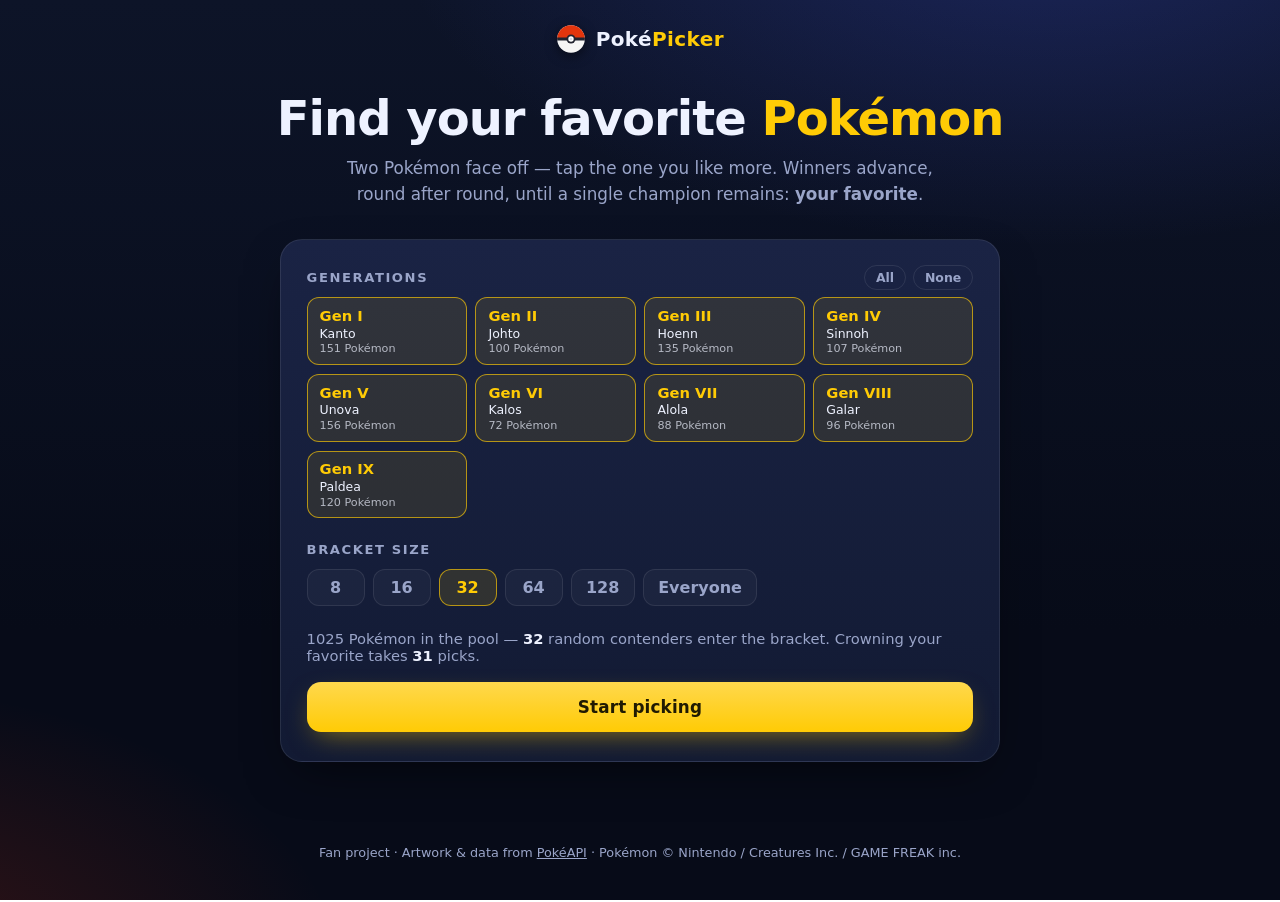
==== commit c034b27a: "Merge PokéPicker from origin, move Fact Machine to fact-machine/ A parallel branch merged as PR #1 t" ====
--- a/index.html
+++ b/index.html
@@ -1,896 +1,115 @@
 <!DOCTYPE html>
 <html lang="en">
 <head>
-<meta charset="UTF-8">
+<meta charset="utf-8">
 <meta name="viewport" content="width=device-width, initial-scale=1">
-<title>Elon Musk Fact Machine — Critical Edition</title>
-<meta name="description" content="One random, documented, unflattering Elon Musk fact per click. Hundreds in the vault.">
-<meta name="theme-color" content="#050810">
-<link rel="icon" href="data:image/svg+xml,%3Csvg%20xmlns='http://www.w3.org/2000/svg'%20viewBox='0%200%20100%20100'%3E%3Ctext%20y='.9em'%20font-size='90'%3E%F0%9F%93%89%3C/text%3E%3C/svg%3E">
-<style>
-  :root {
-    --bg: #050810;
-    --ink: #e8ecf8;
-    --muted: #97a0b8;
-    --faint: #6b7490;
-    --line: rgba(255, 255, 255, 0.09);
-    --card: rgba(13, 18, 34, 0.72);
-    --accent-1: #ff6b5e;
-    --accent-2: #ffb054;
-  }
-
-  * { margin: 0; padding: 0; box-sizing: border-box; }
-
-  html { color-scheme: dark; }
-
-  body {
-    font-family: ui-sans-serif, -apple-system, "Segoe UI", Roboto, Helvetica, Arial, sans-serif;
-    background: var(--bg);
-    color: var(--ink);
-    min-height: 100svh;
-    -webkit-font-smoothing: antialiased;
-  }
-
-  body::before {
-    content: "";
-    position: fixed;
-    inset: 0;
-    z-index: -2;
-    background:
-      radial-gradient(640px 480px at 12% 8%, rgba(255, 107, 94, 0.14), transparent 65%),
-      radial-gradient(760px 560px at 88% 92%, rgba(255, 176, 84, 0.11), transparent 65%),
-      radial-gradient(500px 380px at 80% 12%, rgba(167, 139, 250, 0.06), transparent 60%);
-    pointer-events: none;
-  }
-
-  #stars {
-    position: fixed;
-    inset: 0;
-    z-index: -1;
-    pointer-events: none;
-  }
-
-  .page {
-    max-width: 720px;
-    min-height: 100svh;
-    margin: 0 auto;
-    padding: 48px 20px 32px;
-    display: flex;
-    flex-direction: column;
-    justify-content: center;
-    gap: 32px;
-  }
-
-  .site-head { text-align: center; }
-
-  .logo {
-    font-size: 2.2rem;
-    filter: drop-shadow(0 0 18px rgba(255, 120, 100, 0.5));
-  }
-
-  .kicker {
-    margin-top: 14px;
-    font-size: 0.75rem;
-    font-weight: 600;
-    letter-spacing: 0.32em;
-    text-transform: uppercase;
-    color: var(--faint);
-  }
-
-  h1 {
-    margin-top: 6px;
-    font-size: clamp(1.9rem, 5.5vw, 3rem);
-    font-weight: 800;
-    letter-spacing: -0.02em;
-    line-height: 1.1;
-  }
-
-  .grad {
-    background: linear-gradient(100deg, var(--accent-1), var(--accent-2));
-    -webkit-background-clip: text;
-    background-clip: text;
-    color: transparent;
-  }
-
-  .sub {
-    margin-top: 12px;
-    color: var(--muted);
-    font-size: 0.98rem;
-  }
-
-  .card {
-    background: var(--card);
-    border: 1px solid var(--line);
-    border-radius: 20px;
-    padding: 26px 28px 24px;
-    backdrop-filter: blur(14px);
-    -webkit-backdrop-filter: blur(14px);
-    box-shadow:
-      0 24px 70px rgba(0, 0, 0, 0.45),
-      inset 0 1px 0 rgba(255, 255, 255, 0.05);
-  }
-
-  .card-top {
-    display: flex;
-    flex-wrap: wrap;
-    align-items: center;
-    justify-content: space-between;
-    gap: 12px;
-  }
-
-  .chip {
-    --h: 0;
-    font-size: 0.7rem;
-    font-weight: 700;
-    letter-spacing: 0.14em;
-    text-transform: uppercase;
-    padding: 5px 11px;
-    border-radius: 999px;
-    color: hsl(var(--h) 90% 78%);
-    background: hsl(var(--h) 80% 60% / 0.13);
-    border: 1px solid hsl(var(--h) 75% 65% / 0.38);
-    white-space: nowrap;
-  }
-
-  .count {
-    font-size: 0.78rem;
-    font-variant-numeric: tabular-nums;
-    color: var(--faint);
-  }
-
-  .fact-wrap {
-    margin: 20px 0 22px;
-    min-height: 10.4em;
-    display: flex;
-    align-items: center;
-  }
-
-  .fact-wrap.enter { animation: rise 340ms cubic-bezier(0.2, 0.7, 0.3, 1); }
-
-  @keyframes rise {
-    from { opacity: 0; transform: translateY(10px); }
-    to   { opacity: 1; transform: none; }
-  }
-
-  .fact {
-    font-size: clamp(1.12rem, 2.6vw, 1.42rem);
-    line-height: 1.58;
-    font-weight: 450;
-    text-wrap: pretty;
-  }
-
-  .actions {
-    display: flex;
-    flex-wrap: wrap;
-    gap: 10px;
-  }
-
-  .btn {
-    font: inherit;
-    font-weight: 650;
-    font-size: 0.95rem;
-    padding: 12px 20px;
-    border-radius: 12px;
-    border: 1px solid transparent;
-    cursor: pointer;
-    transition: transform 120ms ease, box-shadow 120ms ease, background 120ms ease,
-                border-color 120ms ease, color 120ms ease;
-  }
-
-  .btn:focus-visible,
-  a:focus-visible {
-    outline: 2px solid var(--accent-1);
-    outline-offset: 2px;
-  }
-
-  .btn.primary {
-    color: #fff;
-    background: linear-gradient(120deg, #ef4444, #f97316);
-    box-shadow: 0 10px 26px rgba(239, 80, 60, 0.32);
-  }
-
-  .btn.primary:hover { transform: translateY(-1px); box-shadow: 0 14px 30px rgba(239, 80, 60, 0.42); }
-  .btn.primary:active { transform: translateY(0); box-shadow: 0 6px 16px rgba(239, 80, 60, 0.3); }
-
-  .btn.ghost {
-    color: var(--muted);
-    background: rgba(255, 255, 255, 0.03);
-    border-color: var(--line);
-    min-width: 108px;
-  }
-
-  .btn.ghost:hover { color: var(--ink); border-color: rgba(255, 255, 255, 0.22); }
-
-  .hint {
-    margin-top: 16px;
-    font-size: 0.8rem;
-    color: var(--faint);
-  }
-
-  kbd {
-    font: 600 0.72rem/1 ui-monospace, SFMono-Regular, Menlo, Consolas, monospace;
-    padding: 3px 7px 4px;
-    border-radius: 6px;
-    border: 1px solid var(--line);
-    border-bottom-width: 2px;
-    background: rgba(255, 255, 255, 0.05);
-    color: var(--muted);
-  }
-
-  footer {
-    text-align: center;
-    color: var(--faint);
-    font-size: 0.8rem;
-    line-height: 1.6;
-  }
-
-  footer .tiny { margin-top: 6px; font-size: 0.72rem; opacity: 0.75; }
-
-  @media (max-width: 520px) {
-    .page { padding-top: 36px; gap: 26px; }
-    .card { padding: 20px 18px 18px; }
-    .fact-wrap { min-height: 14em; }
-    .hint { display: none; }
-  }
-
-  @media (prefers-reduced-motion: reduce) {
-    * { animation: none !important; transition: none !important; }
-  }
-</style>
+<title>PokéPicker — Find your favorite Pokémon</title>
+<meta name="description" content="Discover your favorite Pokémon by picking between two at a time until only one remains.">
+<link rel="icon" href="data:image/svg+xml,%3Csvg xmlns='http://www.w3.org/2000/svg' viewBox='0 0 100 100'%3E%3Ccircle cx='50' cy='50' r='46' fill='%23f5f5f5'/%3E%3Cpath d='M4 50a46 46 0 0 1 92 0Z' fill='%23e3350d'/%3E%3Crect x='4' y='45' width='92' height='10' fill='%23222430'/%3E%3Ccircle cx='50' cy='50' r='15' fill='%23222430'/%3E%3Ccircle cx='50' cy='50' r='9' fill='%23fff'/%3E%3Ccircle cx='50' cy='50' r='4.5' fill='%23d8dbe6'/%3E%3C/svg%3E">
+<link rel="stylesheet" href="styles.css">
 </head>
 <body>
-<canvas id="stars" aria-hidden="true"></canvas>
 
-<div class="page">
-  <header class="site-head">
-    <div class="logo" aria-hidden="true">📉</div>
-    <p class="kicker">The</p>
-    <h1>Elon Musk <span class="grad">Fact&nbsp;Machine</span></h1>
-    <p class="sub">The critical edition: one documented, unflattering fact per click.
-       <span id="vaultA">Hundreds</span> in the vault.</p>
-  </header>
+<header class="site-header">
+  <button class="logo" id="btn-home" type="button" aria-label="PokéPicker home">
+    <svg viewBox="0 0 100 100" aria-hidden="true"><circle cx="50" cy="50" r="46" fill="#f5f5f5"/><path d="M4 50a46 46 0 0 1 92 0Z" fill="#e3350d"/><rect x="4" y="45" width="92" height="10" fill="#222430"/><circle cx="50" cy="50" r="15" fill="#222430"/><circle cx="50" cy="50" r="9" fill="#fff"/><circle cx="50" cy="50" r="4.5" fill="#d8dbe6"/></svg>
+    <span>Poké<em>Picker</em></span>
+  </button>
+</header>
 
-  <main>
-    <section class="card" aria-label="Random Elon Musk fact">
-      <div class="card-top">
-        <span class="chip" id="chip">…</span>
-        <span class="count" id="count"></span>
+<main>
+
+  <!-- ============ Start screen ============ -->
+  <section class="screen" id="screen-start">
+    <h1 class="hero-title">Find your favorite <span>Pokémon</span></h1>
+    <p class="tagline">Two Pokémon face off — tap the one you like more. Winners advance, round after round, until a single champion remains: <strong>your favorite</strong>.</p>
+
+    <div class="panel">
+      <div class="panel-block">
+        <div class="panel-heading">
+          <h2>Generations</h2>
+          <div class="gen-actions">
+            <button class="btn-mini" id="gens-all" type="button">All</button>
+            <button class="btn-mini" id="gens-none" type="button">None</button>
+          </div>
+        </div>
+        <div class="gen-grid" id="gen-grid"></div>
       </div>
 
-      <blockquote class="fact-wrap" id="factWrap">
-        <p class="fact" id="fact" aria-live="polite">Loading a fact…</p>
-      </blockquote>
-
-      <div class="actions">
-        <button class="btn primary" id="next" type="button">
-          <span aria-hidden="true">🎲</span> Another fact
-        </button>
-        <button class="btn ghost" id="copy" type="button">Copy</button>
+      <div class="panel-block">
+        <h2>Bracket size</h2>
+        <div class="size-row" id="size-row"></div>
       </div>
 
-      <p class="hint">press <kbd>space</kbd> for a new fact · click the background for chaos</p>
-    </section>
-  </main>
+      <p class="pool-summary" id="pool-summary"></p>
+      <button class="btn-primary" id="btn-start" type="button">Start picking</button>
+    </div>
+  </section>
 
-  <footer>
-    <p><span id="vaultB">These are</span> documented low points, drawn from court rulings, regulator findings,
-       official filings and investigative reporting.<br>
-       Allegations are attributed and denials noted. Accurate as reported through early 2026 — details may have changed since.</p>
-    <p class="tiny">An unofficial project. Not affiliated with Elon Musk, Tesla, SpaceX or X&nbsp;Corp. (Obviously.)</p>
-  </footer>
-</div>
+  <!-- ============ Battle screen ============ -->
+  <section class="screen hidden" id="screen-battle">
+    <div class="battle-top">
+      <div class="round-label" id="round-label"></div>
+      <div class="match-label" id="match-label" aria-live="polite"></div>
+      <div class="progress" role="progressbar" aria-label="Bracket progress"><div class="progress-fill" id="progress-fill"></div></div>
+    </div>
 
-<script src="facts.js"></script>
-<script>
-(function () {
-  "use strict";
+    <div class="arena">
+      <button class="poke-card" id="card-a" type="button">
+        <span class="card-glow" aria-hidden="true"></span>
+        <img class="poke-img" alt="" draggable="false">
+        <span class="poke-id"></span>
+        <span class="poke-name"></span>
+        <span class="type-badges"></span>
+      </button>
 
-  var FACTS = window.FACTS || [];
-  var HUES = window.FACT_HUES || {};
+      <div class="vs" aria-hidden="true">VS</div>
 
-  // keep the on-page copy in sync with the real vault size
-  document.getElementById("vaultA").textContent = String(FACTS.length);
-  document.getElementById("vaultB").textContent = String(FACTS.length);
+      <button class="poke-card" id="card-b" type="button">
+        <span class="card-glow" aria-hidden="true"></span>
+        <img class="poke-img" alt="" draggable="false">
+        <span class="poke-id"></span>
+        <span class="poke-name"></span>
+        <span class="type-badges"></span>
+      </button>
+    </div>
 
-  /* ------------------------------------------------------------------ *
-   *  Random fact plumbing (shuffle bag: no repeats until all are seen)  *
-   * ------------------------------------------------------------------ */
-  var factEl = document.getElementById("fact");
-  var wrapEl = document.getElementById("factWrap");
-  var chipEl = document.getElementById("chip");
-  var countEl = document.getElementById("count");
-  var nextBtn = document.getElementById("next");
-  var copyBtn = document.getElementById("copy");
+    <div class="battle-actions">
+      <button class="btn-ghost" id="btn-undo" type="button">↩ Undo</button>
+      <button class="btn-ghost" id="btn-restart" type="button">Restart</button>
+    </div>
+    <p class="hint">Tip: pick with the <kbd>←</kbd> and <kbd>→</kbd> keys, undo with <kbd>Z</kbd></p>
+  </section>
 
-  var bag = [];
-  var current = -1;
+  <!-- ============ Champion screen ============ -->
+  <section class="screen hidden" id="screen-winner">
+    <p class="champ-kicker">Your favorite Pokémon is</p>
+    <div class="champ-hero" id="champ-hero">
+      <span class="champ-glow" aria-hidden="true"></span>
+      <img class="champ-img" id="champ-img" alt="" draggable="false">
+    </div>
+    <h1 class="champ-name" id="champ-name"></h1>
+    <div class="champ-meta" id="champ-meta"></div>
+    <p class="champ-stats" id="champ-stats"></p>
 
-  function refillBag() {
-    bag = FACTS.map(function (_, i) { return i; });
-    for (var i = bag.length - 1; i > 0; i--) {
-      var j = Math.floor(Math.random() * (i + 1));
-      var tmp = bag[i]; bag[i] = bag[j]; bag[j] = tmp;
-    }
-    // avoid showing the same fact twice in a row across refills
-    if (bag.length > 1 && bag[bag.length - 1] === current) {
-      var t2 = bag[0]; bag[0] = bag[bag.length - 1]; bag[bag.length - 1] = t2;
-    }
-  }
+    <div class="podium" id="podium"></div>
 
-  function showFact(i) {
-    var f = FACTS[i];
-    current = i;
-    chipEl.textContent = f.c;
-    chipEl.style.setProperty("--h", HUES[f.c] || 0);
-    countEl.textContent = "#" + (i + 1) + " / " + FACTS.length;
-    factEl.textContent = f.t;
-    wrapEl.classList.remove("enter");
-    void wrapEl.offsetWidth; // restart the entrance animation
-    wrapEl.classList.add("enter");
-  }
+    <div class="champ-actions">
+      <button class="btn-primary" id="btn-again" type="button">Run it back</button>
+      <button class="btn-ghost" id="btn-settings" type="button">Change settings</button>
+      <button class="btn-ghost" id="btn-undo-final" type="button">↩ Undo last pick</button>
+    </div>
+  </section>
 
-  function newFact() {
-    if (FACTS.length === 0) return;
-    if (bag.length === 0) refillBag();
-    showFact(bag.pop());
-    if (Math.random() < 0.18) spawnEffect(); // occasional background chaos
-  }
+</main>
 
-  nextBtn.addEventListener("click", newFact);
+<footer class="site-footer">
+  <p>Fan project · Artwork &amp; data from <a href="https://pokeapi.co" rel="noopener">PokéAPI</a> · Pokémon © Nintendo / Creatures Inc. / GAME FREAK inc.</p>
+</footer>
 
-  copyBtn.addEventListener("click", function () {
-    var text = current >= 0 ? FACTS[current].t : "";
-    function done(ok) {
-      copyBtn.textContent = ok ? "Copied ✓" : "Copy failed";
-      clearTimeout(copyBtn._t);
-      copyBtn._t = setTimeout(function () { copyBtn.textContent = "Copy"; }, 1400);
-    }
-    if (navigator.clipboard && navigator.clipboard.writeText) {
-      navigator.clipboard.writeText(text).then(function () { done(true); }, function () { done(fallbackCopy(text)); });
-    } else {
-      done(fallbackCopy(text));
-    }
-  });
+<canvas class="confetti hidden" id="confetti" aria-hidden="true"></canvas>
 
-  function fallbackCopy(text) {
-    var ta = document.createElement("textarea");
-    ta.value = text;
-    ta.style.position = "fixed";
-    ta.style.opacity = "0";
-    document.body.appendChild(ta);
-    ta.select();
-    var ok = false;
-    try { ok = document.execCommand("copy"); } catch (e) { /* unsupported */ }
-    ta.remove();
-    return ok;
-  }
-
-  document.addEventListener("keydown", function (e) {
-    if (e.repeat) return;
-    var isSpace = e.code === "Space";
-    var isN = e.key === "n" || e.key === "N";
-    if (!isSpace && !isN) return;
-    var tag = document.activeElement && document.activeElement.tagName;
-    if (isSpace && tag === "BUTTON") return; // let the focused button handle it
-    e.preventDefault();
-    newFact();
-  });
-
-  newFact();
-
-  /* ------------------------------------------------------------------ *
-   *  Starfield + background chaos effects                               *
-   *  (a rocket that RUDs, a Cybertruck that combusts, a $44B bird,      *
-   *   a deorbiting satellite, "shatterproof" glass — purely cosmetic)   *
-   * ------------------------------------------------------------------ */
-  var canvas = document.getElementById("stars");
-  var ctx = canvas.getContext("2d");
-  var reduceMotion = window.matchMedia("(prefers-reduced-motion: reduce)").matches;
-  var stars = [], meteors = [], W = 0, H = 0, raf = 0;
-  var fx = [];    // effect entities (rockets, trucks, birds, sats, cracks, captions)
-  var parts = []; // particles (sparks, smoke, flame, debris, feathers, wheels)
-
-  function resize() {
-    var dpr = Math.min(window.devicePixelRatio || 1, 2);
-    W = window.innerWidth;
-    H = window.innerHeight;
-    canvas.width = W * dpr;
-    canvas.height = H * dpr;
-    ctx.setTransform(dpr, 0, 0, dpr, 0, 0);
-    var n = Math.min(240, Math.round(W * H / 6500));
-    stars = [];
-    for (var i = 0; i < n; i++) {
-      stars.push({
-        x: Math.random() * W,
-        y: Math.random() * H,
-        r: Math.random() * 1.25 + 0.3,
-        a: Math.random() * 0.5 + 0.22,
-        tw: Math.random() * Math.PI * 2,
-        sp: Math.random() * 1.1 + 0.35
-      });
-    }
-    if (reduceMotion) draw(0);
-  }
-
-  /* ---------- effect helpers ---------- */
-
-  function boom(x, y, power) {
-    var i, a, sp;
-    parts.push({ type: "flash", x: x, y: y, vx: 0, vy: 0, size: 26 * power, life: 10, max: 10 });
-    for (i = 0; i < 46 * power; i++) {
-      a = Math.random() * 6.2832;
-      sp = (1 + Math.random() * 3.4) * power;
-      parts.push({ type: "spark", x: x, y: y, vx: Math.cos(a) * sp, vy: Math.sin(a) * sp - 0.6,
-                   size: 1 + Math.random() * 2, life: 40 + Math.random() * 30, max: 70 });
-    }
-    for (i = 0; i < 10 * power; i++) {
-      parts.push({ type: "debris", x: x, y: y, vx: (Math.random() - 0.5) * 4, vy: -Math.random() * 3,
-                   size: 2 + Math.random() * 2.5, rot: Math.random() * 6.2832,
-                   vr: (Math.random() - 0.5) * 0.3, life: 90, max: 90 });
-    }
-    for (i = 0; i < 14 * power; i++) {
-      parts.push({ type: "smoke", x: x + (Math.random() - 0.5) * 10, y: y + (Math.random() - 0.5) * 10,
-                   vx: (Math.random() - 0.5) * 0.6, vy: -0.3 - Math.random() * 0.5,
-                   size: 6 + Math.random() * 10, life: 90 + Math.random() * 60, max: 150 });
-    }
-  }
-
-  function caption(text, x, y) {
-    fx.push({ kind: "cap", text: text, x: Math.max(80, Math.min(W - 80, x)),
-              y: Math.max(24, y), life: 170, max: 170 });
-  }
-
-  function spawnEffect(kind, px, py) {
-    if (reduceMotion || !W || !H) return;
-    var majors = 0, i;
-    for (i = 0; i < fx.length; i++) if (fx[i].kind !== "cap") majors++;
-    if (majors >= 3) return;
-    if (!kind) {
-      var r = Math.random();
-      kind = r < 0.3 ? "rocket" : r < 0.58 ? "truck" : r < 0.74 ? "bird" : r < 0.9 ? "sat" : "crack";
-    }
-    var x = typeof px === "number" ? px : Math.random() * W;
-    var y = typeof py === "number" ? py : H * (0.15 + Math.random() * 0.4);
-
-    if (kind === "rocket") {
-      fx.push({ kind: "rocket", x: Math.max(30, Math.min(W - 30, x)), y: H + 24,
-                vy: -(2.1 + Math.random() * 1.1), seed: Math.random() * 10, tilt: 0,
-                state: "up", fuseY: H * (0.28 + Math.random() * 0.34),
-                tumble: Math.random() < 0.4, timer: 0, vr: 0 });
-    } else if (kind === "truck") {
-      var dir = Math.random() < 0.5 ? 1 : -1;
-      fx.push({ kind: "truck", dir: dir, x: dir === 1 ? -70 : W + 70, y: H - 26,
-                vx: dir * (2 + Math.random()), state: "drive",
-                stopX: W * (0.22 + Math.random() * 0.56), burn: 0,
-                wheelGone: false, alpha: 1, seed: Math.random() * 10 });
-    } else if (kind === "bird") {
-      fx.push({ kind: "bird", x: -24, y: Math.max(30, Math.min(H * 0.55, y)),
-                vx: 2.4 + Math.random(), vy: 0, state: "fly",
-                dropX: W * (0.3 + Math.random() * 0.4), rot: 0, seed: Math.random() * 10 });
-    } else if (kind === "sat") {
-      fx.push({ kind: "sat", x: Math.max(40, Math.min(W - 40, x)), y: -24,
-                vx: (Math.random() - 0.5) * 1.4, vy: 1.6 + Math.random() * 0.8,
-                rot: Math.random() * 6.2832, vr: 0.05 + Math.random() * 0.08,
-                burnY: H * (0.55 + Math.random() * 0.25) });
-    } else if (kind === "crack") {
-      var cx = Math.max(40, Math.min(W - 40, x));
-      var cy = typeof py === "number" ? py : H * (0.2 + Math.random() * 0.5);
-      var lines = [], n = 8 + Math.floor(Math.random() * 4), k, s, ang, px2, py2, pts, segs, stepLen;
-      for (k = 0; k < n; k++) {
-        ang = (k / n) * 6.2832 + Math.random() * 0.5;
-        px2 = cx; py2 = cy;
-        pts = [[cx, cy]];
-        segs = 3 + Math.floor(Math.random() * 3);
-        stepLen = (30 + Math.random() * 70) / segs;
-        for (s = 0; s < segs; s++) {
-          ang += (Math.random() - 0.5) * 0.5;
-          px2 += Math.cos(ang) * stepLen;
-          py2 += Math.sin(ang) * stepLen;
-          pts.push([px2, py2]);
-        }
-        lines.push(pts);
-      }
-      fx.push({ kind: "crack", x: cx, y: cy, lines: lines, life: 160, max: 160 });
-      caption("“shatterproof”", cx, cy - 46);
-    }
-  }
-  window.__spawnEffect = spawnEffect; // debug/test hook
-
-  /* ---------- effect stepping ---------- */
-
-  function stepFx(t) {
-    for (var i = fx.length - 1; i >= 0; i--) {
-      var e = fx[i], dead = false;
-
-      if (e.kind === "rocket") {
-        if (e.state === "up") {
-          e.y += e.vy;
-          e.tilt = Math.sin(t * 0.004 + e.seed) * Math.min(0.5, (H + 24 - e.y) / H * 0.7);
-          parts.push({ type: "flame", x: e.x - Math.sin(e.tilt) * 14, y: e.y + Math.cos(e.tilt) * 14,
-                       vx: (Math.random() - 0.5) * 0.4, vy: 1.6 + Math.random(),
-                       size: 2.5 + Math.random() * 2, life: 14, max: 14 });
-          if (Math.random() < 0.4) {
-            parts.push({ type: "smoke", x: e.x - Math.sin(e.tilt) * 16, y: e.y + Math.cos(e.tilt) * 16,
-                         vx: (Math.random() - 0.5) * 0.5, vy: 0.6, size: 3 + Math.random() * 3,
-                         life: 50, max: 60 });
-          }
-          if (e.y <= e.fuseY) {
-            if (e.tumble) {
-              e.state = "tumble";
-              e.timer = 50 + Math.random() * 30;
-              e.vr = (Math.random() < 0.5 ? -1 : 1) * (0.06 + Math.random() * 0.05);
-            } else {
-              boom(e.x, e.y, 1.4);
-              caption("rapid unscheduled disassembly", e.x, e.y - 30);
-              dead = true;
-            }
-          }
-        } else { // tumble
-          e.tilt += e.vr;
-          e.vy = Math.min(2.2, e.vy + 0.09);
-          e.y += e.vy;
-          e.x += Math.sin(e.tilt) * 1.2;
-          if (Math.random() < 0.5) {
-            parts.push({ type: "flame", x: e.x, y: e.y, vx: (Math.random() - 0.5), vy: (Math.random() - 0.5),
-                         size: 2 + Math.random() * 2, life: 12, max: 14 });
-          }
-          e.timer--;
-          if (e.timer <= 0 || e.y > H - 30) {
-            boom(e.x, e.y, 1.4);
-            caption("rapid unscheduled disassembly", e.x, e.y - 30);
-            dead = true;
-          }
-        }
-
-      } else if (e.kind === "truck") {
-        if (e.state === "drive") {
-          e.x += e.vx;
-          e.y = H - 26 + Math.sin(e.x * 0.08) * 0.8;
-          var passed = e.dir === 1 ? e.x >= e.stopX : e.x <= e.stopX;
-          if (passed) e.state = "sputter";
-          if (e.x < -120 || e.x > W + 120) dead = true;
-        } else if (e.state === "sputter") {
-          e.vx *= 0.93;
-          e.x += e.vx;
-          if (Math.random() < 0.4) {
-            parts.push({ type: "smoke", x: e.x + e.dir * 22, y: e.y - 4,
-                         vx: e.dir * 0.3, vy: -0.4, size: 3 + Math.random() * 3, life: 60, max: 80 });
-          }
-          if (!e.wheelGone && Math.random() < 0.06) {
-            e.wheelGone = true;
-            parts.push({ type: "wheel", x: e.x + e.dir * 14, y: H - 18, vx: e.dir * (2.5 + Math.random()),
-                         vy: -2.4, size: 5, rot: 0, life: 200, max: 200, ground: H - 16 });
-            caption("recall issued", e.x, e.y - 44);
-          }
-          if (Math.abs(e.vx) < 0.15) {
-            e.state = "burn";
-            if (!e.wheelGone) caption("recall issued", e.x, e.y - 44);
-          }
-        } else { // burn
-          e.burn++;
-          parts.push({ type: "flame", x: e.x + (Math.random() - 0.5) * 26, y: e.y - 8 - Math.random() * 4,
-                       vx: (Math.random() - 0.5) * 0.4, vy: -0.8 - Math.random() * 0.6,
-                       size: 2 + Math.random() * 3, life: 22, max: 24 });
-          if (e.burn % 2 === 0) {
-            parts.push({ type: "smoke", x: e.x + (Math.random() - 0.5) * 20, y: e.y - 14,
-                         vx: (Math.random() - 0.5) * 0.5, vy: -0.8 - Math.random() * 0.4,
-                         size: 5 + Math.random() * 7, life: 80 + Math.random() * 60, max: 140 });
-          }
-          if (Math.random() < 0.05) {
-            parts.push({ type: "spark", x: e.x + (Math.random() - 0.5) * 24, y: e.y - 8,
-                         vx: (Math.random() - 0.5) * 2, vy: -1 - Math.random() * 1.5,
-                         size: 1.5, life: 30, max: 40 });
-          }
-          if (e.burn === 200) boom(e.x, e.y - 6, 0.9);
-          if (e.burn > 200) {
-            e.alpha -= 0.03;
-            if (e.alpha <= 0) dead = true;
-          }
-        }
-
-      } else if (e.kind === "bird") {
-        if (e.state === "fly") {
-          e.x += e.vx;
-          e.y += Math.sin(t * 0.02 + e.seed) * 0.6;
-          if (e.x >= e.dropX) {
-            e.state = "fall";
-            e.vy = -1.2;
-            caption("acquired for $44B", e.x, e.y - 26);
-            for (var f = 0; f < 6; f++) {
-              parts.push({ type: "feather", x: e.x, y: e.y, vx: (Math.random() - 0.5) * 1.2,
-                           vy: -0.2 - Math.random() * 0.4, size: 1.5, life: 80 + Math.random() * 40, max: 120 });
-            }
-          }
-          if (e.x > W + 30) dead = true;
-        } else {
-          e.vy += 0.16;
-          e.y += e.vy;
-          e.x += 0.4;
-          e.rot += 0.15;
-          if (e.y > H + 30) dead = true;
-        }
-
-      } else if (e.kind === "sat") {
-        e.x += e.vx;
-        e.y += e.vy;
-        e.rot += e.vr;
-        parts.push({ type: "flame", x: e.x + (Math.random() - 0.5) * 6, y: e.y - 4,
-                     vx: (Math.random() - 0.5) * 0.5, vy: -1 - Math.random(),
-                     size: 1.5 + Math.random() * 1.5, life: 16, max: 18 });
-        if (e.y >= e.burnY) {
-          boom(e.x, e.y, 0.7);
-          caption("deorbited", e.x, e.y - 20);
-          dead = true;
-        }
-
-      } else if (e.kind === "crack") {
-        e.life--;
-        if (e.life <= 0) dead = true;
-
-      } else if (e.kind === "cap") {
-        e.life--;
-        e.y -= 0.15;
-        if (e.life <= 0) dead = true;
-      }
-
-      if (dead) fx.splice(i, 1);
-    }
-  }
-
-  function stepParts() {
-    for (var i = parts.length - 1; i >= 0; i--) {
-      var p = parts[i];
-      p.life--;
-      if (p.life <= 0) { parts.splice(i, 1); continue; }
-      if (p.type === "smoke") { p.x += p.vx; p.y += p.vy; p.vy -= 0.004; p.size += 0.12; }
-      else if (p.type === "flame") { p.x += p.vx; p.y += p.vy; p.size *= 0.96; }
-      else if (p.type === "spark") { p.x += p.vx; p.y += p.vy; p.vy += 0.05; }
-      else if (p.type === "debris") {
-        p.x += p.vx; p.y += p.vy; p.vy += 0.12; p.rot += p.vr;
-        if (p.y > H - 12) { p.y = H - 12; p.vy *= -0.4; p.vx *= 0.8; }
-      }
-      else if (p.type === "feather") { p.x += p.vx + Math.sin(p.life * 0.1) * 0.3; p.y += p.vy; }
-      else if (p.type === "wheel") {
-        p.vy += 0.18; p.x += p.vx; p.y += p.vy;
-        if (p.y > p.ground) { p.y = p.ground; p.vy *= -0.35; p.vx *= 0.96; }
-        p.vx *= 0.995; p.rot += p.vx * 0.15;
-      }
-    }
-    if (parts.length > 380) parts.splice(0, parts.length - 380);
-  }
-
-  /* ---------- effect drawing ---------- */
-
-  function drawFx(t) {
-    for (var i = 0; i < fx.length; i++) {
-      var e = fx[i];
-      ctx.globalAlpha = 1;
-
-      if (e.kind === "rocket") {
-        ctx.save();
-        ctx.translate(e.x, e.y);
-        ctx.rotate(e.tilt);
-        ctx.fillStyle = "#dfe5f1";
-        ctx.fillRect(-5, -12, 10, 24);
-        ctx.beginPath(); ctx.moveTo(-5, -12); ctx.lineTo(0, -22); ctx.lineTo(5, -12); ctx.closePath();
-        ctx.fillStyle = "#ff8a70"; ctx.fill();
-        ctx.fillStyle = "#aeb6c6";
-        ctx.beginPath(); ctx.moveTo(-5, 12); ctx.lineTo(-10, 19); ctx.lineTo(-5, 5); ctx.closePath(); ctx.fill();
-        ctx.beginPath(); ctx.moveTo(5, 12); ctx.lineTo(10, 19); ctx.lineTo(5, 5); ctx.closePath(); ctx.fill();
-        ctx.fillStyle = "#4d5b77";
-        ctx.beginPath(); ctx.arc(0, -4, 2, 0, 6.2832); ctx.fill();
-        var fl = 8 + Math.random() * 8;
-        ctx.beginPath(); ctx.moveTo(-3, 12); ctx.lineTo(3, 12); ctx.lineTo(0, 12 + fl); ctx.closePath();
-        ctx.fillStyle = "#ffb054"; ctx.fill();
-        ctx.restore();
-
-      } else if (e.kind === "truck") {
-        ctx.save();
-        ctx.translate(e.x, e.y);
-        ctx.globalAlpha = Math.max(0, e.alpha);
-        if (e.dir === -1) ctx.scale(-1, 1);
-        if (e.wheelGone) ctx.rotate(0.06);
-        // angular wedge silhouette
-        ctx.beginPath();
-        ctx.moveTo(26, 2); ctx.lineTo(24, -4); ctx.lineTo(2, -12); ctx.lineTo(-24, -6);
-        ctx.lineTo(-26, 4); ctx.closePath();
-        ctx.fillStyle = "#a7b0c2"; ctx.fill();
-        var char = Math.min(1, e.burn / 160);
-        if (char > 0) { ctx.fillStyle = "rgba(20,22,28," + (char * 0.8) + ")"; ctx.fill(); }
-        // headlight strip
-        if (e.state === "drive") {
-          ctx.strokeStyle = "#ffd9a0"; ctx.lineWidth = 1.5;
-          ctx.beginPath(); ctx.moveTo(24, -3); ctx.lineTo(26, 1); ctx.stroke();
-        }
-        // wheels
-        ctx.fillStyle = "#14161c";
-        ctx.beginPath(); ctx.arc(-14, 6, 6, 0, 6.2832); ctx.fill();
-        if (!e.wheelGone) { ctx.beginPath(); ctx.arc(14, 6, 6, 0, 6.2832); ctx.fill(); }
-        ctx.restore();
-
-      } else if (e.kind === "bird") {
-        ctx.save();
-        ctx.translate(e.x, e.y);
-        if (e.state === "fall") ctx.rotate(e.rot);
-        ctx.fillStyle = "#6aa9ff";
-        ctx.beginPath(); ctx.ellipse(0, 0, 5, 3.5, 0, 0, 6.2832); ctx.fill();
-        ctx.beginPath(); ctx.arc(4, -2.5, 2.6, 0, 6.2832); ctx.fill();
-        ctx.fillStyle = "#ffb054";
-        ctx.beginPath(); ctx.moveTo(6.4, -2.8); ctx.lineTo(9, -2); ctx.lineTo(6.4, -1.2); ctx.closePath(); ctx.fill();
-        var flap = e.state === "fly" ? Math.sin(t * 0.03 + e.seed) * 4 : 2;
-        ctx.fillStyle = "#8fb8ff";
-        ctx.beginPath(); ctx.moveTo(-1, 0); ctx.lineTo(-6, -3 - flap); ctx.lineTo(2, -1); ctx.closePath(); ctx.fill();
-        ctx.restore();
-
-      } else if (e.kind === "sat") {
-        ctx.save();
-        ctx.translate(e.x, e.y);
-        ctx.rotate(e.rot);
-        ctx.fillStyle = "#4d6bb5";
-        ctx.fillRect(-17, -3, 11, 6);
-        ctx.fillRect(6, -3, 11, 6);
-        ctx.fillStyle = "#dfe5f1";
-        ctx.fillRect(-4.5, -4.5, 9, 9);
-        ctx.restore();
-
-      } else if (e.kind === "crack") {
-        var a = Math.min(1, e.life / 50);
-        ctx.strokeStyle = "rgba(210,224,255," + (0.55 * a).toFixed(3) + ")";
-        ctx.lineWidth = 1;
-        for (var L = 0; L < e.lines.length; L++) {
-          var pts = e.lines[L];
-          ctx.beginPath();
-          ctx.moveTo(pts[0][0], pts[0][1]);
-          for (var s2 = 1; s2 < pts.length; s2++) ctx.lineTo(pts[s2][0], pts[s2][1]);
-          ctx.stroke();
-        }
-        ctx.globalAlpha = 0.4 * a;
-        ctx.fillStyle = "#cdd8ff";
-        ctx.beginPath(); ctx.arc(e.x, e.y, 2.5, 0, 6.2832); ctx.fill();
-
-      } else if (e.kind === "cap") {
-        var ca = e.life > e.max - 20 ? (e.max - e.life) / 20 : (e.life < 50 ? e.life / 50 : 1);
-        ctx.globalAlpha = 0.8 * ca;
-        ctx.fillStyle = "#cdd8ff";
-        ctx.font = "600 11px ui-monospace, SFMono-Regular, Menlo, Consolas, monospace";
-        ctx.textAlign = "center";
-        ctx.fillText(e.text, e.x, e.y);
-        ctx.textAlign = "left";
-      }
-    }
-    ctx.globalAlpha = 1;
-  }
-
-  function drawParts() {
-    for (var i = 0; i < parts.length; i++) {
-      var p = parts[i], a = Math.max(0, p.life / p.max);
-      if (p.type === "smoke") {
-        ctx.globalCompositeOperation = "source-over";
-        ctx.globalAlpha = 0.22 * a;
-        ctx.fillStyle = "#9aa3b5";
-        ctx.beginPath(); ctx.arc(p.x, p.y, p.size, 0, 6.2832); ctx.fill();
-      } else if (p.type === "flash") {
-        ctx.globalCompositeOperation = "lighter";
-        ctx.globalAlpha = 0.6 * a;
-        ctx.fillStyle = "#ffe6bd";
-        ctx.beginPath(); ctx.arc(p.x, p.y, p.size * (2 - a), 0, 6.2832); ctx.fill();
-      } else if (p.type === "flame") {
-        ctx.globalCompositeOperation = "lighter";
-        ctx.globalAlpha = Math.min(1, a + 0.2);
-        ctx.fillStyle = a > 0.5 ? "#ffd9a0" : "#ff8a5c";
-        ctx.beginPath(); ctx.arc(p.x, p.y, p.size, 0, 6.2832); ctx.fill();
-      } else if (p.type === "spark") {
-        ctx.globalCompositeOperation = "lighter";
-        ctx.globalAlpha = a;
-        ctx.fillStyle = "#ffc27d";
-        ctx.beginPath(); ctx.arc(p.x, p.y, p.size, 0, 6.2832); ctx.fill();
-      } else if (p.type === "debris") {
-        ctx.globalCompositeOperation = "source-over";
-        ctx.globalAlpha = a;
-        ctx.fillStyle = "#aeb6c6";
-        ctx.save(); ctx.translate(p.x, p.y); ctx.rotate(p.rot);
-        ctx.fillRect(-p.size / 2, -p.size / 4, p.size, p.size / 2);
-        ctx.restore();
-      } else if (p.type === "feather") {
-        ctx.globalCompositeOperation = "source-over";
-        ctx.globalAlpha = a;
-        ctx.fillStyle = "#8fb8ff";
-        ctx.beginPath(); ctx.arc(p.x, p.y, 1.5, 0, 6.2832); ctx.fill();
-      } else if (p.type === "wheel") {
-        ctx.globalCompositeOperation = "source-over";
-        ctx.globalAlpha = Math.min(1, a * 1.5);
-        ctx.fillStyle = "#14161c";
-        ctx.beginPath(); ctx.arc(p.x, p.y, 5, 0, 6.2832); ctx.fill();
-        ctx.fillStyle = "#3c4352";
-        ctx.beginPath(); ctx.arc(p.x, p.y, 1.6, 0, 6.2832); ctx.fill();
-      }
-    }
-    ctx.globalAlpha = 1;
-    ctx.globalCompositeOperation = "source-over";
-  }
-
-  /* ---------- main loop ---------- */
-
-  function draw(t) {
-    ctx.clearRect(0, 0, W, H);
-    ctx.fillStyle = "#cdd8ff";
-    for (var i = 0; i < stars.length; i++) {
-      var s = stars[i];
-      var a = reduceMotion ? s.a : s.a * (0.6 + 0.4 * Math.sin(s.tw + t * 0.001 * s.sp));
-      ctx.globalAlpha = Math.max(a, 0.05);
-      ctx.beginPath();
-      ctx.arc(s.x, s.y, s.r, 0, 6.2832);
-      ctx.fill();
-    }
-    for (var m = meteors.length - 1; m >= 0; m--) {
-      var mt = meteors[m];
-      mt.x += mt.vx; mt.y += mt.vy; mt.life--;
-      if (mt.life <= 0 || mt.y > H + 40) { meteors.splice(m, 1); continue; }
-      var g = ctx.createLinearGradient(mt.x, mt.y, mt.x - mt.vx * 11, mt.y - mt.vy * 11);
-      g.addColorStop(0, "rgba(210,224,255,0.9)");
-      g.addColorStop(1, "rgba(210,224,255,0)");
-      ctx.globalAlpha = Math.min(1, mt.life / 24);
-      ctx.strokeStyle = g;
-      ctx.lineWidth = 1.6;
-      ctx.lineCap = "round";
-      ctx.beginPath();
-      ctx.moveTo(mt.x, mt.y);
-      ctx.lineTo(mt.x - mt.vx * 11, mt.y - mt.vy * 11);
-      ctx.stroke();
-    }
-    ctx.globalAlpha = 1;
-    if (!reduceMotion) {
-      stepFx(t);
-      stepParts();
-      drawFx(t);
-      drawParts();
-    }
-  }
-
-  function loop(t) {
-    draw(t);
-    raf = requestAnimationFrame(loop);
-  }
-
-  resize();
-  window.addEventListener("resize", resize);
-
-  if (!reduceMotion) {
-    raf = requestAnimationFrame(loop);
-    setInterval(function () {
-      if (document.hidden || meteors.length > 1 || Math.random() < 0.55) return;
-      meteors.push({
-        x: W * 0.1 + Math.random() * W * 0.8,
-        y: Math.random() * H * 0.3,
-        vx: (Math.random() < 0.5 ? -1 : 1) * (4 + Math.random() * 3),
-        vy: 2 + Math.random() * 2,
-        life: 55
-      });
-    }, 4000);
-    // ambient chaos: on average one effect every ~25 seconds
-    setInterval(function () {
-      if (document.hidden) return;
-      if (Math.random() < 0.45) spawnEffect();
-    }, 11000);
-    // click (or tap) the background to trigger an effect at that spot
-    document.addEventListener("click", function (ev) {
-      if (ev.target && ev.target.closest && ev.target.closest("button, a, .card")) return;
-      spawnEffect(undefined, ev.clientX, ev.clientY);
-    });
-    document.addEventListener("visibilitychange", function () {
-      cancelAnimationFrame(raf);
-      if (!document.hidden) raf = requestAnimationFrame(loop);
-    });
-    // ?fx=rocket|truck|bird|sat|crack — deterministic spawn for testing
-    var q = /[?&]fx=([a-z]+)/.exec(location.search);
-    if (q) {
-      spawnEffect(q[1], W * 0.5, H * 0.35);
-      var last = fx[fx.length - 1];
-      if (last && last.kind === "rocket") { last.fuseY = H * 0.5; last.tumble = false; }
-      if (last && last.kind === "truck") { last.stopX = W * 0.42; }
-    }
-  }
-})();
-</script>
+<script src="data.js"></script>
+<script src="app.js"></script>
 </body>
 </html>
--- a/styles.css
+++ b/styles.css
@@ -0,0 +1,523 @@
+/* ============ Tokens & base ============ */
+:root {
+  --bg-0: #070b18;
+  --bg-1: #0d1428;
+  --panel: #121a33;
+  --panel-2: #1a2344;
+  --line: rgba(255, 255, 255, 0.09);
+  --text: #eef2ff;
+  --muted: #9aa5c9;
+  --gold: #ffcb05;
+  --red: #e3350d;
+  --blue: #3b4cca;
+  --radius: 18px;
+  --shadow: 0 18px 50px -18px rgba(0, 0, 0, 0.65);
+}
+
+* { box-sizing: border-box; }
+
+html { -webkit-text-size-adjust: 100%; }
+
+body {
+  margin: 0;
+  min-height: 100vh;
+  display: flex;
+  flex-direction: column;
+  font-family: "Segoe UI", system-ui, -apple-system, "Helvetica Neue", Arial, sans-serif;
+  color: var(--text);
+  background:
+    radial-gradient(1100px 560px at 82% -10%, rgba(59, 76, 202, 0.32), transparent 60%),
+    radial-gradient(900px 520px at -12% 108%, rgba(227, 53, 13, 0.22), transparent 55%),
+    linear-gradient(180deg, var(--bg-1), var(--bg-0) 70%);
+  background-attachment: fixed;
+}
+
+main { flex: 1; width: 100%; max-width: 1060px; margin: 0 auto; padding: 0 1.25rem 3rem; }
+
+.hidden { display: none !important; }
+
+button { font: inherit; }
+
+kbd {
+  padding: 0.1em 0.45em;
+  border: 1px solid var(--line);
+  border-bottom-width: 2px;
+  border-radius: 6px;
+  background: var(--panel);
+  font-size: 0.85em;
+}
+
+/* ============ Header / footer ============ */
+.site-header {
+  display: flex;
+  justify-content: center;
+  padding: 1.1rem 1.25rem 0.4rem;
+}
+
+.logo {
+  display: flex;
+  align-items: center;
+  gap: 0.6rem;
+  padding: 0.4rem 0.9rem;
+  background: none;
+  border: 0;
+  border-radius: 12px;
+  color: var(--text);
+  font-size: 1.25rem;
+  font-weight: 800;
+  letter-spacing: 0.02em;
+  cursor: pointer;
+}
+.logo:hover { background: rgba(255, 255, 255, 0.05); }
+.logo svg { width: 30px; height: 30px; filter: drop-shadow(0 3px 6px rgba(0, 0, 0, 0.5)); }
+.logo em { font-style: normal; color: var(--gold); }
+
+.site-footer {
+  padding: 1.4rem 1rem 1.8rem;
+  text-align: center;
+  color: var(--muted);
+  font-size: 0.8rem;
+}
+.site-footer a { color: inherit; }
+
+/* ============ Screens ============ */
+.screen { animation: screenIn 0.35s ease both; }
+
+@keyframes screenIn {
+  from { opacity: 0; transform: translateY(10px); }
+  to   { opacity: 1; transform: none; }
+}
+
+/* ============ Start screen ============ */
+.hero-title {
+  margin: 1.6rem 0 0.6rem;
+  text-align: center;
+  font-size: clamp(1.9rem, 5vw, 3rem);
+  line-height: 1.1;
+  letter-spacing: -0.02em;
+}
+.hero-title span { color: var(--gold); }
+
+.tagline {
+  max-width: 620px;
+  margin: 0 auto 2rem;
+  text-align: center;
+  color: var(--muted);
+  font-size: 1.05rem;
+  line-height: 1.55;
+}
+
+.panel {
+  max-width: 720px;
+  margin: 0 auto;
+  padding: 1.6rem 1.6rem 1.8rem;
+  background: linear-gradient(180deg, var(--panel-2), var(--panel));
+  border: 1px solid var(--line);
+  border-radius: calc(var(--radius) + 4px);
+  box-shadow: var(--shadow);
+}
+
+.panel-block { margin-bottom: 1.5rem; }
+
+.panel h2 {
+  margin: 0 0 0.75rem;
+  font-size: 0.82rem;
+  font-weight: 700;
+  text-transform: uppercase;
+  letter-spacing: 0.12em;
+  color: var(--muted);
+}
+
+.panel-heading {
+  display: flex;
+  align-items: baseline;
+  justify-content: space-between;
+  gap: 1rem;
+}
+
+.gen-actions { display: flex; gap: 0.4rem; }
+
+.btn-mini {
+  padding: 0.25rem 0.7rem;
+  background: transparent;
+  border: 1px solid var(--line);
+  border-radius: 999px;
+  color: var(--muted);
+  font-size: 0.78rem;
+  font-weight: 600;
+  cursor: pointer;
+  transition: color 0.15s, border-color 0.15s;
+}
+.btn-mini:hover { color: var(--text); border-color: rgba(255, 255, 255, 0.3); }
+
+.gen-grid {
+  display: grid;
+  grid-template-columns: repeat(auto-fill, minmax(128px, 1fr));
+  gap: 0.55rem;
+}
+
+.gen-chip {
+  display: flex;
+  flex-direction: column;
+  align-items: flex-start;
+  gap: 0.1rem;
+  padding: 0.55rem 0.75rem;
+  background: rgba(255, 255, 255, 0.03);
+  border: 1px solid var(--line);
+  border-radius: 12px;
+  color: var(--muted);
+  cursor: pointer;
+  transition: border-color 0.15s, background 0.15s, color 0.15s, transform 0.15s;
+}
+.gen-chip:hover { transform: translateY(-1px); border-color: rgba(255, 255, 255, 0.28); }
+.gen-chip.active {
+  background: rgba(255, 203, 5, 0.1);
+  border-color: rgba(255, 203, 5, 0.65);
+  color: var(--text);
+}
+.gen-chip .gen-num { font-weight: 800; font-size: 0.92rem; }
+.gen-chip.active .gen-num { color: var(--gold); }
+.gen-chip .gen-region { font-size: 0.78rem; }
+.gen-chip .gen-count { font-size: 0.7rem; opacity: 0.7; }
+
+.size-row { display: flex; flex-wrap: wrap; gap: 0.5rem; }
+
+.size-btn {
+  min-width: 58px;
+  padding: 0.5rem 0.9rem;
+  background: rgba(255, 255, 255, 0.03);
+  border: 1px solid var(--line);
+  border-radius: 12px;
+  color: var(--muted);
+  font-weight: 700;
+  cursor: pointer;
+  transition: border-color 0.15s, background 0.15s, color 0.15s;
+}
+.size-btn:hover { border-color: rgba(255, 255, 255, 0.28); }
+.size-btn.active {
+  background: rgba(255, 203, 5, 0.12);
+  border-color: rgba(255, 203, 5, 0.65);
+  color: var(--gold);
+}
+
+.pool-summary {
+  min-height: 1.2em;
+  margin: 0.2rem 0 1.1rem;
+  color: var(--muted);
+  font-size: 0.92rem;
+}
+.pool-summary strong { color: var(--text); }
+
+.btn-primary {
+  width: 100%;
+  padding: 0.95rem 1.4rem;
+  background: linear-gradient(180deg, #ffd84d, var(--gold));
+  border: 0;
+  border-radius: 14px;
+  color: #201a02;
+  font-size: 1.05rem;
+  font-weight: 800;
+  letter-spacing: 0.01em;
+  cursor: pointer;
+  box-shadow: 0 10px 28px -10px rgba(255, 203, 5, 0.55);
+  transition: transform 0.15s, box-shadow 0.15s, filter 0.15s;
+}
+.btn-primary:hover:not(:disabled) {
+  transform: translateY(-2px);
+  box-shadow: 0 14px 32px -10px rgba(255, 203, 5, 0.65);
+}
+.btn-primary:active:not(:disabled) { transform: none; filter: brightness(0.95); }
+.btn-primary:disabled { filter: grayscale(0.7) brightness(0.7); cursor: not-allowed; box-shadow: none; }
+
+.btn-ghost {
+  padding: 0.55rem 1.1rem;
+  background: transparent;
+  border: 1px solid var(--line);
+  border-radius: 12px;
+  color: var(--muted);
+  font-weight: 600;
+  cursor: pointer;
+  transition: color 0.15s, border-color 0.15s, background 0.15s;
+}
+.btn-ghost:hover:not(:disabled) { color: var(--text); border-color: rgba(255, 255, 255, 0.3); background: rgba(255, 255, 255, 0.04); }
+.btn-ghost:disabled { opacity: 0.4; cursor: not-allowed; }
+
+/* ============ Battle screen ============ */
+.battle-top {
+  max-width: 640px;
+  margin: 1.2rem auto 1.6rem;
+  text-align: center;
+}
+
+.round-label {
+  font-size: clamp(1.3rem, 3.4vw, 1.8rem);
+  font-weight: 800;
+  letter-spacing: -0.01em;
+}
+
+.match-label { margin-top: 0.25rem; color: var(--muted); font-size: 0.92rem; }
+
+.progress {
+  height: 6px;
+  margin-top: 0.8rem;
+  background: rgba(255, 255, 255, 0.08);
+  border-radius: 999px;
+  overflow: hidden;
+}
+.progress-fill {
+  height: 100%;
+  width: 0;
+  background: linear-gradient(90deg, var(--red), var(--gold));
+  border-radius: 999px;
+  transition: width 0.3s ease;
+}
+
+.arena {
+  display: flex;
+  align-items: center;
+  justify-content: center;
+  gap: 1.4rem;
+}
+
+.poke-card {
+  --accent: var(--gold);
+  position: relative;
+  width: min(340px, 42vw);
+  padding: 1.3rem 1.1rem 1.25rem;
+  display: flex;
+  flex-direction: column;
+  align-items: center;
+  gap: 0.45rem;
+  background: linear-gradient(180deg, var(--panel-2), var(--panel));
+  border: 1px solid var(--line);
+  border-radius: var(--radius);
+  color: var(--text);
+  cursor: pointer;
+  overflow: hidden;
+  transition: transform 0.18s ease, border-color 0.18s, box-shadow 0.18s;
+}
+.poke-card:hover, .poke-card:focus-visible {
+  transform: translateY(-6px) scale(1.02);
+  border-color: color-mix(in srgb, var(--accent) 70%, white 12%);
+  box-shadow: 0 16px 44px -14px color-mix(in srgb, var(--accent) 50%, transparent);
+}
+
+.card-glow {
+  position: absolute;
+  inset: 0;
+  background: radial-gradient(circle at 50% 34%, var(--accent), transparent 58%);
+  opacity: 0.16;
+  pointer-events: none;
+}
+
+.poke-img {
+  width: min(240px, 30vw);
+  aspect-ratio: 1 / 1;
+  object-fit: contain;
+  filter: drop-shadow(0 12px 18px rgba(0, 0, 0, 0.45));
+  transition: transform 0.18s ease;
+}
+.poke-card:hover .poke-img { transform: scale(1.04); }
+
+.poke-id {
+  color: var(--muted);
+  font-size: 0.78rem;
+  font-variant-numeric: tabular-nums;
+  letter-spacing: 0.08em;
+}
+
+.poke-name {
+  font-size: clamp(1.1rem, 2.6vw, 1.45rem);
+  font-weight: 800;
+  letter-spacing: -0.01em;
+}
+
+.type-badges { display: flex; gap: 0.35rem; flex-wrap: wrap; justify-content: center; }
+
+.type-badge {
+  padding: 0.18rem 0.6rem;
+  border-radius: 999px;
+  font-size: 0.72rem;
+  font-weight: 700;
+  text-transform: capitalize;
+  letter-spacing: 0.03em;
+}
+
+.vs {
+  flex-shrink: 0;
+  width: 62px;
+  height: 62px;
+  display: grid;
+  place-items: center;
+  background: linear-gradient(145deg, var(--red), #8f1f05);
+  border: 3px solid rgba(255, 255, 255, 0.12);
+  border-radius: 50%;
+  font-weight: 900;
+  font-style: italic;
+  font-size: 1.15rem;
+  letter-spacing: 0.03em;
+  box-shadow: 0 10px 26px -8px rgba(227, 53, 13, 0.55);
+}
+
+/* card deal-in + pick animations */
+.poke-card.deal { animation: cardIn 0.34s ease both; }
+#card-b.deal { animation-delay: 0.06s; }
+
+@keyframes cardIn {
+  from { opacity: 0; transform: translateY(16px) scale(0.97); }
+  to   { opacity: 1; transform: none; }
+}
+
+.poke-card.win {
+  border-color: var(--gold);
+  box-shadow: 0 0 0 3px rgba(255, 203, 5, 0.35), 0 16px 44px -12px rgba(255, 203, 5, 0.5);
+  animation: winPop 0.4s ease;
+}
+@keyframes winPop {
+  35% { transform: scale(1.06); }
+}
+
+.poke-card.lose {
+  opacity: 0.28;
+  filter: grayscale(0.9);
+  transform: scale(0.96);
+}
+
+.battle-actions {
+  display: flex;
+  justify-content: center;
+  gap: 0.7rem;
+  margin-top: 1.7rem;
+}
+
+.hint {
+  margin-top: 1rem;
+  text-align: center;
+  color: var(--muted);
+  font-size: 0.82rem;
+}
+
+/* ============ Champion screen ============ */
+#screen-winner { text-align: center; }
+
+.champ-kicker {
+  margin: 1.8rem 0 0;
+  color: var(--muted);
+  font-size: 1rem;
+  text-transform: uppercase;
+  letter-spacing: 0.22em;
+}
+
+.champ-hero { position: relative; display: inline-block; margin-top: 0.4rem; }
+
+.champ-glow {
+  --accent: var(--gold);
+  position: absolute;
+  inset: -12%;
+  background: radial-gradient(circle, var(--accent), transparent 62%);
+  opacity: 0.28;
+  pointer-events: none;
+}
+
+.champ-img {
+  position: relative;
+  width: min(330px, 68vw);
+  aspect-ratio: 1 / 1;
+  object-fit: contain;
+  filter: drop-shadow(0 20px 30px rgba(0, 0, 0, 0.55));
+  animation: championFloat 3.2s ease-in-out infinite alternate;
+}
+@keyframes championFloat {
+  from { transform: translateY(0); }
+  to   { transform: translateY(-12px); }
+}
+
+.champ-name {
+  margin: 0.2rem 0 0.5rem;
+  font-size: clamp(2.2rem, 7vw, 3.6rem);
+  letter-spacing: -0.02em;
+}
+
+.champ-meta {
+  display: flex;
+  justify-content: center;
+  align-items: center;
+  gap: 0.5rem;
+}
+
+.champ-stats { margin: 0.9rem 0 0; color: var(--muted); font-size: 0.95rem; }
+
+.podium {
+  display: flex;
+  justify-content: center;
+  flex-wrap: wrap;
+  gap: 1.1rem;
+  margin: 1.9rem auto 0;
+}
+
+.podium-slot {
+  display: flex;
+  flex-direction: column;
+  align-items: center;
+  gap: 0.15rem;
+  width: 128px;
+  padding: 0.8rem 0.6rem 0.7rem;
+  background: rgba(255, 255, 255, 0.035);
+  border: 1px solid var(--line);
+  border-radius: 14px;
+}
+.podium-slot img { width: 84px; height: 84px; object-fit: contain; }
+.podium-place {
+  font-size: 0.68rem;
+  font-weight: 800;
+  text-transform: uppercase;
+  letter-spacing: 0.1em;
+  color: var(--gold);
+}
+.podium-slot .podium-name { font-size: 0.85rem; font-weight: 700; }
+
+.champ-actions {
+  display: flex;
+  justify-content: center;
+  flex-wrap: wrap;
+  gap: 0.7rem;
+  margin-top: 2rem;
+}
+.champ-actions .btn-primary { width: auto; padding: 0.8rem 1.6rem; }
+
+/* ============ Confetti ============ */
+.confetti {
+  position: fixed;
+  inset: 0;
+  width: 100vw;
+  height: 100vh;
+  pointer-events: none;
+  z-index: 50;
+}
+
+/* ============ Responsive ============ */
+@media (max-width: 700px) {
+  .arena { flex-direction: column; gap: 0.8rem; }
+  .poke-card {
+    width: min(440px, 94vw);
+    display: grid;
+    grid-template-columns: 118px 1fr;
+    grid-template-rows: repeat(3, auto);
+    column-gap: 0.9rem;
+    row-gap: 0.3rem;
+    align-items: center;
+    align-content: center;
+    justify-items: start;
+    text-align: left;
+    padding: 0.85rem 1rem;
+    min-height: 150px;
+  }
+  .poke-img { grid-column: 1; grid-row: 1 / 4; width: 118px; }
+  .type-badges { justify-content: flex-start; }
+  .vs { width: 46px; height: 46px; font-size: 0.9rem; margin: -0.1rem 0; z-index: 1; }
+  .panel { padding: 1.2rem 1rem 1.4rem; }
+}
+
+@media (prefers-reduced-motion: reduce) {
+  *, *::before, *::after { animation: none !important; transition: none !important; }
+}
